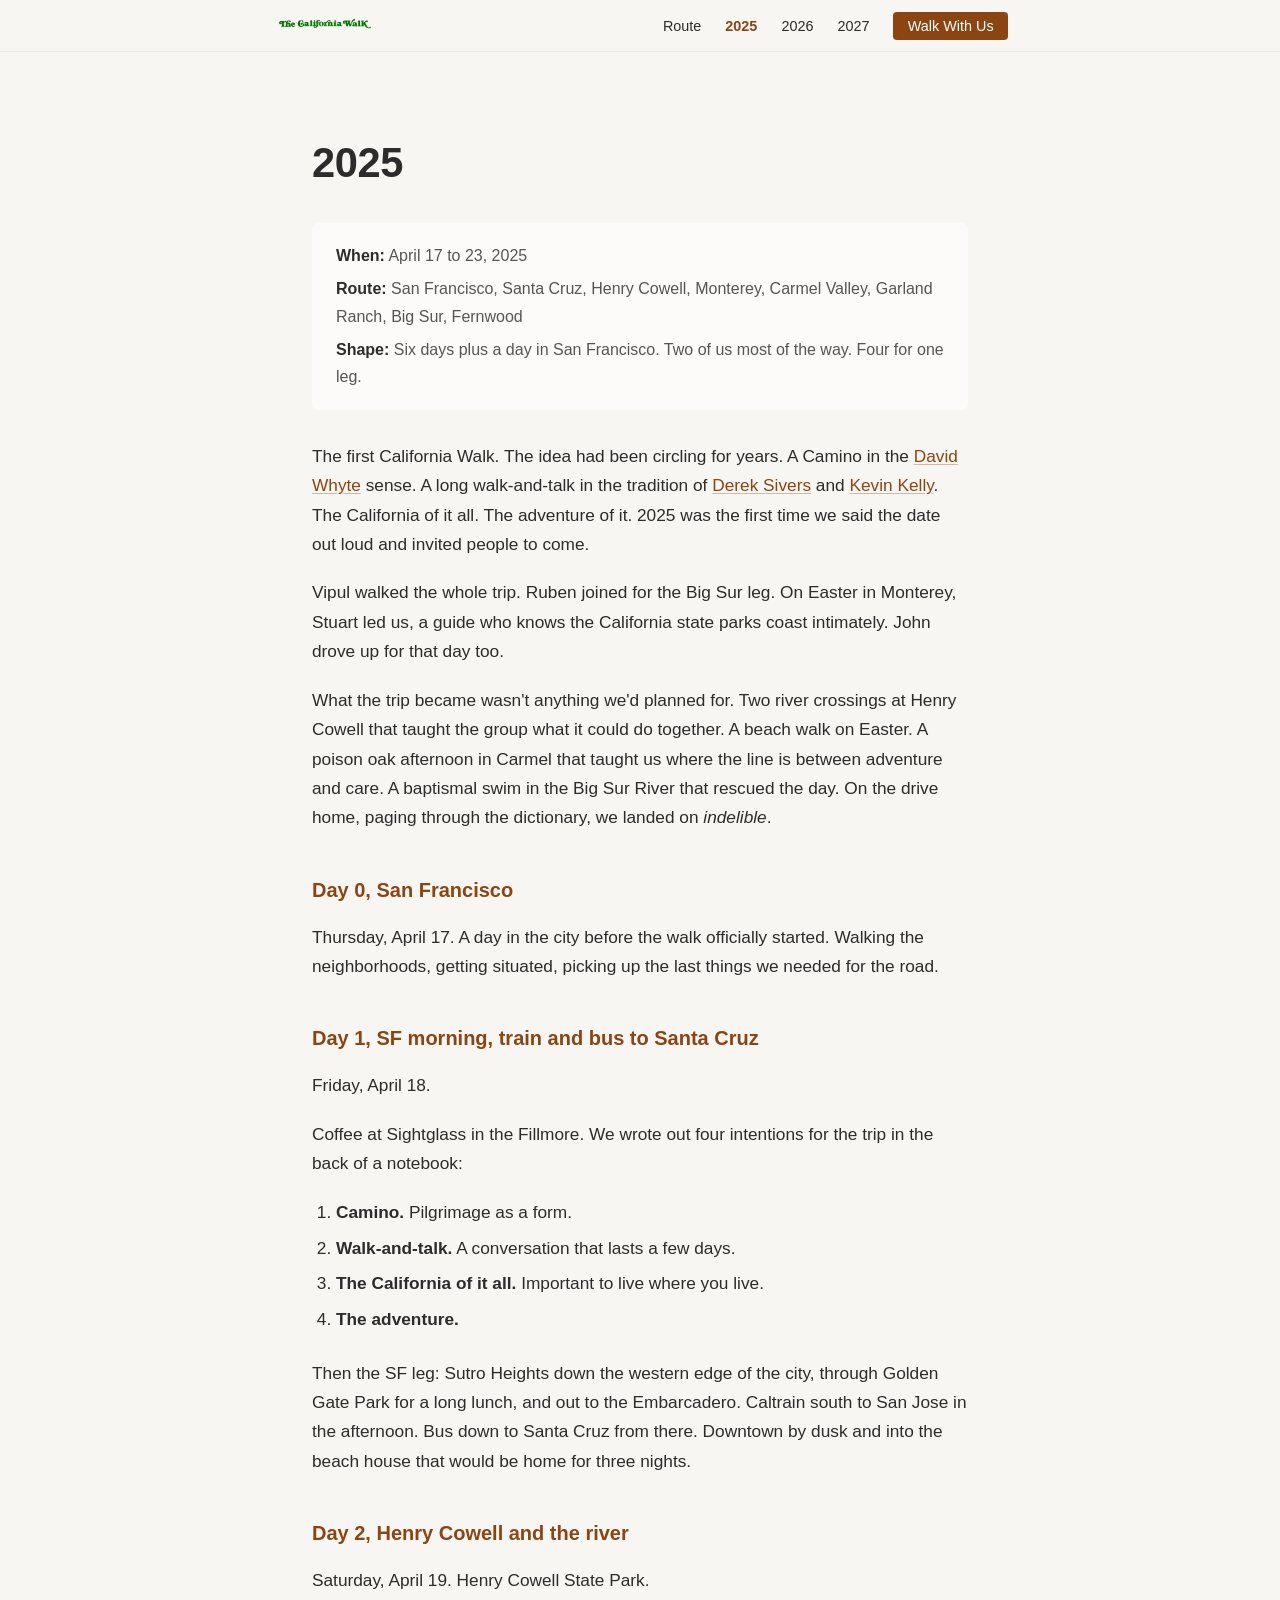
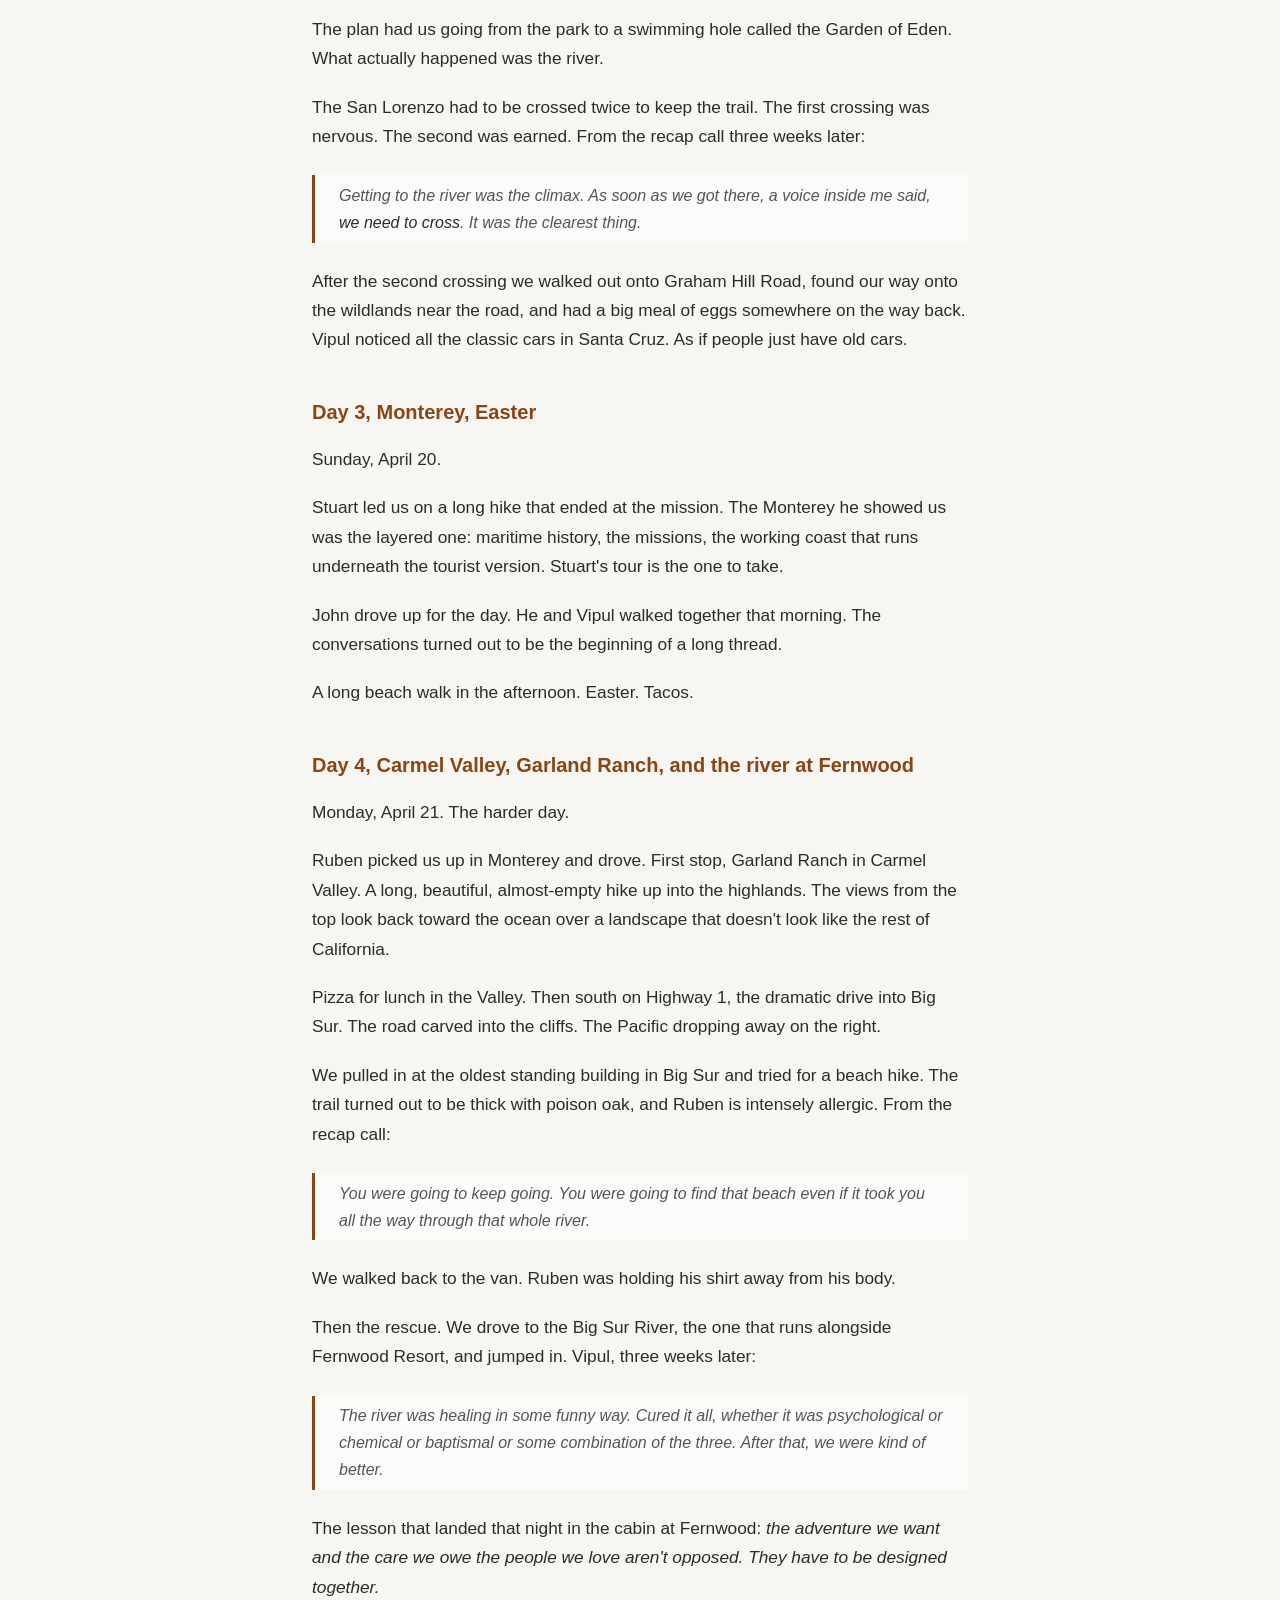
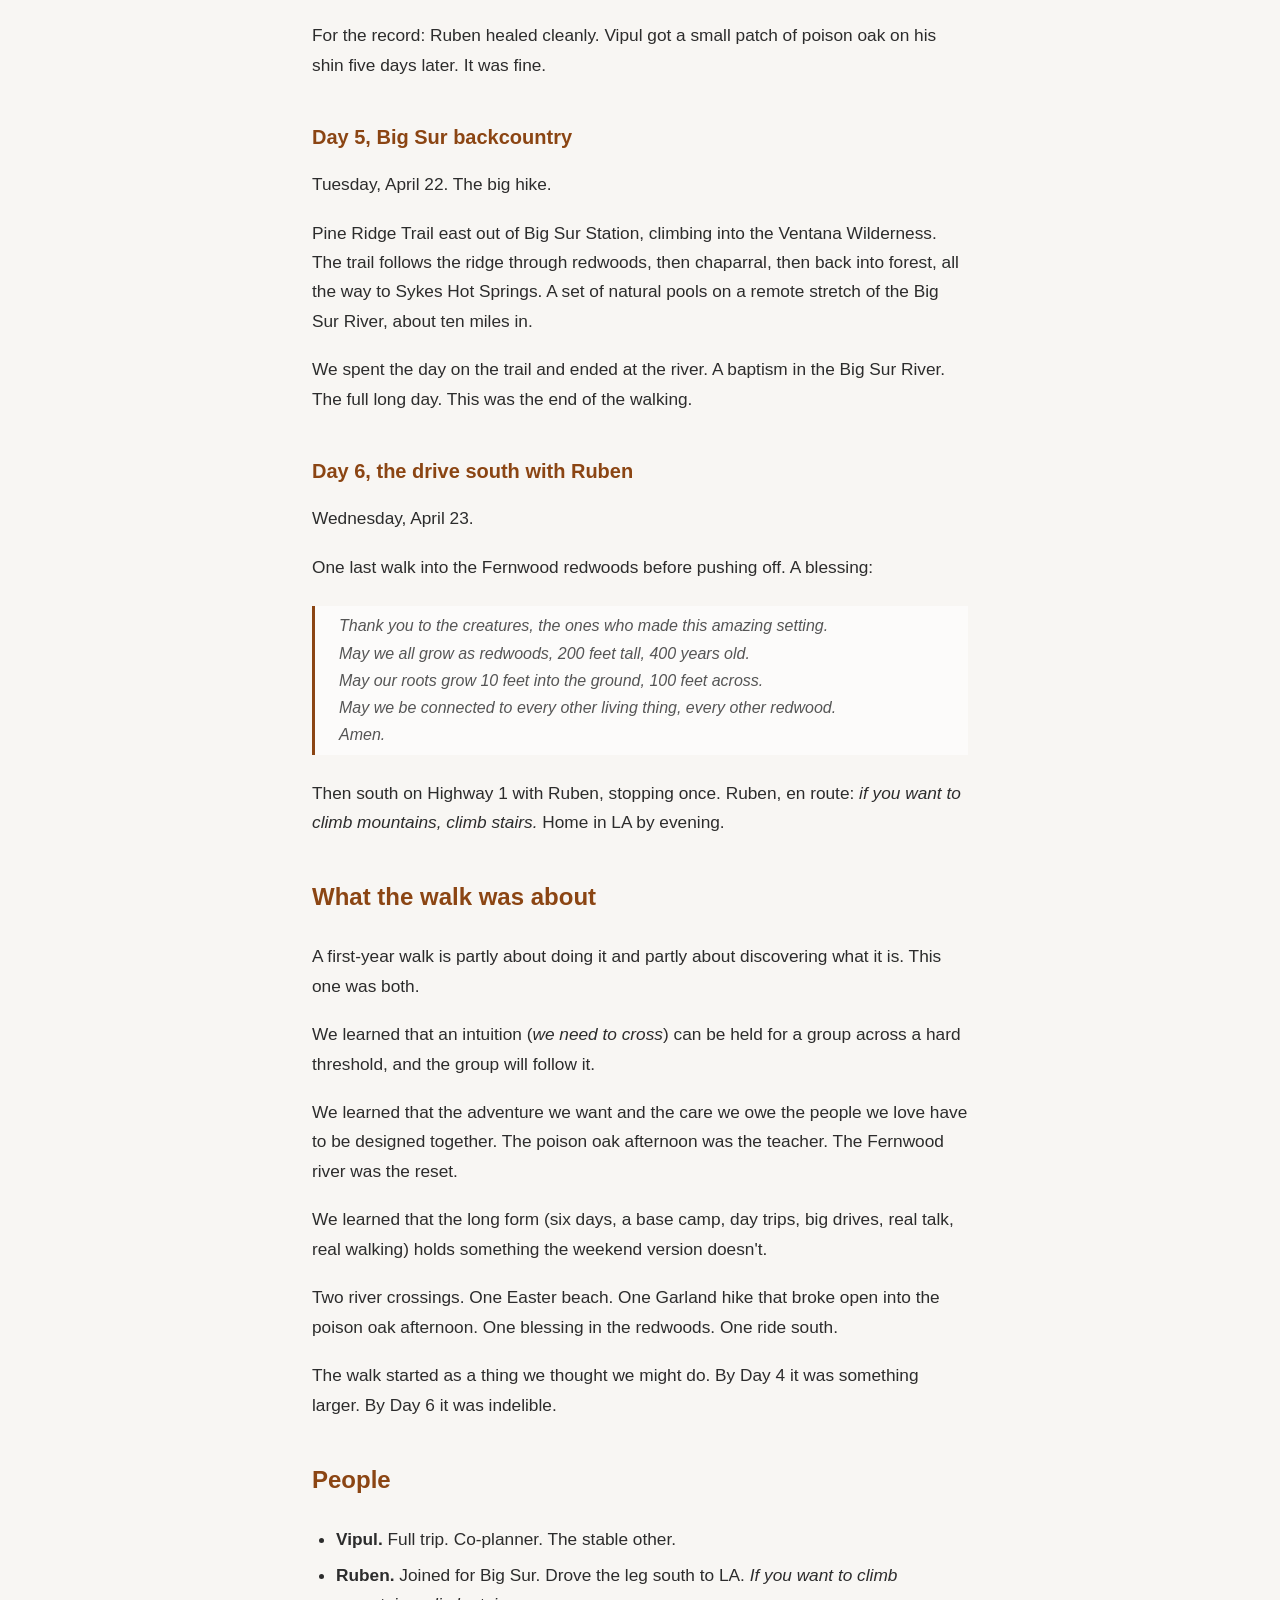
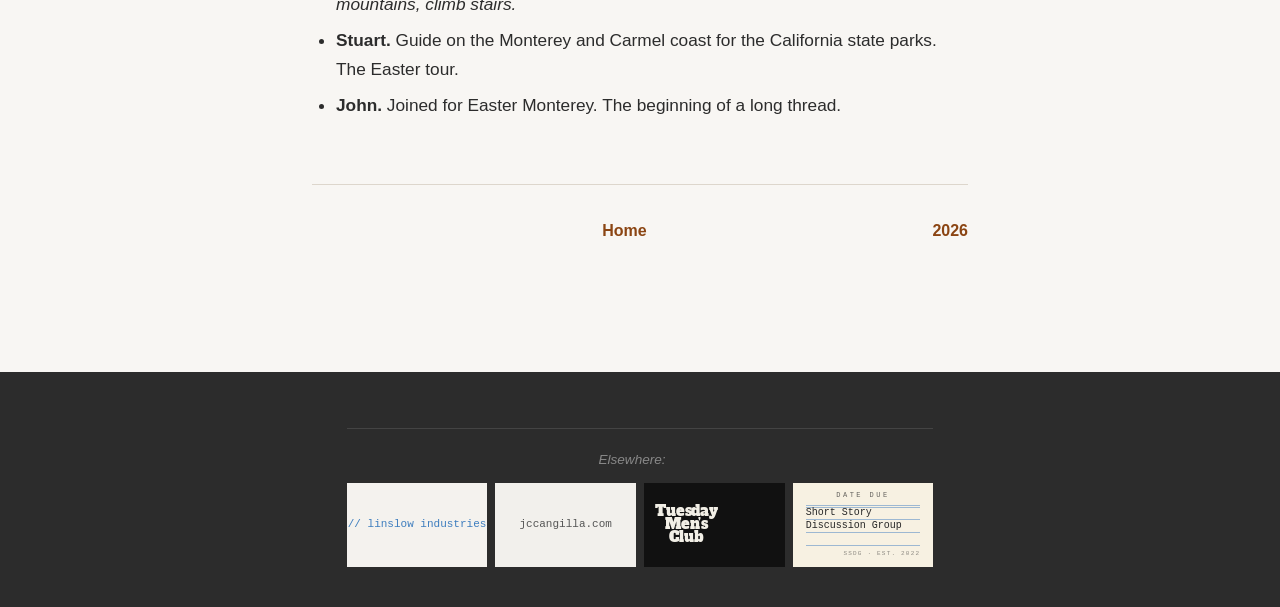
==== 2025/index.html @ c05214c5 "feat(footer): drop duplicate nav links -- Elsewhere tiles + note only (Option A)" ====
<!DOCTYPE html>
<html lang="en">
<head>
    <meta charset="UTF-8">
    <meta name="viewport" content="width=device-width, initial-scale=1.0">
    <title>2025 &middot; The California Walk</title>
    <meta name="description" content="The first California Walk. April 17 to 23, 2025. San Francisco to Big Sur. Six days, small group.">
    <meta property="og:title" content="2025 -- The California Walk">
    <meta property="og:description" content="The first California Walk. April 17 to 23, 2025. San Francisco to Big Sur.">
    <meta property="og:type" content="article">
    <meta property="og:url" content="https://thecaliforniawalk.com/2025/">
    <meta property="og:image" content="https://thecaliforniawalk.com/hero-image.jpg">
    <link rel="canonical" href="https://thecaliforniawalk.com/2025/">
    <link rel="stylesheet" href="/style.css">
    <script async src="https://www.googletagmanager.com/gtag/js?id=G-KZSX5BPCNR"></script>
    <script>
      window.dataLayer = window.dataLayer || [];
      function gtag(){dataLayer.push(arguments);}
      gtag('js', new Date());
      gtag('config', 'G-KZSX5BPCNR');
    </script>
</head>
<body>
    <nav>
        <div class="nav-container">
            <div class="logo">
                <a href="/"><img src="/california-walk-logo.png" alt="The California Walk"></a>
            </div>
            <ul class="nav-links" id="navLinks">
                <li><a href="/route/">Route</a></li>
                <li><a href="/2025/" class="active">2025</a></li>
                <li><a href="/2026/">2026</a></li>
                <li><a href="/2027/">2027</a></li>
                <li><a href="/2027/" class="cta">Walk With Us</a></li>
            </ul>
            <div class="mobile-menu" onclick="toggleMenu()">
                <span></span><span></span><span></span>
            </div>
        </div>
    </nav>

    <main class="prose">
        <h1 class="page-title">2025</h1>

        <div class="meta-block">
            <p class="fact-line"><strong>When:</strong> April 17 to 23, 2025</p>
            <p class="fact-line"><strong>Route:</strong> San Francisco, Santa Cruz, Henry Cowell, Monterey, Carmel Valley, Garland Ranch, Big Sur, Fernwood</p>
            <p class="fact-line"><strong>Shape:</strong> Six days plus a day in San Francisco. Two of us most of the way. Four for one leg.</p>
        </div>

        <p>The first California Walk. The idea had been circling for years. A Camino in the <a href="https://davidwhyte.com/" target="_blank" rel="noopener">David Whyte</a> sense. A long walk-and-talk in the tradition of <a href="https://sive.rs/" target="_blank" rel="noopener">Derek Sivers</a> and <a href="https://kk.org/" target="_blank" rel="noopener">Kevin Kelly</a>. The California of it all. The adventure of it. 2025 was the first time we said the date out loud and invited people to come.</p>

        <p>Vipul walked the whole trip. Ruben joined for the Big Sur leg. On Easter in Monterey, Stuart led us, a guide who knows the California state parks coast intimately. John drove up for that day too.</p>

        <p>What the trip became wasn't anything we'd planned for. Two river crossings at Henry Cowell that taught the group what it could do together. A beach walk on Easter. A poison oak afternoon in Carmel that taught us where the line is between adventure and care. A baptismal swim in the Big Sur River that rescued the day. On the drive home, paging through the dictionary, we landed on <em>indelible</em>.</p>


        <h3 class="day-title">Day 0, San Francisco</h3>
        <p>Thursday, April 17. A day in the city before the walk officially started. Walking the neighborhoods, getting situated, picking up the last things we needed for the road.</p>

        <h3 class="day-title">Day 1, SF morning, train and bus to Santa Cruz</h3>
        <p>Friday, April 18.</p>
        <p>Coffee at Sightglass in the Fillmore. We wrote out four intentions for the trip in the back of a notebook:</p>
        <ol>
            <li><strong>Camino.</strong> Pilgrimage as a form.</li>
            <li><strong>Walk-and-talk.</strong> A conversation that lasts a few days.</li>
            <li><strong>The California of it all.</strong> Important to live where you live.</li>
            <li><strong>The adventure.</strong></li>
        </ol>
        <p>Then the SF leg: Sutro Heights down the western edge of the city, through Golden Gate Park for a long lunch, and out to the Embarcadero. Caltrain south to San Jose in the afternoon. Bus down to Santa Cruz from there. Downtown by dusk and into the beach house that would be home for three nights.</p>

        <h3 class="day-title">Day 2, Henry Cowell and the river</h3>
        <p>Saturday, April 19. Henry Cowell State Park.</p>
        <p>The plan had us going from the park to a swimming hole called the Garden of Eden. What actually happened was the river.</p>
        <p>The San Lorenzo had to be crossed twice to keep the trail. The first crossing was nervous. The second was earned. From the recap call three weeks later:</p>
        <blockquote>
            Getting to the river was the climax. As soon as we got there, a voice inside me said, <em>we need to cross</em>. It was the clearest thing.
        </blockquote>
        <p>After the second crossing we walked out onto Graham Hill Road, found our way onto the wildlands near the road, and had a big meal of eggs somewhere on the way back. Vipul noticed all the classic cars in Santa Cruz. As if people just have old cars.</p>

        <h3 class="day-title">Day 3, Monterey, Easter</h3>
        <p>Sunday, April 20.</p>
        <p>Stuart led us on a long hike that ended at the mission. The Monterey he showed us was the layered one: maritime history, the missions, the working coast that runs underneath the tourist version. Stuart's tour is the one to take.</p>
        <p>John drove up for the day. He and Vipul walked together that morning. The conversations turned out to be the beginning of a long thread.</p>
        <p>A long beach walk in the afternoon. Easter. Tacos.</p>

        <h3 class="day-title">Day 4, Carmel Valley, Garland Ranch, and the river at Fernwood</h3>
        <p>Monday, April 21. The harder day.</p>
        <p>Ruben picked us up in Monterey and drove. First stop, Garland Ranch in Carmel Valley. A long, beautiful, almost-empty hike up into the highlands. The views from the top look back toward the ocean over a landscape that doesn't look like the rest of California.</p>
        <p>Pizza for lunch in the Valley. Then south on Highway 1, the dramatic drive into Big Sur. The road carved into the cliffs. The Pacific dropping away on the right.</p>
        <p>We pulled in at the oldest standing building in Big Sur and tried for a beach hike. The trail turned out to be thick with poison oak, and Ruben is intensely allergic. From the recap call:</p>
        <blockquote>
            You were going to keep going. You were going to find that beach even if it took you all the way through that whole river.
        </blockquote>
        <p>We walked back to the van. Ruben was holding his shirt away from his body.</p>
        <p>Then the rescue. We drove to the Big Sur River, the one that runs alongside Fernwood Resort, and jumped in. Vipul, three weeks later:</p>
        <blockquote>
            The river was healing in some funny way. Cured it all, whether it was psychological or chemical or baptismal or some combination of the three. After that, we were kind of better.
        </blockquote>
        <p>The lesson that landed that night in the cabin at Fernwood: <em>the adventure we want and the care we owe the people we love aren't opposed. They have to be designed together.</em></p>
        <p>For the record: Ruben healed cleanly. Vipul got a small patch of poison oak on his shin five days later. It was fine.</p>

        <h3 class="day-title">Day 5, Big Sur backcountry</h3>
        <p>Tuesday, April 22. The big hike.</p>
        <p>Pine Ridge Trail east out of Big Sur Station, climbing into the Ventana Wilderness. The trail follows the ridge through redwoods, then chaparral, then back into forest, all the way to Sykes Hot Springs. A set of natural pools on a remote stretch of the Big Sur River, about ten miles in.</p>
        <p>We spent the day on the trail and ended at the river. A baptism in the Big Sur River. The full long day. This was the end of the walking.</p>

        <h3 class="day-title">Day 6, the drive south with Ruben</h3>
        <p>Wednesday, April 23.</p>
        <p>One last walk into the Fernwood redwoods before pushing off. A blessing:</p>
        <blockquote>
            Thank you to the creatures, the ones who made this amazing setting.<br>
            May we all grow as redwoods, 200 feet tall, 400 years old.<br>
            May our roots grow 10 feet into the ground, 100 feet across.<br>
            May we be connected to every other living thing, every other redwood.<br>
            Amen.
        </blockquote>
        <p>Then south on Highway 1 with Ruben, stopping once. Ruben, en route: <em>if you want to climb mountains, climb stairs.</em> Home in LA by evening.</p>


        <h2 class="section-title">What the walk was about</h2>
        <p>A first-year walk is partly about doing it and partly about discovering what it is. This one was both.</p>
        <p>We learned that an intuition (<em>we need to cross</em>) can be held for a group across a hard threshold, and the group will follow it.</p>
        <p>We learned that the adventure we want and the care we owe the people we love have to be designed together. The poison oak afternoon was the teacher. The Fernwood river was the reset.</p>
        <p>We learned that the long form (six days, a base camp, day trips, big drives, real talk, real walking) holds something the weekend version doesn't.</p>
        <p>Two river crossings. One Easter beach. One Garland hike that broke open into the poison oak afternoon. One blessing in the redwoods. One ride south.</p>
        <p>The walk started as a thing we thought we might do. By Day 4 it was something larger. By Day 6 it was indelible.</p>


        <h2 class="section-title">People</h2>
        <ul>
            <li><strong>Vipul.</strong> Full trip. Co-planner. The stable other.</li>
            <li><strong>Ruben.</strong> Joined for Big Sur. Drove the leg south to LA. <em>If you want to climb mountains, climb stairs.</em></li>
            <li><strong>Stuart.</strong> Guide on the Monterey and Carmel coast for the California state parks. The Easter tour.</li>
            <li><strong>John.</strong> Joined for Easter Monterey. The beginning of a long thread.</li>
        </ul>

        <div class="page-nav">
            <span>&nbsp;</span>
            <span class="spacer"><a href="/">Home</a></span>
            <a href="/2026/">2026</a>
        </div>
    </main>

    <footer>
        <div class="footer-network">
            <span>Elsewhere:</span>
            <div class="elsewhere-tiles">
              <a class="tile tile-linslow" href="https://linslow.com">// linslow industries</a>
              <a class="tile tile-plain" href="https://jccangilla.com">jccangilla.com</a>
              <a class="tile tile-tmc" href="https://tuesdaymensclub.com" aria-label="Tuesday Men's Club"><span>Tuesday<br>Men&rsquo;s<br>Club</span></a>
              <a class="tile tile-ssdg" href="https://ssdg.me" aria-label="Short Story Discussion Group">
      <span class="ssdg-head">DATE DUE</span>
      <span class="ssdg-dbl"></span>
      <span class="ssdg-line">Short Story</span>
      <span class="ssdg-line">Discussion Group</span>
      <span class="ssdg-line"></span>
      <span class="ssdg-id">SSDG &middot; EST. 2022</span>
    </a>
            </div>
        </div>
    </footer>

    <script>
        function toggleMenu() {
            document.getElementById('navLinks').classList.toggle('active');
        }
        document.querySelectorAll('.nav-links a').forEach(link => {
            link.addEventListener('click', () => {
                document.getElementById('navLinks').classList.remove('active');
            });
        });
    </script>
</body>
</html>
---- style.css ----
@import url('https://fonts.googleapis.com/css2?family=Alfa+Slab+One&display=swap');
/* The California Walk -- shared styles */
* { margin: 0; padding: 0; box-sizing: border-box; }

body {
    font-family: -apple-system, BlinkMacSystemFont, 'San Francisco', 'Helvetica Neue', Arial, sans-serif;
    line-height: 1.7;
    color: #2c2c2c;
    background: #f8f6f3;
}
html { scroll-behavior: smooth; }

/* ===========================================
   NAV
=========================================== */
nav {
    position: fixed;
    top: 0;
    width: 100%;
    background: rgba(248, 246, 243, 0.95);
    backdrop-filter: blur(10px);
    z-index: 1000;
    padding: 0.75rem 0;
    border-bottom: 1px solid rgba(0, 0, 0, 0.05);
}
.nav-container {
    max-width: 800px;
    margin: 0 auto;
    display: flex;
    justify-content: space-between;
    align-items: center;
    padding: 0 2rem;
}
.logo { height: 24px; }
.logo img { height: 100%; width: auto; }
.logo a { display: block; height: 100%; }
.nav-links { display: flex; list-style: none; gap: 1.5rem; }
.nav-links a {
    text-decoration: none;
    color: #2c2c2c;
    font-size: 0.9rem;
    font-weight: 500;
}
.nav-links a:hover { color: #8B4513; }
.nav-links a.active { color: #8B4513; font-weight: 600; }
.nav-links a.cta {
    background: #8B4513;
    color: white;
    padding: 0.35rem 0.9rem;
    border-radius: 4px;
    transition: background 0.15s;
}
.nav-links a.cta:hover {
    background: #6f3610;
    color: white;
}
.nav-links a.cta.active {
    background: #6f3610;
    color: white;
    font-weight: 600;
}

.mobile-menu {
    display: none;
    flex-direction: column;
    cursor: pointer;
}
.mobile-menu span {
    width: 22px;
    height: 2px;
    background: #2c2c2c;
    margin: 3px 0;
}

/* ===========================================
   MAIN
=========================================== */
main {
    max-width: 720px;
    margin: 0 auto;
    padding: 8rem 2rem 4rem;
}

h1.page-title {
    font-size: 2.6rem;
    color: #2c2c2c;
    font-weight: 700;
    margin-bottom: 1.5rem;
    letter-spacing: -0.01em;
}

h2.section-title {
    font-size: 1.5rem;
    color: #8B4513;
    font-weight: 700;
    margin-bottom: 1.5rem;
    margin-top: 2.5rem;
}

h3.day-title {
    font-size: 1.25rem;
    color: #8B4513;
    font-weight: 700;
    margin-top: 2.5rem;
    margin-bottom: 1rem;
}

hr.rule {
    border: none;
    border-top: 1px solid #ddd6cc;
    margin: 3rem 0;
}

/* ===========================================
   PROSE
=========================================== */
.prose p {
    font-size: 1.08rem;
    margin-bottom: 1.2rem;
}

.prose p.aside {
    font-size: 1rem;
    color: #666;
    font-style: italic;
}

.prose blockquote {
    border-left: 3px solid #8B4513;
    padding: 0.4rem 1.5rem;
    margin: 1.5rem 0;
    color: #555;
    font-style: italic;
    background: rgba(255, 255, 255, 0.6);
}

.prose blockquote em {
    color: #2c2c2c;
}

.prose a {
    color: #8B4513;
    text-decoration: underline;
    text-decoration-color: rgba(139, 69, 19, 0.35);
    text-underline-offset: 2px;
}
.prose a:hover {
    text-decoration-color: #8B4513;
}

.prose ol, .prose ul {
    margin: 1rem 0 1.5rem 1.5rem;
}
.prose li {
    font-size: 1.08rem;
    margin-bottom: 0.4rem;
}

.prose strong { font-weight: 700; }

.fact-line {
    color: #555;
    font-size: 0.98rem;
    margin-bottom: 0.5rem;
}
.fact-line strong { color: #2c2c2c; }

.meta-block {
    background: rgba(255, 255, 255, 0.6);
    padding: 1.2rem 1.5rem;
    border-radius: 6px;
    margin-bottom: 2rem;
}
.meta-block p { font-size: 1rem; margin-bottom: 0.4rem; }
.meta-block p:last-child { margin-bottom: 0; }

/* ===========================================
   HOMEPAGE
=========================================== */
.intro p {
    font-size: 1.15rem;
    margin-bottom: 1.2rem;
}
.intro p.aside {
    font-size: 1rem;
    color: #666;
    font-style: italic;
}

.walk-list {
    list-style: none;
    padding: 0;
}
.walk-list li {
    padding: 1.1rem 0;
    border-bottom: 1px solid #ece6dc;
    font-size: 1.05rem;
}
.walk-list li:last-child { border-bottom: none; }
.walk-list a {
    color: #8B4513;
    text-decoration: none;
    font-weight: 600;
}
.walk-list a:hover { text-decoration: underline; }
.walk-list .year-meta { color: #555; font-weight: 400; }

.what p {
    font-size: 1.1rem;
    margin-bottom: 1rem;
}

.contact-block {
    background: white;
    padding: 1.5rem 2rem;
    border-radius: 8px;
    text-align: center;
    box-shadow: 0 2px 10px rgba(0, 0, 0, 0.04);
}
.contact-block a {
    color: #8B4513;
    text-decoration: none;
    font-weight: 600;
    font-size: 1.1rem;
}
.contact-block a:hover { text-decoration: underline; }

/* ===========================================
   PAGE NAV (prev/next at bottom of year pages)
=========================================== */
.page-nav {
    display: flex;
    justify-content: space-between;
    margin-top: 4rem;
    padding-top: 2rem;
    border-top: 1px solid #ddd6cc;
    font-size: 1rem;
}
.page-nav a {
    color: #8B4513;
    text-decoration: none;
    font-weight: 600;
}
.page-nav a:hover { text-decoration: underline; }
.page-nav .spacer { flex: 1; text-align: center; color: #999; }

/* ===========================================
   HERO (homepage)
=========================================== */
.hero {
    position: relative;
    height: 92vh;
    min-height: 560px;
    display: flex;
    align-items: center;
    justify-content: center;
    overflow: hidden;
    background: #2c2c2c url('/hero-image.jpg') center/cover no-repeat;
    margin-top: -1px;
}
.hero-overlay {
    position: absolute;
    inset: 0;
    background: rgba(0, 0, 0, 0.38);
    z-index: 1;
}
.hero-content {
    position: relative;
    z-index: 2;
    text-align: center;
    color: white;
    padding: 0 2rem;
    max-width: 1100px;
    width: 100%;
}
.hero-title {
    margin-bottom: 1.5rem;
}
.hero-title img {
    max-width: 100%;
    height: auto;
    max-height: 280px;
    filter: drop-shadow(0 4px 18px rgba(0, 0, 0, 0.5));
}
.hero-dates {
    font-size: 1.35rem;
    font-weight: 500;
    letter-spacing: 0.05em;
    text-shadow: 1px 1px 4px rgba(0, 0, 0, 0.65);
    margin-bottom: 0.5rem;
}
.hero-tagline {
    font-size: 1.1rem;
    font-weight: 300;
    text-shadow: 1px 1px 3px rgba(0, 0, 0, 0.55);
    opacity: 0.92;
}

/* When a page leads with the hero, main shouldn't be pushed down by fixed nav */
main.has-hero {
    padding-top: 4rem;
}

/* ===========================================
   ROUTE GRID (homepage + /route/)
=========================================== */
.landscape-grid {
    display: flex;
    flex-direction: column;
    gap: 3.5rem;
    margin-top: 2rem;
}
.landscape-item {
    text-align: center;
    max-width: 560px;
    margin: 0 auto;
}
.landscape-video {
    width: 200px;
    height: 300px;
    margin: 0 auto 1.5rem;
    border-radius: 12px;
    overflow: hidden;
    box-shadow: 0 4px 16px rgba(0, 0, 0, 0.14);
    background: #2c2c2c;
}
.landscape-item video,
.landscape-item img {
    width: 100%;
    height: 100%;
    object-fit: cover;
    display: block;
}
.landscape-item h3 {
    color: #8B4513;
    margin-bottom: 0.6rem;
    font-size: 1.4rem;
    font-weight: 700;
}
.landscape-item p {
    font-size: 1.05rem;
    line-height: 1.65;
    color: #444;
}

/* ===========================================
   FORM (2027)
=========================================== */
.invite-form {
    background: white;
    padding: 2rem;
    border-radius: 8px;
    box-shadow: 0 2px 10px rgba(0, 0, 0, 0.04);
    margin-top: 1.5rem;
}
.invite-form label {
    display: block;
    font-size: 0.95rem;
    font-weight: 600;
    color: #2c2c2c;
    margin-bottom: 0.4rem;
    margin-top: 1rem;
}
.invite-form label:first-child { margin-top: 0; }
.invite-form input[type="text"],
.invite-form input[type="email"],
.invite-form input[type="tel"],
.invite-form textarea {
    width: 100%;
    padding: 0.7rem 0.9rem;
    border: 1px solid #ddd6cc;
    border-radius: 4px;
    font-size: 1rem;
    font-family: inherit;
    background: #fcfaf7;
    color: #2c2c2c;
}
.invite-form textarea {
    min-height: 100px;
    resize: vertical;
}
.invite-form input:focus,
.invite-form textarea:focus {
    outline: none;
    border-color: #8B4513;
    background: white;
}
.invite-form input[type="submit"] {
    margin-top: 1.5rem;
    background: #8B4513;
    color: white;
    border: none;
    padding: 0.8rem 2rem;
    font-size: 1rem;
    font-weight: 600;
    border-radius: 4px;
    cursor: pointer;
    transition: background 0.15s;
}
.invite-form input[type="submit"]:hover {
    background: #6f3610;
}
.invite-form input[type="submit"]:disabled {
    background: #aaa;
    cursor: wait;
}
.form-success {
    background: rgba(255, 255, 255, 0.8);
    padding: 1.5rem 2rem;
    border-radius: 8px;
    border-left: 3px solid #6a9050;
    color: #2c2c2c;
    font-size: 1.05rem;
    line-height: 1.6;
    display: none;
}
.form-note {
    margin-top: 1rem;
    font-size: 0.9rem;
    color: #666;
    font-style: italic;
}

/* ===========================================
   FOOTER
=========================================== */
footer {
    background: #2c2c2c;
    color: white;
    text-align: center;
    padding: 2.5rem 2rem;
    margin-top: 4rem;
}
footer a {
    color: #c9a87c;
    text-decoration: none;
    margin: 0 1rem;
    font-size: 0.95rem;
}
footer a:hover { text-decoration: underline; }
.footer-network {
    margin-top: 1rem;
    padding-top: 1rem;
    border-top: 1px solid #444;
    display: inline-block;
}
.footer-network span {
    color: #888;
    font-size: 0.85rem;
    margin-right: 1rem;
    font-style: italic;
}
.footer-network a {
    color: #c9a87c;
    margin: 0 0.6rem;
    font-size: 0.9rem;
}
.footer-note {
    margin-top: 1rem;
    font-size: 0.85rem;
    color: #888;
    font-style: italic;
}

/* ===========================================
   MOBILE
=========================================== */
@media (max-width: 768px) {
    .nav-links {
        display: none;
        position: absolute;
        top: 100%;
        left: 0;
        width: 100%;
        background: #f8f6f3;
        flex-direction: column;
        padding: 1rem 2rem;
        box-shadow: 0 4px 6px rgba(0, 0, 0, 0.1);
    }
    .nav-links.active { display: flex; }
    .mobile-menu { display: flex; }
    main { padding: 6.5rem 1.5rem 3rem; }
    main.has-hero { padding-top: 3rem; }
    h1.page-title { font-size: 2rem; }
    h2.section-title { font-size: 1.3rem; }
    h3.day-title { font-size: 1.15rem; }
    .prose p { font-size: 1rem; }
    .prose li { font-size: 1rem; }
    footer a { display: block; margin: 0.5rem 0; }
    .hero { height: 78vh; min-height: 460px; }
    .hero-title img { max-height: 180px; }
    .hero-dates { font-size: 1.1rem; }
    .hero-tagline { font-size: 1rem; }
    .landscape-video { width: 170px; height: 255px; }
    .landscape-grid { gap: 2.8rem; }
    .nav-links a.cta {
        background: transparent;
        color: #8B4513;
        padding: 0;
        border-radius: 0;
        font-weight: 600;
    }
}

/* Elsewhere tiles (Aug 2026): shared treatment across the site network -- each tile
   borrows the identity of the site it links to. SSDG = library date-due card; canon
   in the vault, SSDG/logo-identity.md. */
.elsewhere-tiles { display: grid; grid-template-columns: repeat(3, 1fr); gap: 8px; margin-top: 10px; max-width: 520px; }
@media (max-width: 600px) { .elsewhere-tiles { grid-template-columns: repeat(2, 1fr); } }
.elsewhere-tiles .tile { display: flex; min-height: 72px; align-items: center; justify-content: center; text-decoration: none; border: 1px solid transparent; }
.elsewhere-tiles .tile:hover { border-color: #444; }
.tile-plain { background: #f2f0ec; font-family: ui-monospace, Menlo, monospace; font-size: 11px; color: #555; }
.tile-tmc { background: #111; padding: 8px 10px; justify-content: flex-start; }
.tile-tmc span { color: #f2efe6; font-weight: 900; font-size: 19px; line-height: 0.9; letter-spacing: -0.01em; font-family: "Arial Black", Arial, sans-serif; }
.tile-cawalk { background: #f8f6f3; padding: 10px 14px; }
.tile-cawalk img { width: 100%; height: auto; }
.tile-ssdg { background: #f7f1e2; border: 1px solid rgba(38,38,38,0.2); flex-direction: column; align-items: stretch; justify-content: flex-start; padding: 6px 12px; font-family: ui-monospace, Menlo, monospace; color: #262626; }
.tile-ssdg:hover { border-color: #444; }
.ssdg-head { text-align: center; font-size: 7px; letter-spacing: 0.35em; color: rgba(38,38,38,0.7); }
.ssdg-dbl { height: 3px; border-top: 1px solid #9db8d2; border-bottom: 1px solid #9db8d2; margin-top: 3px; }
.ssdg-line { flex: 1; display: flex; align-items: flex-end; border-bottom: 1px solid #9db8d2; font-size: 10px; line-height: 1; padding-bottom: 1px; }
.ssdg-id { padding-top: 3px; text-align: right; font-size: 6px; letter-spacing: 0.2em; color: rgba(38,38,38,0.5); }

/* Elsewhere tile refinements (Aug 2026): real faces + leak-proofing */
.tile-tmc span { font-family: 'Alfa Slab One', 'Arial Black', Arial, sans-serif; font-weight: 400; }
.tile-linslow { background: #f4f2ee; font-family: ui-monospace, Menlo, monospace; font-size: 11px; color: #3D7DBE; }
.elsewhere-tiles { grid-template-columns: repeat(4, 1fr); max-width: 660px; }
@media (max-width: 700px) { .elsewhere-tiles { grid-template-columns: repeat(2, 1fr); } }

/* CA Walk: neutralize footer link/span styling inside the tiles */
.footer-network .elsewhere-tiles a { margin: 0; font-style: normal; text-decoration: none; }
.footer-network .elsewhere-tiles span { font-style: normal; margin-right: 0; font-size: inherit; color: inherit; }
.footer-network .elsewhere-tiles a.tile-plain, .footer-network .elsewhere-tiles a.tile-linslow { font-size: 11px; }
.footer-network .elsewhere-tiles a.tile-linslow { color: #3D7DBE; }
.footer-network .elsewhere-tiles a.tile-plain { color: #555; }
.footer-network .elsewhere-tiles a.tile-ssdg { color: #262626; height: 84px; text-align: left; }
.footer-network .elsewhere-tiles .ssdg-head { text-align: center; font-size: 7px; color: rgba(38,38,38,0.7); }
.footer-network .elsewhere-tiles .ssdg-line { font-size: 10px; }
.footer-network .elsewhere-tiles .ssdg-id { font-size: 6px; color: rgba(38,38,38,0.5); }

/* Specificity fix: .elsewhere-tiles .tile was beating .tile-ssdg, collapsing the
   card to centered text-width lines. Assert card layout at higher specificity. */
.elsewhere-tiles a.tile { text-decoration: none; }
.elsewhere-tiles .tile-ssdg { flex-direction: column; align-items: stretch; justify-content: flex-start; text-align: left; }
.elsewhere-tiles .tile-ssdg .ssdg-line { display: flex; width: 100%; }
.elsewhere-tiles .tile-tmc { justify-content: flex-start; }

/* TMC span must not inherit the footer's gold link color (beats the color:inherit leak-guard) */
.footer-network .elsewhere-tiles .tile-tmc span { color: #f2efe6; }
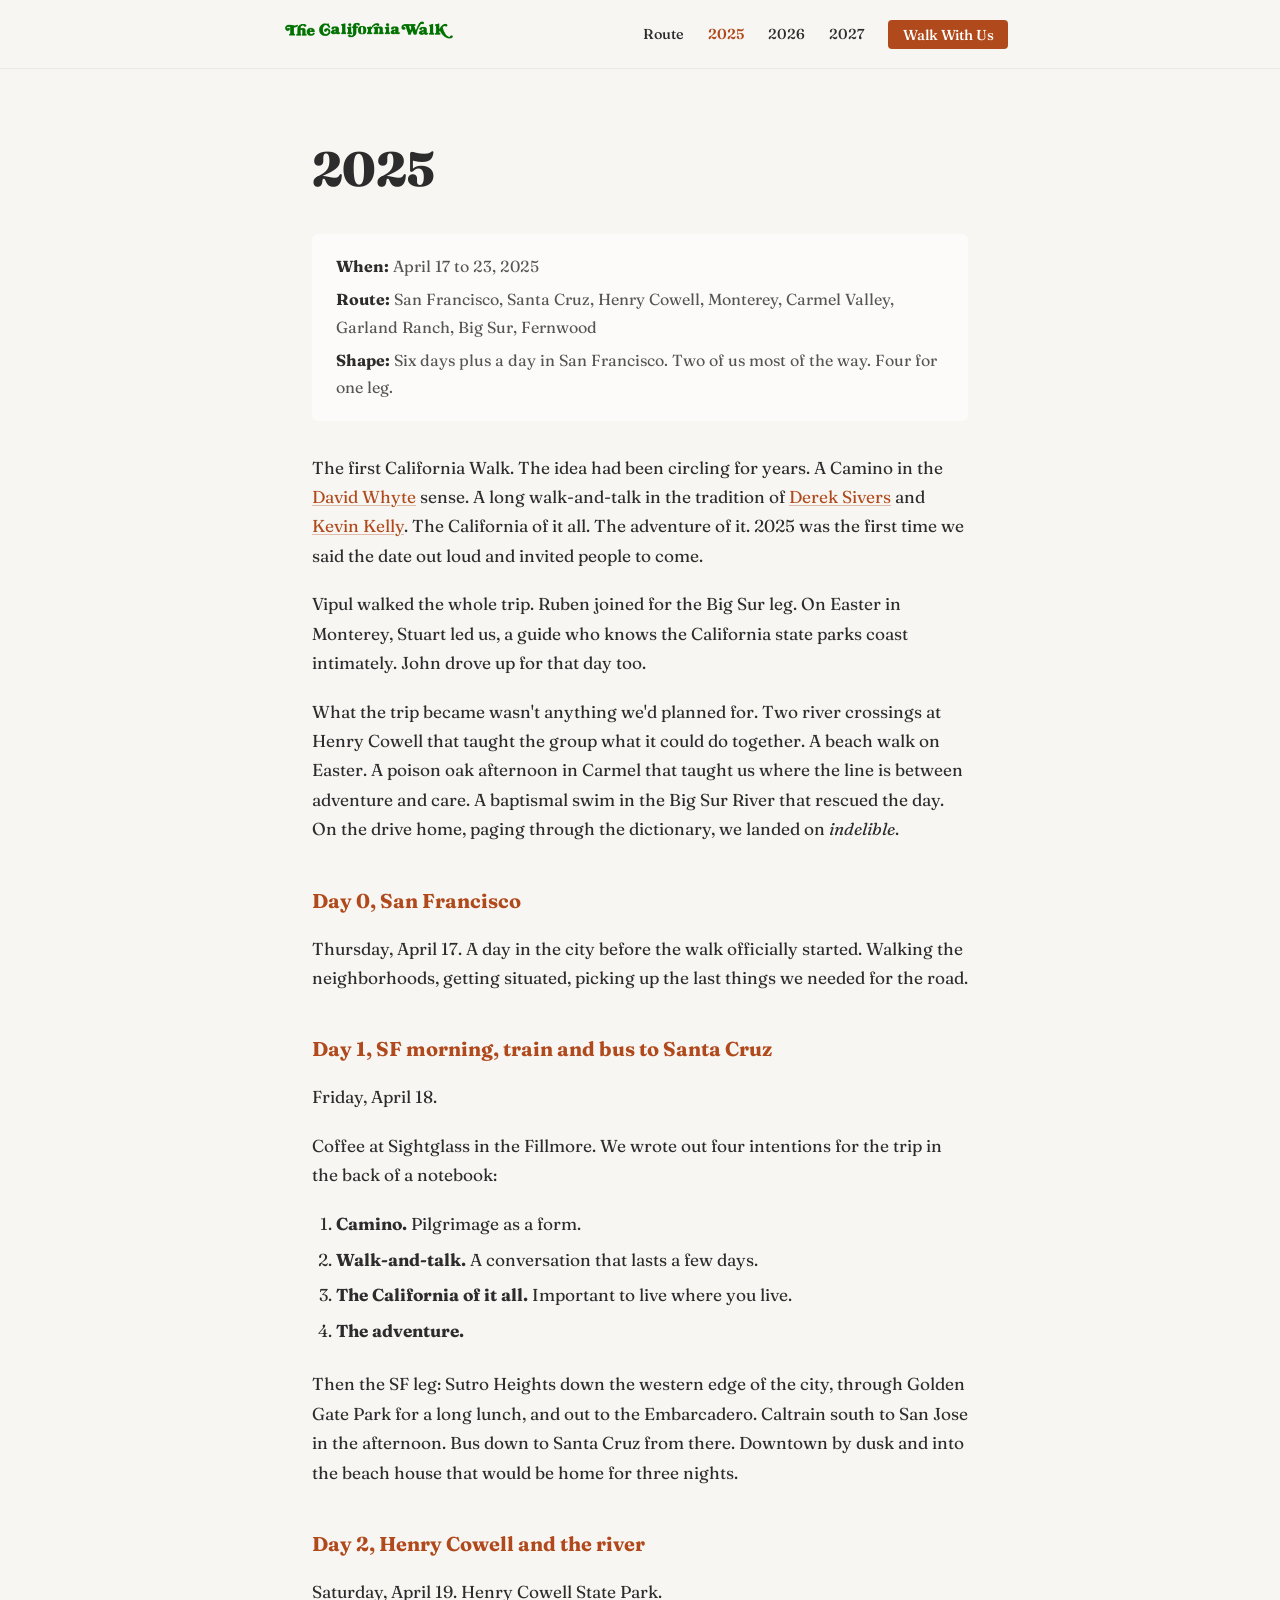
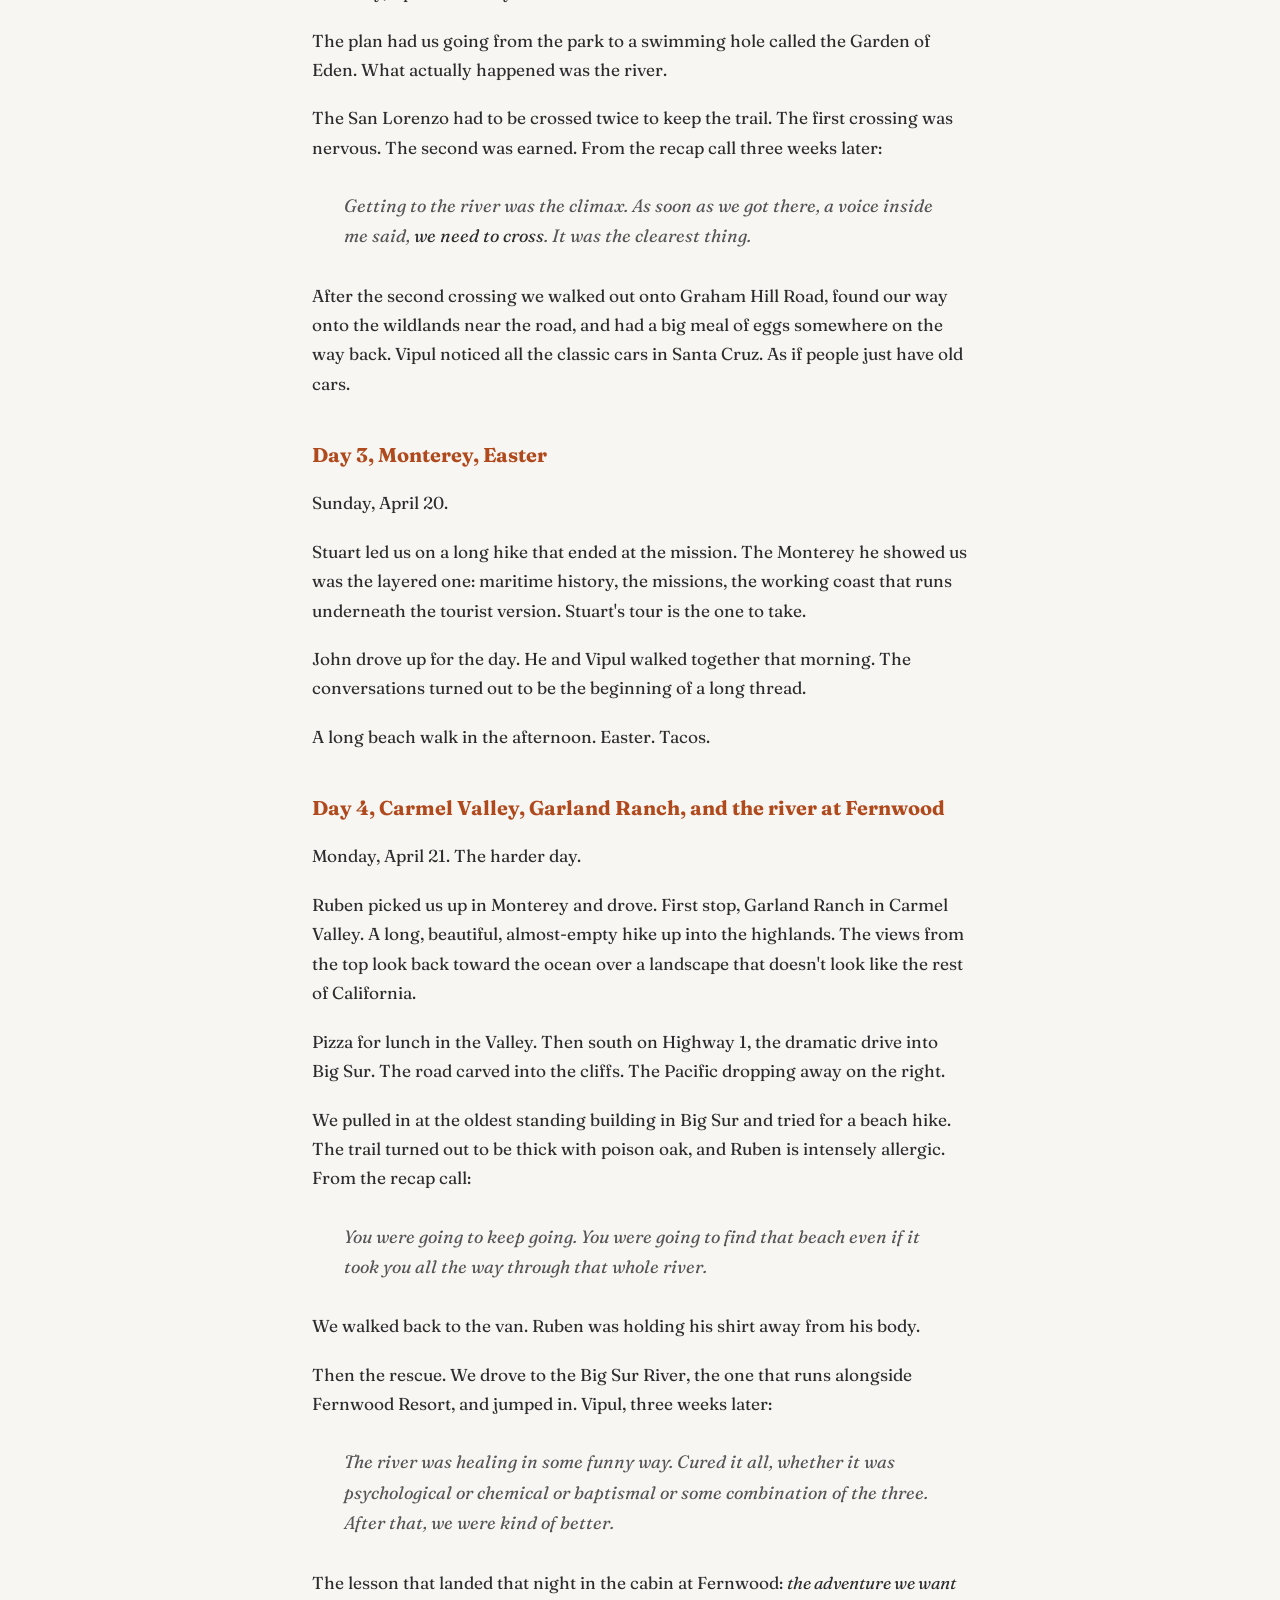
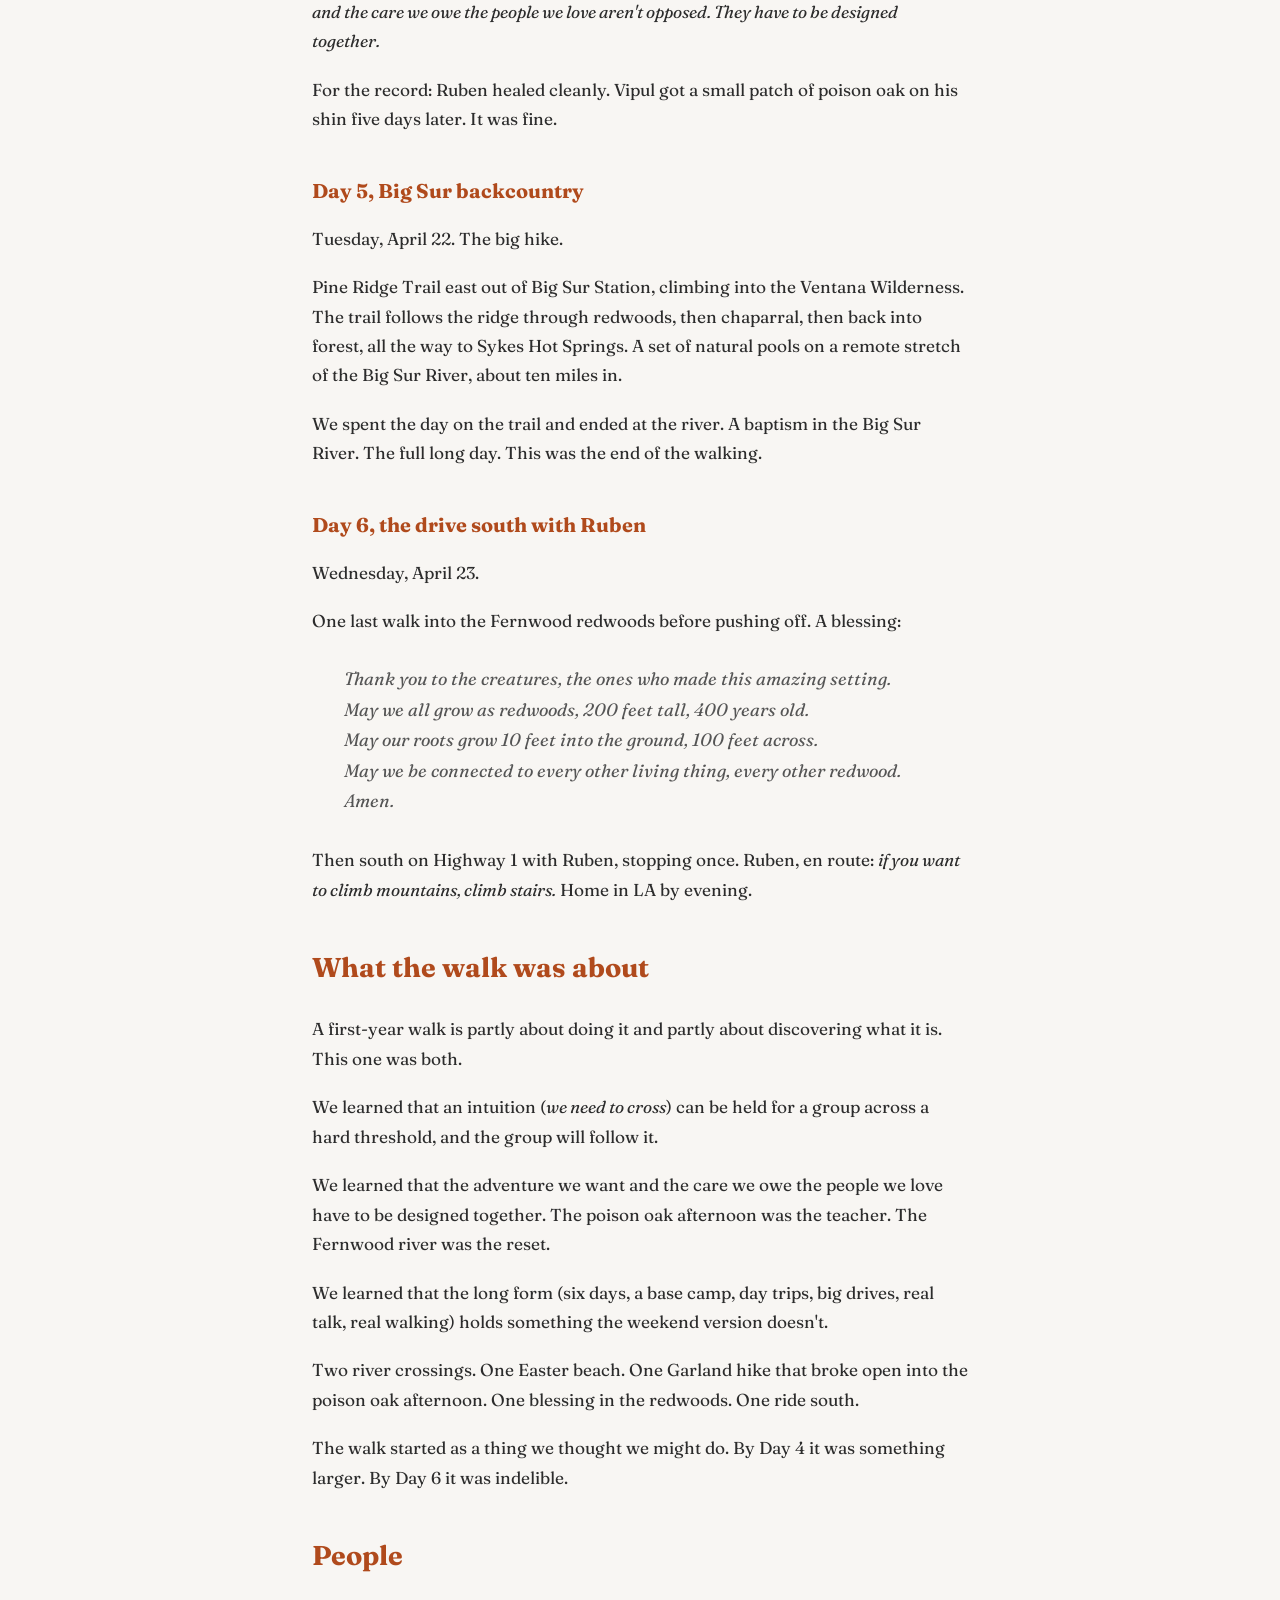
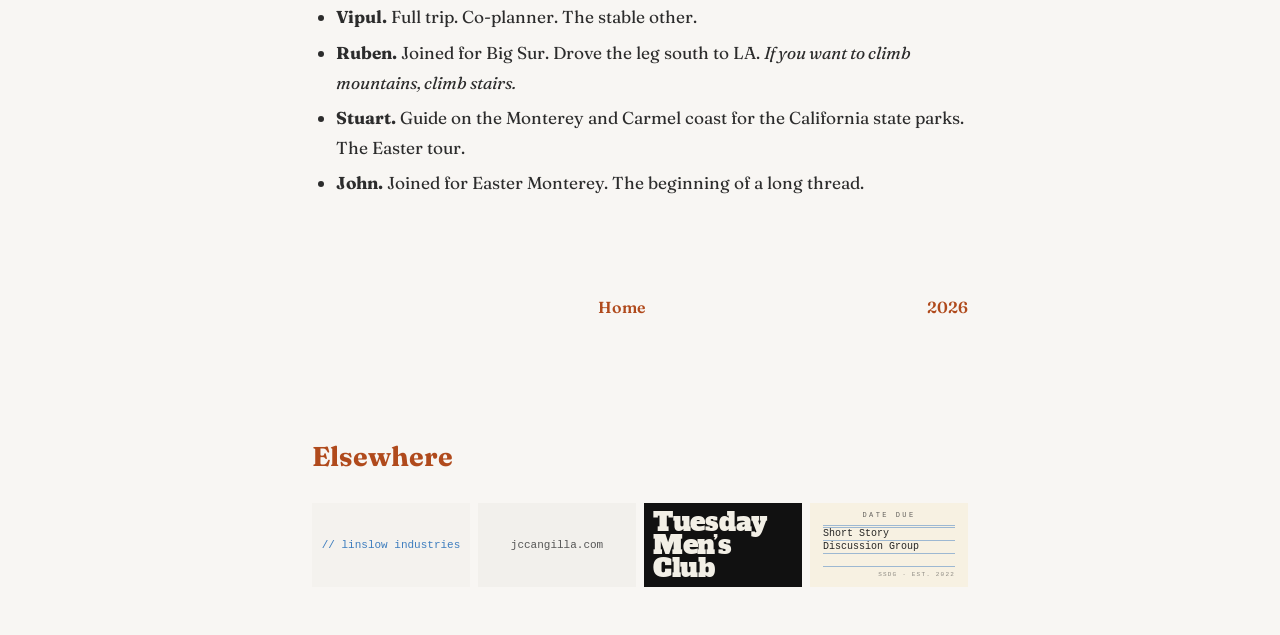
==== commit 52c76f0c: "feat(site): v2 redo from the ruled brief (t493) Craft pass sitewide: Fraunces typography, burnt-sien" ====
--- a/2025/index.html
+++ b/2025/index.html
@@ -142,24 +142,22 @@
         </div>
     </main>
 
-    <footer>
-        <div class="footer-network">
-            <span>Elsewhere:</span>
-            <div class="elsewhere-tiles">
-              <a class="tile tile-linslow" href="https://linslow.com">// linslow industries</a>
-              <a class="tile tile-plain" href="https://jccangilla.com">jccangilla.com</a>
-              <a class="tile tile-tmc" href="https://tuesdaymensclub.com" aria-label="Tuesday Men's Club"><span>Tuesday<br>Men&rsquo;s<br>Club</span></a>
-              <a class="tile tile-ssdg" href="https://ssdg.me" aria-label="Short Story Discussion Group">
-      <span class="ssdg-head">DATE DUE</span>
-      <span class="ssdg-dbl"></span>
-      <span class="ssdg-line">Short Story</span>
-      <span class="ssdg-line">Discussion Group</span>
-      <span class="ssdg-line"></span>
-      <span class="ssdg-id">SSDG &middot; EST. 2022</span>
-    </a>
-            </div>
+    <div class="elsewhere">
+        <h2 class="section-title">Elsewhere</h2>
+        <div class="elsewhere-tiles">
+            <a class="tile tile-linslow" href="https://linslow.com">// linslow industries</a>
+            <a class="tile tile-plain" href="https://jccangilla.com">jccangilla.com</a>
+            <a class="tile tile-tmc" href="https://tuesdaymensclub.com" aria-label="Tuesday Men's Club"><span>Tuesday<br>Men&rsquo;s<br>Club</span></a>
+            <a class="tile tile-ssdg" href="https://ssdg.me" aria-label="Short Story Discussion Group">
+                <span class="ssdg-head">DATE DUE</span>
+                <span class="ssdg-dbl"></span>
+                <span class="ssdg-line">Short Story</span>
+                <span class="ssdg-line">Discussion Group</span>
+                <span class="ssdg-line"></span>
+                <span class="ssdg-id">SSDG &middot; EST. 2022</span>
+            </a>
         </div>
-    </footer>
+    </div>
 
     <script>
         function toggleMenu() {
--- a/style.css
+++ b/style.css
@@ -1,12 +1,25 @@
-@import url('https://fonts.googleapis.com/css2?family=Alfa+Slab+One&display=swap');
-/* The California Walk -- shared styles */
+@import url('https://fonts.googleapis.com/css2?family=Alfa+Slab+One&family=Fraunces:ital,opsz,wght@0,9..144,300..900;1,9..144,300..900&display=swap');
+/* The California Walk -- shared styles
+   v2 craft pass (Aug 2026, t493): Fraunces replaces system sans sitewide,
+   accent warmed from saddle brown to burnt sienna, homepage goes full-bleed
+   with the motion clips. Ruled source: site-v2-brief.md. */
 * { margin: 0; padding: 0; box-sizing: border-box; }
 
+:root {
+    --ink: #2c2c2c;
+    --cream: #f8f6f3;
+    --accent: #b04a1c;        /* burnt sienna: sunset, tan bark, 70s poster */
+    --accent-deep: #8a3a15;
+    --redwood: #3e5c40;
+    --gold: #d9a441;
+}
+
 body {
-    font-family: -apple-system, BlinkMacSystemFont, 'San Francisco', 'Helvetica Neue', Arial, sans-serif;
+    font-family: 'Fraunces', Georgia, 'Times New Roman', serif;
+    font-optical-sizing: auto;
     line-height: 1.7;
-    color: #2c2c2c;
-    background: #f8f6f3;
+    color: var(--ink);
+    background: var(--cream);
 }
 html { scroll-behavior: smooth; }
 
@@ -31,7 +44,7 @@
     align-items: center;
     padding: 0 2rem;
 }
-.logo { height: 24px; }
+.logo { height: 44px; }
 .logo img { height: 100%; width: auto; }
 .logo a { display: block; height: 100%; }
 .nav-links { display: flex; list-style: none; gap: 1.5rem; }
@@ -41,21 +54,21 @@
     font-size: 0.9rem;
     font-weight: 500;
 }
-.nav-links a:hover { color: #8B4513; }
-.nav-links a.active { color: #8B4513; font-weight: 600; }
+.nav-links a:hover { color: var(--accent); }
+.nav-links a.active { color: var(--accent); font-weight: 600; }
 .nav-links a.cta {
-    background: #8B4513;
+    background: var(--accent);
     color: white;
     padding: 0.35rem 0.9rem;
     border-radius: 4px;
     transition: background 0.15s;
 }
 .nav-links a.cta:hover {
-    background: #6f3610;
+    background: var(--accent-deep);
     color: white;
 }
 .nav-links a.cta.active {
-    background: #6f3610;
+    background: var(--accent-deep);
     color: white;
     font-weight: 600;
 }
@@ -91,7 +104,7 @@
 
 h2.section-title {
     font-size: 1.5rem;
-    color: #8B4513;
+    color: var(--accent);
     font-weight: 700;
     margin-bottom: 1.5rem;
     margin-top: 2.5rem;
@@ -99,7 +112,7 @@
 
 h3.day-title {
     font-size: 1.25rem;
-    color: #8B4513;
+    color: var(--accent);
     font-weight: 700;
     margin-top: 2.5rem;
     margin-bottom: 1rem;
@@ -126,12 +139,10 @@
 }
 
 .prose blockquote {
-    border-left: 3px solid #8B4513;
-    padding: 0.4rem 1.5rem;
-    margin: 1.5rem 0;
+    margin: 1.8rem 2rem;
     color: #555;
     font-style: italic;
-    background: rgba(255, 255, 255, 0.6);
+    font-size: 1.12rem;
 }
 
 .prose blockquote em {
@@ -139,13 +150,13 @@
 }
 
 .prose a {
-    color: #8B4513;
+    color: var(--accent);
     text-decoration: underline;
-    text-decoration-color: rgba(139, 69, 19, 0.35);
+    text-decoration-color: rgba(176, 74, 28, 0.35);
     text-underline-offset: 2px;
 }
 .prose a:hover {
-    text-decoration-color: #8B4513;
+    text-decoration-color: var(--accent);
 }
 
 .prose ol, .prose ul {
@@ -192,13 +203,11 @@
     padding: 0;
 }
 .walk-list li {
-    padding: 1.1rem 0;
-    border-bottom: 1px solid #ece6dc;
+    padding: 0.85rem 0;
     font-size: 1.05rem;
 }
-.walk-list li:last-child { border-bottom: none; }
 .walk-list a {
-    color: #8B4513;
+    color: var(--accent);
     text-decoration: none;
     font-weight: 600;
 }
@@ -218,7 +227,7 @@
     box-shadow: 0 2px 10px rgba(0, 0, 0, 0.04);
 }
 .contact-block a {
-    color: #8B4513;
+    color: var(--accent);
     text-decoration: none;
     font-weight: 600;
     font-size: 1.1rem;
@@ -233,11 +242,10 @@
     justify-content: space-between;
     margin-top: 4rem;
     padding-top: 2rem;
-    border-top: 1px solid #ddd6cc;
     font-size: 1rem;
 }
 .page-nav a {
-    color: #8B4513;
+    color: var(--accent);
     text-decoration: none;
     font-weight: 600;
 }
@@ -279,8 +287,8 @@
 .hero-title img {
     max-width: 100%;
     height: auto;
-    max-height: 280px;
-    filter: drop-shadow(0 4px 18px rgba(0, 0, 0, 0.5));
+    max-height: 430px;
+    filter: drop-shadow(0 4px 22px rgba(0, 0, 0, 0.55));
 }
 .hero-dates {
     font-size: 1.35rem;
@@ -290,10 +298,10 @@
     margin-bottom: 0.5rem;
 }
 .hero-tagline {
-    font-size: 1.1rem;
-    font-weight: 300;
-    text-shadow: 1px 1px 3px rgba(0, 0, 0, 0.55);
-    opacity: 0.92;
+    font-size: 1.45rem;
+    font-weight: 400;
+    text-shadow: 1px 2px 6px rgba(0, 0, 0, 0.7);
+    opacity: 0.97;
 }
 
 /* When a page leads with the hero, main shouldn't be pushed down by fixed nav */
@@ -316,9 +324,10 @@
     margin: 0 auto;
 }
 .landscape-video {
-    width: 200px;
-    height: 300px;
-    margin: 0 auto 1.5rem;
+    width: min(480px, 100%);
+    aspect-ratio: 3 / 4;
+    height: auto;
+    margin: 0 auto 1.2rem;
     border-radius: 12px;
     overflow: hidden;
     box-shadow: 0 4px 16px rgba(0, 0, 0, 0.14);
@@ -332,15 +341,17 @@
     display: block;
 }
 .landscape-item h3 {
-    color: #8B4513;
-    margin-bottom: 0.6rem;
-    font-size: 1.4rem;
+    color: var(--accent);
+    margin-bottom: 0.4rem;
+    font-size: 1.2rem;
     font-weight: 700;
 }
 .landscape-item p {
-    font-size: 1.05rem;
-    line-height: 1.65;
-    color: #444;
+    font-size: 0.95rem;
+    line-height: 1.6;
+    color: #666;
+    max-width: 480px;
+    margin: 0 auto;
 }
 
 /* ===========================================
@@ -382,12 +393,12 @@
 .invite-form input:focus,
 .invite-form textarea:focus {
     outline: none;
-    border-color: #8B4513;
+    border-color: var(--accent);
     background: white;
 }
 .invite-form input[type="submit"] {
     margin-top: 1.5rem;
-    background: #8B4513;
+    background: var(--accent);
     color: white;
     border: none;
     padding: 0.8rem 2rem;
@@ -398,7 +409,7 @@
     transition: background 0.15s;
 }
 .invite-form input[type="submit"]:hover {
-    background: #6f3610;
+    background: var(--accent-deep);
 }
 .invite-form input[type="submit"]:disabled {
     background: #aaa;
@@ -425,42 +436,23 @@
    FOOTER
 =========================================== */
 footer {
-    background: #2c2c2c;
-    color: white;
     text-align: center;
-    padding: 2.5rem 2rem;
-    margin-top: 4rem;
-}
-footer a {
-    color: #c9a87c;
-    text-decoration: none;
-    margin: 0 1rem;
-    font-size: 0.95rem;
-}
-footer a:hover { text-decoration: underline; }
-.footer-network {
-    margin-top: 1rem;
-    padding-top: 1rem;
-    border-top: 1px solid #444;
-    display: inline-block;
-}
-.footer-network span {
-    color: #888;
+    padding: 1.5rem 2rem 2.5rem;
+    margin-top: 2rem;
+}
+.footer-note {
     font-size: 0.85rem;
-    margin-right: 1rem;
+    color: #999;
     font-style: italic;
 }
-.footer-network a {
-    color: #c9a87c;
-    margin: 0 0.6rem;
-    font-size: 0.9rem;
-}
-.footer-note {
-    margin-top: 1rem;
-    font-size: 0.85rem;
-    color: #888;
-    font-style: italic;
-}
+
+/* Elsewhere: tiles as a light page section (matches jccangilla.com treatment) */
+.elsewhere {
+    max-width: 720px;
+    margin: 0 auto;
+    padding: 3rem 2rem 3rem;
+}
+.elsewhere h2 { margin-top: 0; }
 
 /* ===========================================
    MOBILE
@@ -488,14 +480,14 @@
     .prose li { font-size: 1rem; }
     footer a { display: block; margin: 0.5rem 0; }
     .hero { height: 78vh; min-height: 460px; }
-    .hero-title img { max-height: 180px; }
+    .hero-title img { max-height: 260px; }
     .hero-dates { font-size: 1.1rem; }
-    .hero-tagline { font-size: 1rem; }
-    .landscape-video { width: 170px; height: 255px; }
+    .hero-tagline { font-size: 1.15rem; }
     .landscape-grid { gap: 2.8rem; }
+    .logo { height: 34px; }
     .nav-links a.cta {
         background: transparent;
-        color: #8B4513;
+        color: var(--accent);
         padding: 0;
         border-radius: 0;
         font-weight: 600;
@@ -510,8 +502,8 @@
 .elsewhere-tiles .tile { display: flex; min-height: 72px; align-items: center; justify-content: center; text-decoration: none; border: 1px solid transparent; }
 .elsewhere-tiles .tile:hover { border-color: #444; }
 .tile-plain { background: #f2f0ec; font-family: ui-monospace, Menlo, monospace; font-size: 11px; color: #555; }
-.tile-tmc { background: #111; padding: 8px 10px; justify-content: flex-start; }
-.tile-tmc span { color: #f2efe6; font-weight: 900; font-size: 19px; line-height: 0.9; letter-spacing: -0.01em; font-family: "Arial Black", Arial, sans-serif; }
+.tile-tmc { background: #111; padding: 6px 8px; justify-content: flex-start; }
+.tile-tmc span { color: #f2efe6; font-weight: 900; font-size: 26px; line-height: 0.88; letter-spacing: -0.01em; font-family: "Arial Black", Arial, sans-serif; }
 .tile-cawalk { background: #f8f6f3; padding: 10px 14px; }
 .tile-cawalk img { width: 100%; height: auto; }
 .tile-ssdg { background: #f7f1e2; border: 1px solid rgba(38,38,38,0.2); flex-direction: column; align-items: stretch; justify-content: flex-start; padding: 6px 12px; font-family: ui-monospace, Menlo, monospace; color: #262626; }
@@ -527,16 +519,8 @@
 .elsewhere-tiles { grid-template-columns: repeat(4, 1fr); max-width: 660px; }
 @media (max-width: 700px) { .elsewhere-tiles { grid-template-columns: repeat(2, 1fr); } }
 
-/* CA Walk: neutralize footer link/span styling inside the tiles */
-.footer-network .elsewhere-tiles a { margin: 0; font-style: normal; text-decoration: none; }
-.footer-network .elsewhere-tiles span { font-style: normal; margin-right: 0; font-size: inherit; color: inherit; }
-.footer-network .elsewhere-tiles a.tile-plain, .footer-network .elsewhere-tiles a.tile-linslow { font-size: 11px; }
-.footer-network .elsewhere-tiles a.tile-linslow { color: #3D7DBE; }
-.footer-network .elsewhere-tiles a.tile-plain { color: #555; }
-.footer-network .elsewhere-tiles a.tile-ssdg { color: #262626; height: 84px; text-align: left; }
-.footer-network .elsewhere-tiles .ssdg-head { text-align: center; font-size: 7px; color: rgba(38,38,38,0.7); }
-.footer-network .elsewhere-tiles .ssdg-line { font-size: 10px; }
-.footer-network .elsewhere-tiles .ssdg-id { font-size: 6px; color: rgba(38,38,38,0.5); }
+/* Tiles sit in a light .elsewhere section; keep faces self-contained */
+.elsewhere-tiles a.tile-ssdg { color: #262626; height: 84px; text-align: left; }
 
 /* Specificity fix: .elsewhere-tiles .tile was beating .tile-ssdg, collapsing the
    card to centered text-width lines. Assert card layout at higher specificity. */
@@ -545,5 +529,169 @@
 .elsewhere-tiles .tile-ssdg .ssdg-line { display: flex; width: 100%; }
 .elsewhere-tiles .tile-tmc { justify-content: flex-start; }
 
-/* TMC span must not inherit the footer's gold link color (beats the color:inherit leak-guard) */
-.footer-network .elsewhere-tiles .tile-tmc span { color: #f2efe6; }
+.elsewhere-tiles .tile-tmc span { color: #f2efe6; }
+
+/* ===========================================
+   V2 CRAFT PASS (Aug 2026, t493)
+   Typography presence, motion hero, full-bleed homepage bands.
+   Homepage only below; year pages inherit fonts/palette above.
+=========================================== */
+
+h1.page-title { font-size: 3rem; font-weight: 800; letter-spacing: -0.015em; }
+h2.section-title { font-size: 1.7rem; font-weight: 700; }
+
+/* Motion hero: the vertical clips crop live via object-fit, so one file
+   serves desktop (center band) and phones (near-full frame). */
+.hero { height: 96vh; }
+.hero-video {
+    position: absolute;
+    inset: 0;
+    width: 100%;
+    height: 100%;
+    object-fit: cover;
+    z-index: 0;
+}
+.hero-overlay {
+    background: linear-gradient(to bottom,
+        rgba(0, 0, 0, 0.30),
+        rgba(0, 0, 0, 0.18) 55%,
+        rgba(30, 30, 30, 0.55));
+}
+.hero-kicker {
+    font-family: ui-monospace, Menlo, monospace;
+    font-size: 1rem;
+    letter-spacing: 0.3em;
+    text-transform: uppercase;
+    opacity: 0.95;
+    margin-bottom: 1.5rem;
+    text-shadow: 1px 2px 5px rgba(0, 0, 0, 0.7);
+}
+
+/* Full-width homepage: main.home drops the column; .measure restores it per band */
+main.home { max-width: none; padding: 0; }
+main.home .measure { max-width: 720px; margin: 0 auto; padding: 0 2rem; }
+main.home .band { padding: 4.5rem 0; }
+main.home .band-tint { background: #f1ece2; }
+main.home .intro p:last-child { margin-bottom: 0; }
+
+/* The anti-promise, said at poster scale */
+.statement { padding: 6.5rem 0 6rem; text-align: center; }
+.statement .lines {
+    font-size: clamp(2.1rem, 6vw, 4.4rem);
+    font-weight: 800;
+    line-height: 1.12;
+    letter-spacing: -0.02em;
+}
+.statement .after {
+    max-width: 640px;
+    margin: 2.2rem auto 0;
+    padding: 0 2rem;
+    font-size: 1.2rem;
+}
+
+/* How we walk: the five understandings */
+.how-we-walk p.lead {
+    font-style: italic;
+    font-size: 1.15rem;
+    margin-bottom: 1.6rem;
+}
+.how-we-walk .understanding {
+    font-size: 1.08rem;
+    line-height: 1.65;
+    margin-bottom: 1.2rem;
+}
+.how-we-walk .understanding:last-child { margin-bottom: 1.2rem; }
+
+/* Full-bleed motion band (carmel) carrying the route line */
+.band-motion {
+    position: relative;
+    height: 64vh;
+    min-height: 420px;
+    overflow: hidden;
+    display: flex;
+    align-items: center;
+    justify-content: center;
+    background: #2c2c2c center/cover no-repeat;
+}
+.band-motion video {
+    position: absolute;
+    inset: 0;
+    width: 100%;
+    height: 100%;
+    object-fit: cover;
+}
+.band-motion .scrim {
+    position: absolute;
+    inset: 0;
+    background: rgba(0, 0, 0, 0.34);
+}
+.band-motion .route-line {
+    position: relative;
+    z-index: 2;
+    color: white;
+    text-align: center;
+    padding: 0 2rem;
+}
+.band-motion .places {
+    font-size: clamp(1.35rem, 3.4vw, 2.1rem);
+    font-weight: 700;
+    letter-spacing: -0.01em;
+    text-shadow: 1px 1px 5px rgba(0, 0, 0, 0.6);
+    margin-bottom: 0.6rem;
+}
+.band-motion .route-link a {
+    color: white;
+    font-size: 1.05rem;
+    text-underline-offset: 3px;
+    text-decoration-color: rgba(255, 255, 255, 0.5);
+}
+.band-motion .route-link a:hover { text-decoration-color: white; }
+
+/* The door */
+.door { text-align: center; padding-bottom: 1rem; }
+.door h2 { margin-top: 0; }
+.door p { font-size: 1.15rem; max-width: 560px; margin: 0 auto 1.2rem; }
+.door .cta-button-text {
+    display: inline-block;
+    margin-top: 0.5rem;
+    background: var(--accent);
+    color: white;
+    padding: 0.85rem 1.9rem;
+    border-radius: 4px;
+    text-decoration: none;
+    font-weight: 600;
+    font-size: 1.1rem;
+    transition: background 0.15s;
+}
+.door .cta-button-text:hover { background: var(--accent-deep); }
+
+/* 2027 day-shape sketch */
+.day-shape { list-style: none; margin: 1rem 0 1.5rem 0; }
+.day-shape li {
+    padding: 0.7rem 0;
+    margin-bottom: 0;
+}
+.day-shape li .day-tag {
+    font-weight: 700;
+    font-size: 1.02rem;
+    color: var(--accent);
+    display: block;
+    margin-bottom: 0.1rem;
+}
+.money-sentence {
+    font-size: 1.15rem;
+}
+
+@media (prefers-reduced-motion: reduce) {
+    .hero-video, .band-motion video { display: none; }
+}
+
+@media (max-width: 768px) {
+    h1.page-title { font-size: 2.3rem; }
+    .hero-kicker { font-size: 0.72rem; letter-spacing: 0.2em; }
+    main.home .measure { padding: 0 1.5rem; }
+    main.home .band { padding: 3.2rem 0; }
+    .statement { padding: 4.5rem 0 4rem; }
+    .band-motion { height: 70vh; }
+    .hero { height: 88vh; }
+}
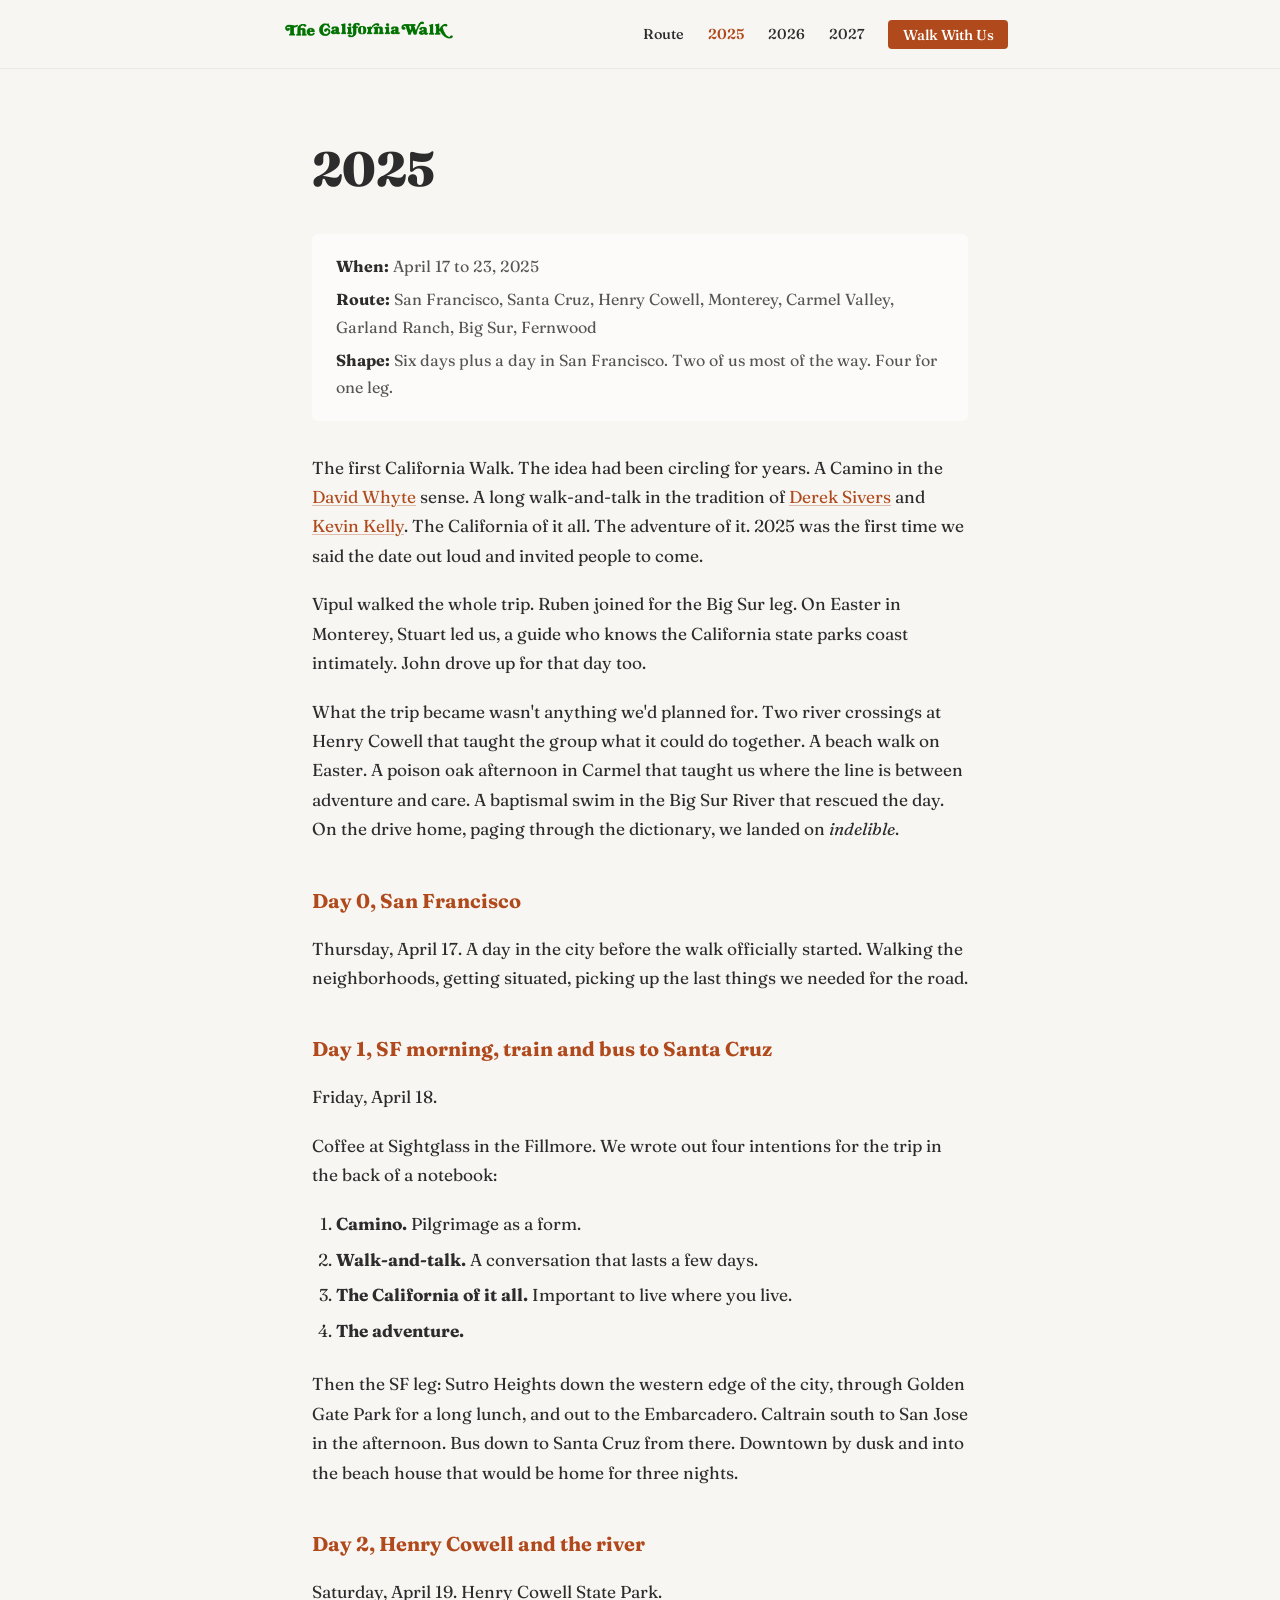
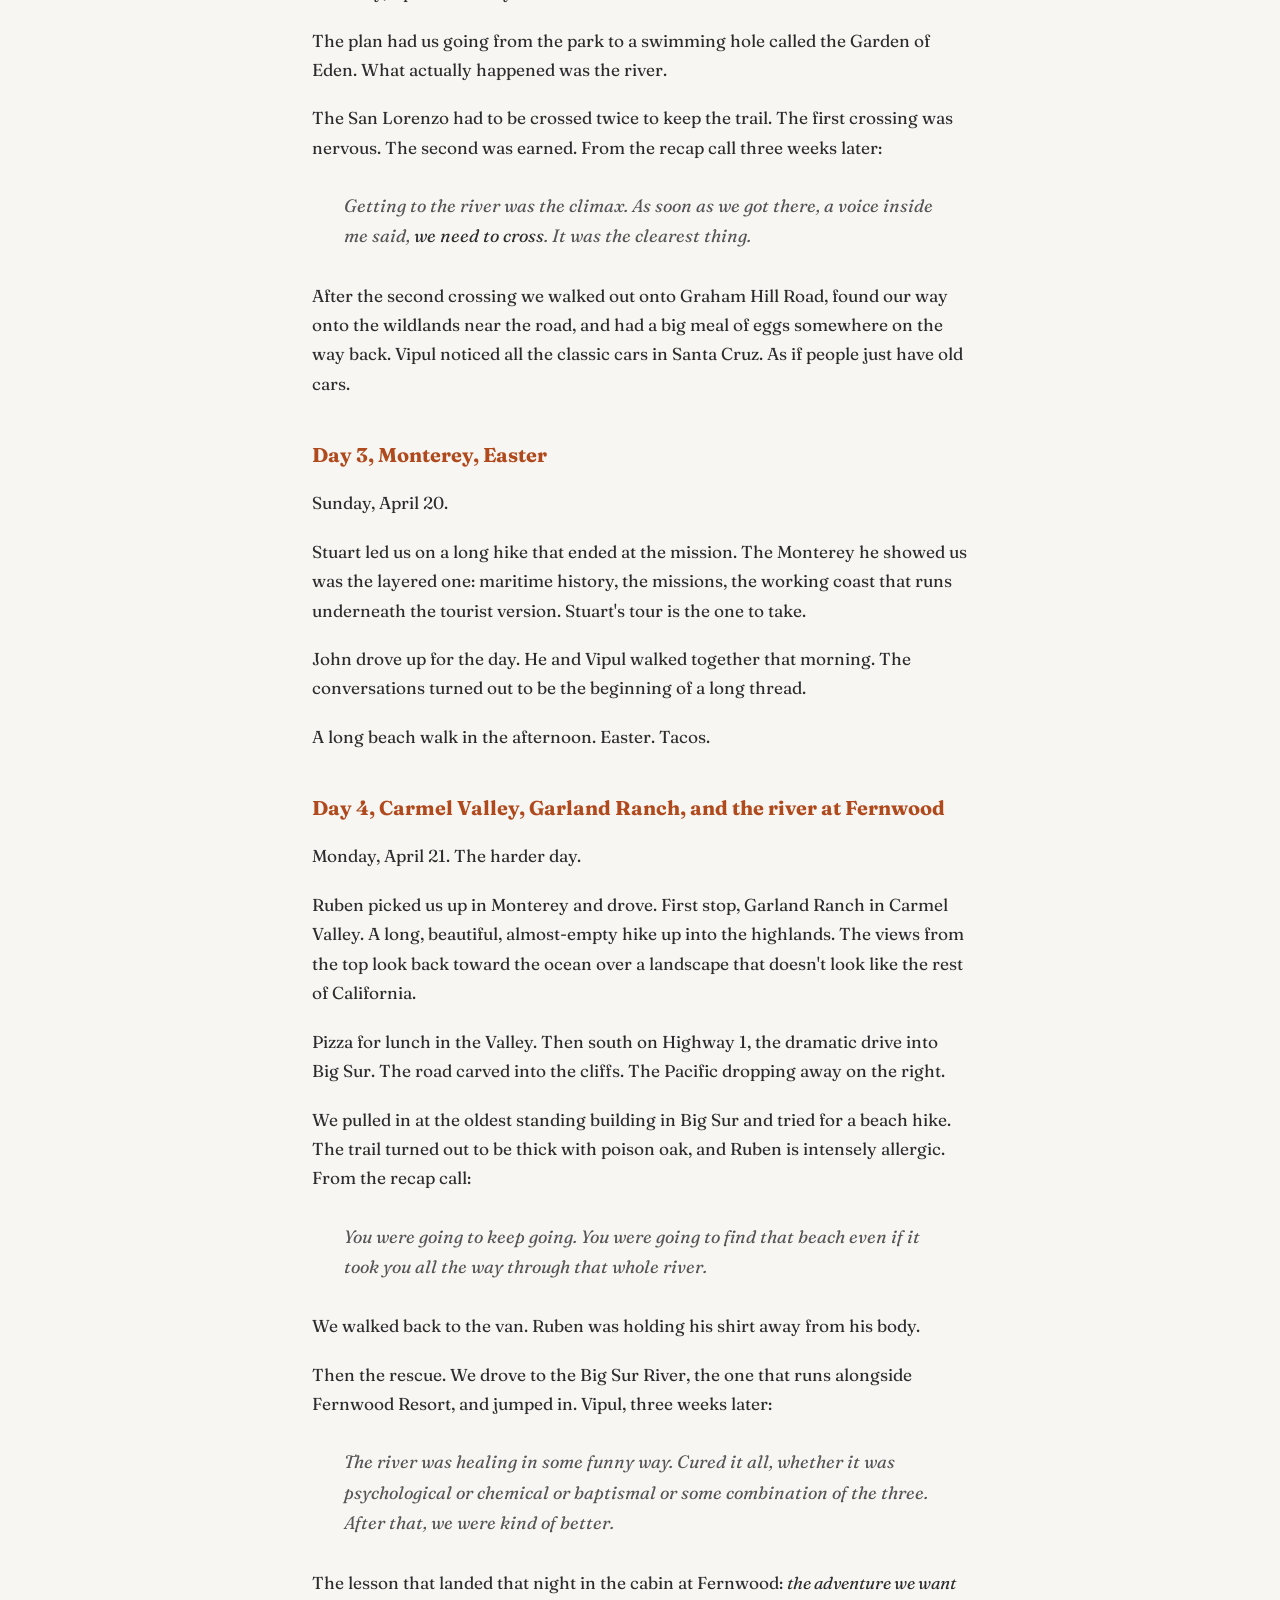
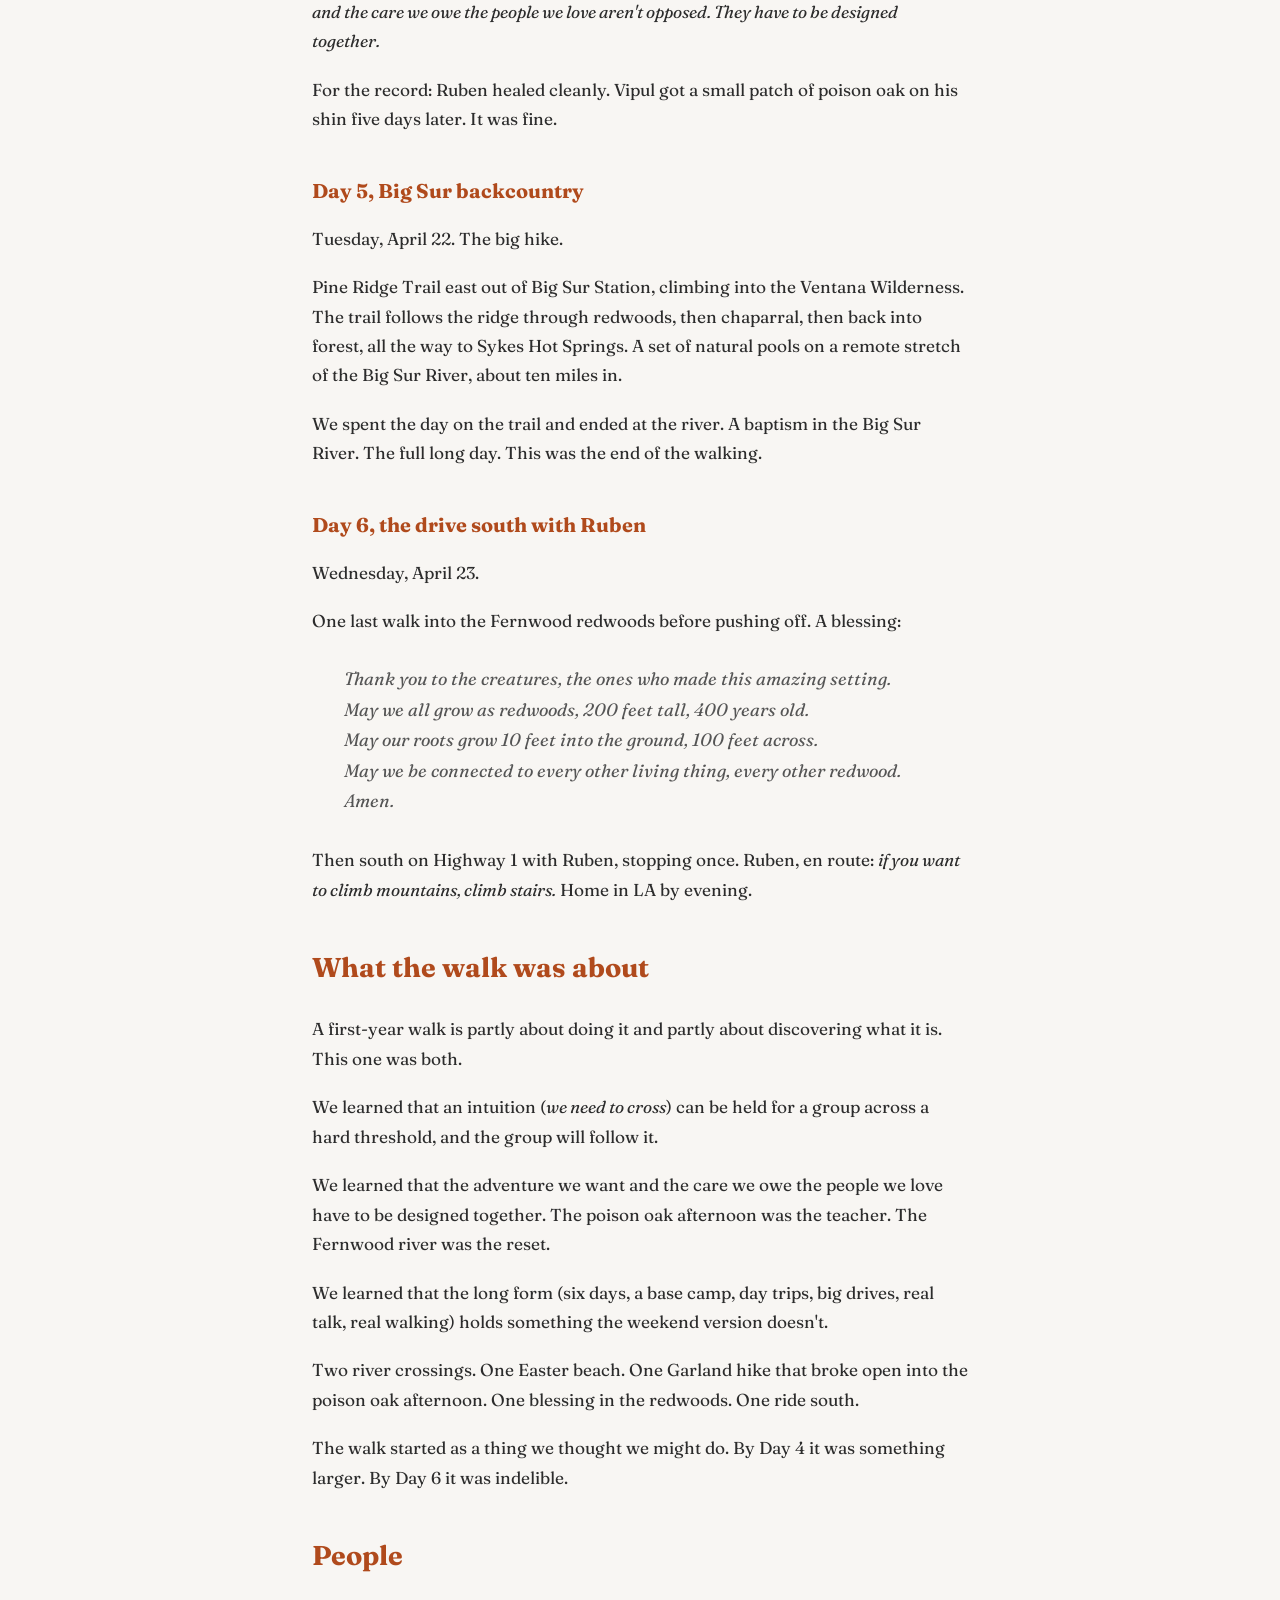
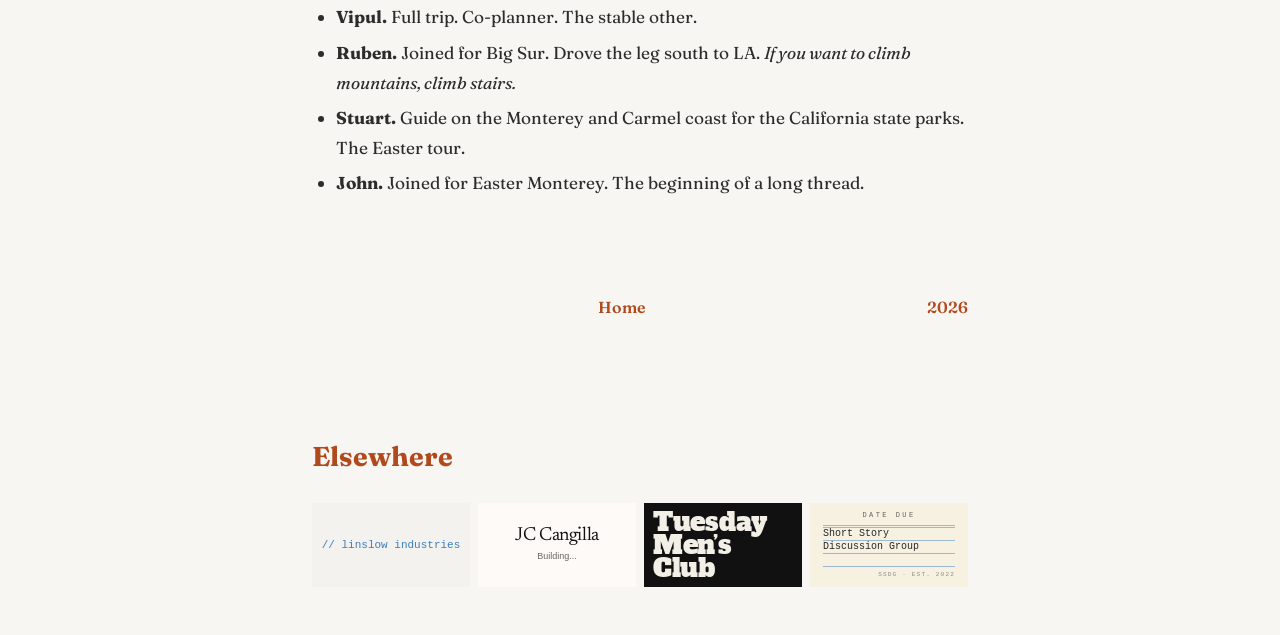
==== commit 80d8ed35: "feat(elsewhere): jccangilla.com tile gets its settled identity Newsreader serif at 400 on warm paper" ====
--- a/2025/index.html
+++ b/2025/index.html
@@ -146,7 +146,7 @@
         <h2 class="section-title">Elsewhere</h2>
         <div class="elsewhere-tiles">
             <a class="tile tile-linslow" href="https://linslow.com">// linslow industries</a>
-            <a class="tile tile-plain" href="https://jccangilla.com">jccangilla.com</a>
+            <a class="tile tile-jcc" href="https://jccangilla.com" aria-label="JC Cangilla"><span class="jcc-name">JC Cangilla</span><span class="jcc-sig">Building...</span></a>
             <a class="tile tile-tmc" href="https://tuesdaymensclub.com" aria-label="Tuesday Men's Club"><span>Tuesday<br>Men&rsquo;s<br>Club</span></a>
             <a class="tile tile-ssdg" href="https://ssdg.me" aria-label="Short Story Discussion Group">
                 <span class="ssdg-head">DATE DUE</span>
--- a/style.css
+++ b/style.css
@@ -1,4 +1,4 @@
-@import url('https://fonts.googleapis.com/css2?family=Alfa+Slab+One&family=Fraunces:ital,opsz,wght@0,9..144,300..900;1,9..144,300..900&display=swap');
+@import url('https://fonts.googleapis.com/css2?family=Alfa+Slab+One&family=Fraunces:ital,opsz,wght@0,9..144,300..900;1,9..144,300..900&family=Newsreader:wght@400&display=swap');
 /* The California Walk -- shared styles
    v2 craft pass (Aug 2026, t493): Fraunces replaces system sans sitewide,
    accent warmed from saddle brown to burnt sienna, homepage goes full-bleed
@@ -519,6 +519,14 @@
 .elsewhere-tiles { grid-template-columns: repeat(4, 1fr); max-width: 660px; }
 @media (max-width: 700px) { .elsewhere-tiles { grid-template-columns: repeat(2, 1fr); } }
 
+/* jccangilla.com (Aug 2026): its editorial identity, ratified 8/25 on that site --
+   Newsreader serif at 400 (hierarchy by size, never weight) on warm paper, near-black
+   ink, with the homepage's "Building..." signature in muted sans. Replaces the
+   plain-wordmark fallback it used while that identity was unsettled. */
+.tile-jcc { background: #fdfaf7; flex-direction: column; align-items: flex-start; justify-content: center; padding: 8px 13px; }
+.tile-jcc .jcc-name { font-family: 'Newsreader', Georgia, serif; font-weight: 400; font-size: 19px; line-height: 1; letter-spacing: -0.02em; color: #121212; }
+.tile-jcc .jcc-sig { margin-top: 4px; font-family: -apple-system, BlinkMacSystemFont, "Segoe UI", Roboto, sans-serif; font-size: 9px; color: #6b6560; }
+
 /* Tiles sit in a light .elsewhere section; keep faces self-contained */
 .elsewhere-tiles a.tile-ssdg { color: #262626; height: 84px; text-align: left; }
 
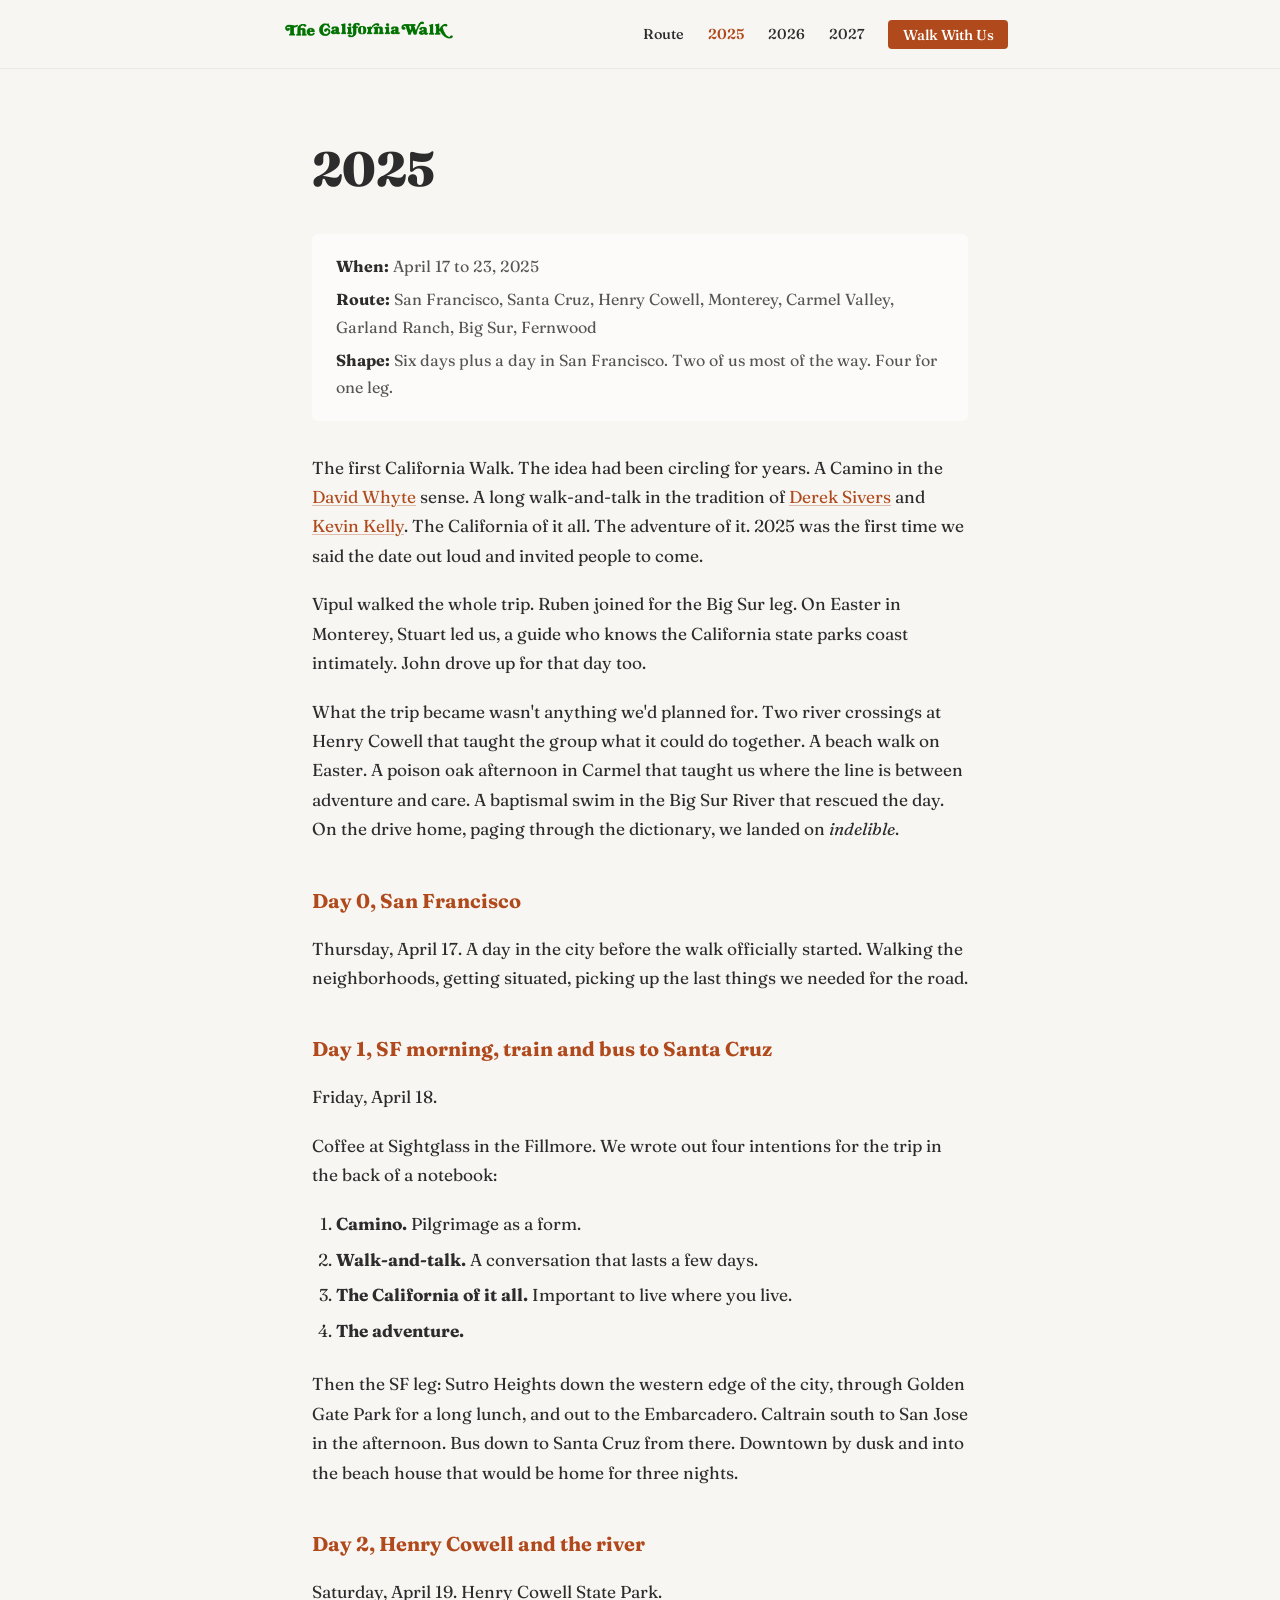
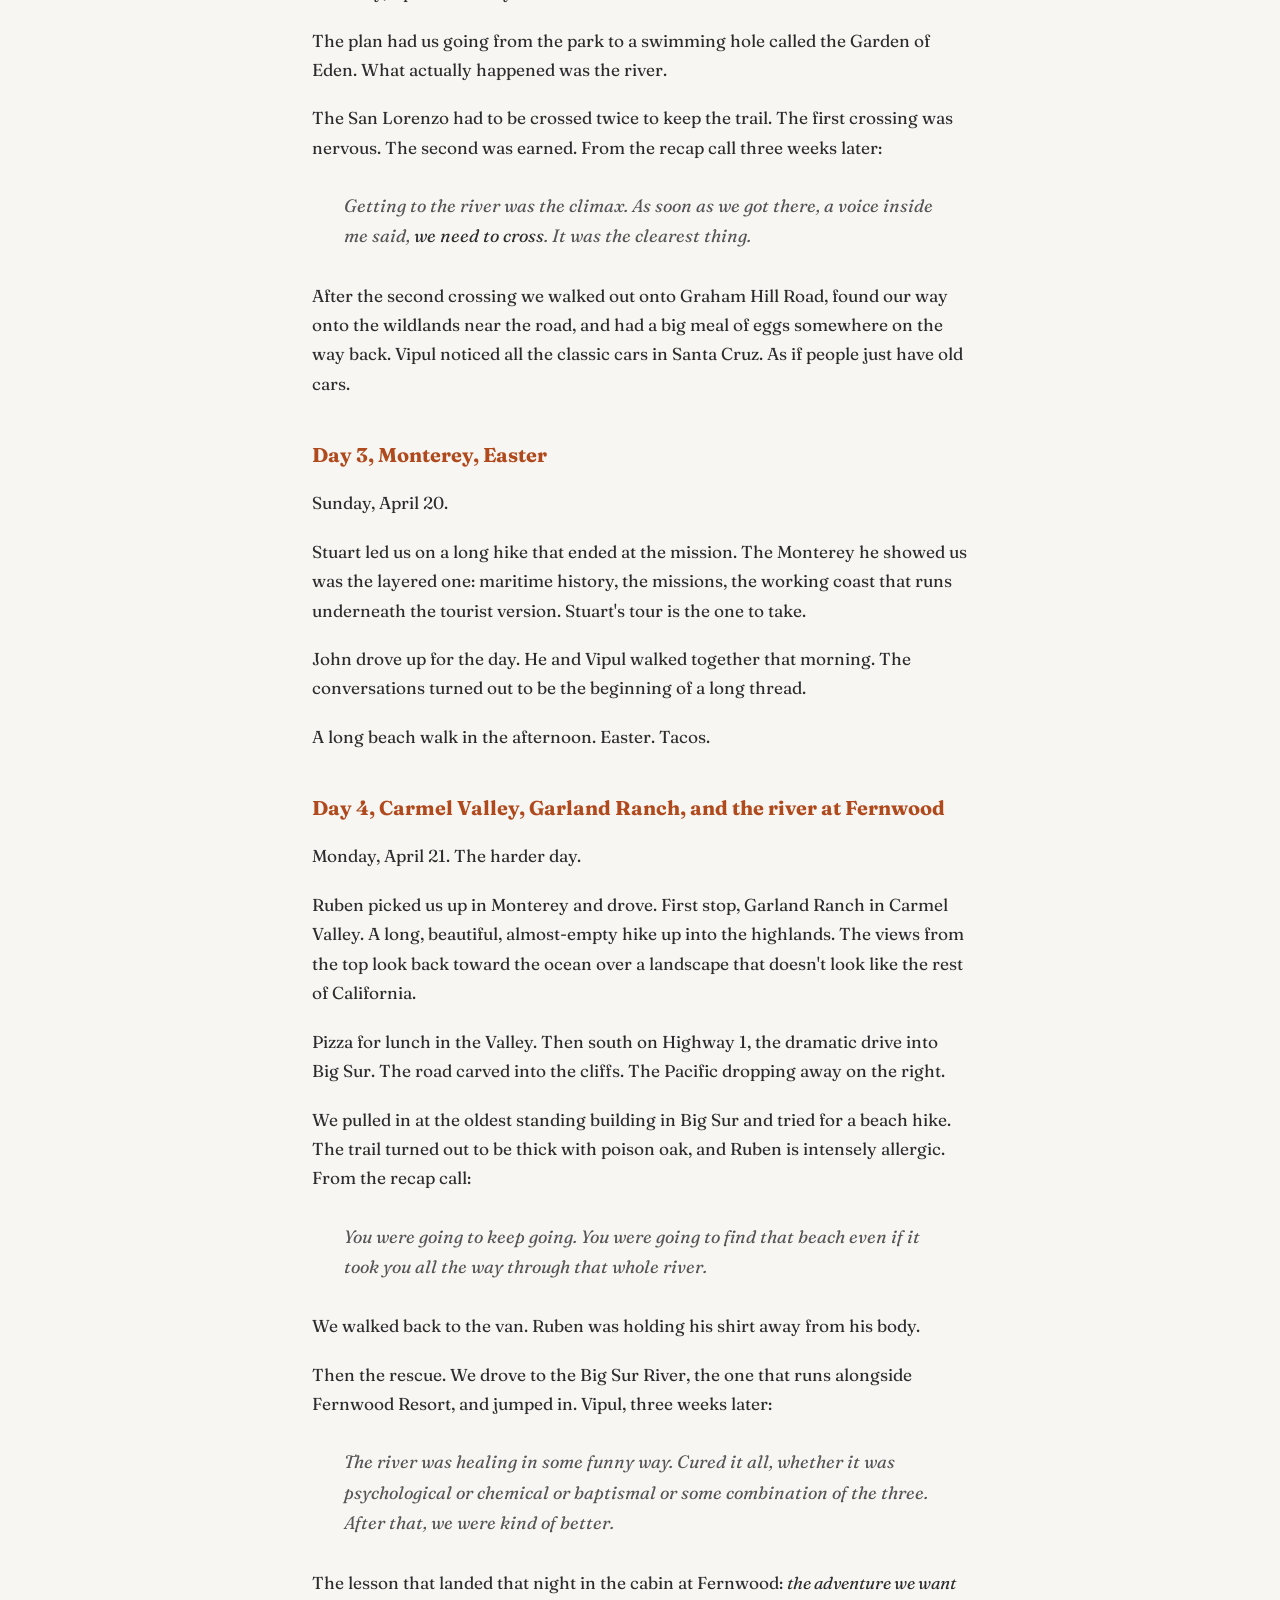
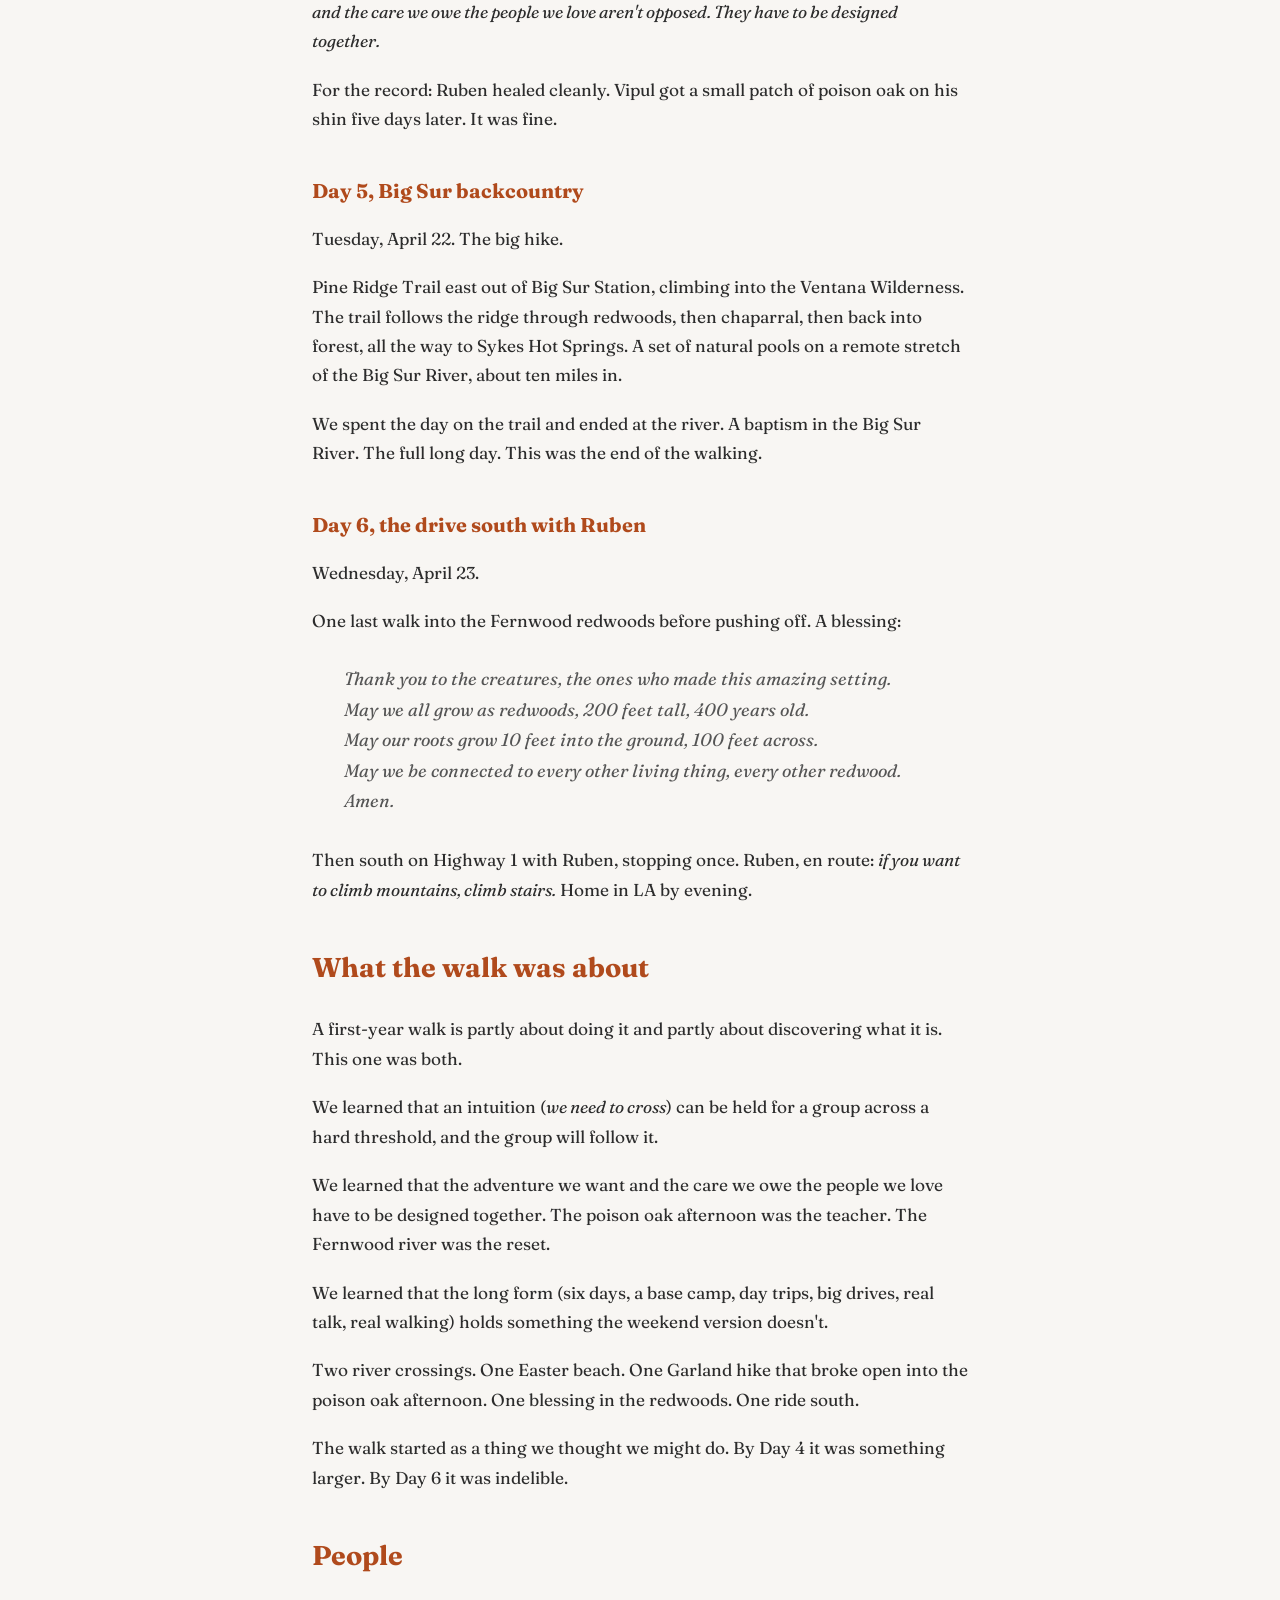
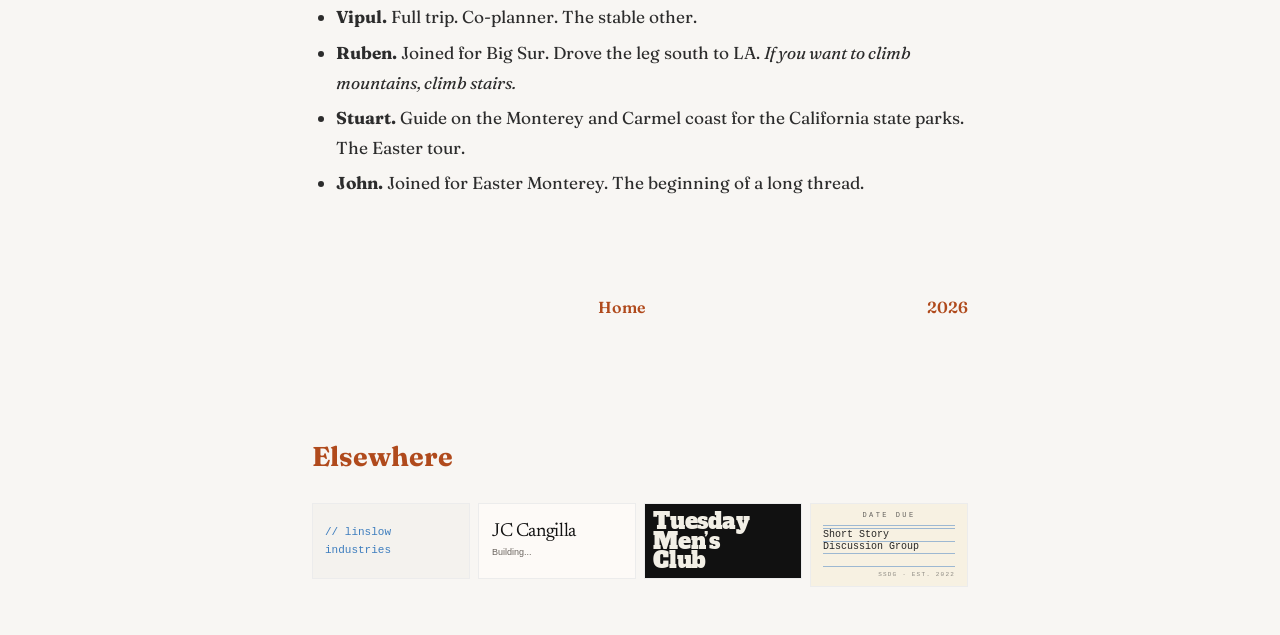
==== commit 8892f394: "feat(tiles): sync shared network footer [t1478]" ====
--- a/2025/index.html
+++ b/2025/index.html
@@ -19,6 +19,7 @@
       gtag('js', new Date());
       gtag('config', 'G-KZSX5BPCNR');
     </script>
+  <link rel="stylesheet" href="/network-tiles/network-tiles.css">
 </head>
 <body>
     <nav>
@@ -144,18 +145,11 @@
 
     <div class="elsewhere">
         <h2 class="section-title">Elsewhere</h2>
-        <div class="elsewhere-tiles">
-            <a class="tile tile-linslow" href="https://linslow.com">// linslow industries</a>
-            <a class="tile tile-jcc" href="https://jccangilla.com" aria-label="JC Cangilla"><span class="jcc-name">JC Cangilla</span><span class="jcc-sig">Building...</span></a>
-            <a class="tile tile-tmc" href="https://tuesdaymensclub.com" aria-label="Tuesday Men's Club"><span>Tuesday<br>Men&rsquo;s<br>Club</span></a>
-            <a class="tile tile-ssdg" href="https://ssdg.me" aria-label="Short Story Discussion Group">
-                <span class="ssdg-head">DATE DUE</span>
-                <span class="ssdg-dbl"></span>
-                <span class="ssdg-line">Short Story</span>
-                <span class="ssdg-line">Discussion Group</span>
-                <span class="ssdg-line"></span>
-                <span class="ssdg-id">SSDG &middot; EST. 2022</span>
-            </a>
+        <div class="elsewhere-tiles network-tiles">
+            <a class="tile network-tile tile-linslow" data-network-tile="linslow" href="https://linslow.com" aria-label="Linslow Industries"><span class="linslow-mark">// linslow industries</span></a>
+            <a class="tile network-tile tile-jcc" data-network-tile="jcc" href="https://jccangilla.com" aria-label="JC Cangilla"><span class="jcc-name">JC Cangilla</span><span class="jcc-sig">Building...</span></a>
+            <a class="tile network-tile tile-tmc" data-network-tile="tmc" href="https://tuesdaymensclub.com" aria-label="Tuesday Men&#x27;s Club"><span class="tmc-mark">Tuesday<br>Men&rsquo;s<br>Club</span></a>
+            <a class="tile network-tile tile-ssdg" data-network-tile="ssdg" href="https://ssdg.me" aria-label="Short Story Discussion Group"><span class="ssdg-head">DATE DUE</span><span class="ssdg-dbl"></span><span class="ssdg-line">Short Story</span><span class="ssdg-line">Discussion Group</span><span class="ssdg-line"></span><span class="ssdg-id">SSDG &middot; EST. 2022</span></a>
         </div>
     </div>
 
--- a/network-tiles/network-tiles.css
+++ b/network-tiles/network-tiles.css
@@ -0,0 +1,122 @@
+/* Network tiles: one quiet frame, eight distinct faces (t1478).
+   The outer geometry is shared. Identity stays inside each tile. */
+.network-tiles {
+  --network-tile-accent: var(--accent, #3d7dbe);
+  display: grid;
+  grid-template-columns: repeat(4, minmax(0, 1fr));
+  gap: 8px;
+  width: 100%;
+  max-width: 660px;
+}
+
+.network-tiles-label {
+  display: block;
+  margin-bottom: 10px;
+}
+
+.footer-network {
+  margin-top: 10px;
+}
+
+.network-tiles .network-tile {
+  box-sizing: border-box;
+  display: flex;
+  height: 76px;
+  min-height: 76px;
+  overflow: hidden;
+  align-items: center;
+  justify-content: center;
+  border: 1px solid #ececec;
+  border-radius: 0;
+  color: inherit;
+  text-decoration: none;
+}
+
+.network-tiles .network-tile:hover,
+.network-tiles .network-tile:focus-visible {
+  border-color: var(--network-tile-accent);
+}
+
+.network-tiles .network-tile:focus-visible {
+  outline: 2px solid var(--network-tile-accent);
+  outline-offset: 2px;
+}
+
+.network-tiles--wall {
+  grid-template-columns: repeat(3, minmax(0, 1fr));
+  gap: 12px 16px;
+  max-width: none;
+}
+
+.network-tiles--wall .network-tile {
+  height: 150px;
+  min-height: 150px;
+}
+
+.network-tile.tile-jcc {
+  flex-direction: column;
+  align-items: flex-start;
+  justify-content: center;
+  padding: 8px 13px;
+  background: #fdfaf7;
+}
+.network-tile .jcc-name { font-family: 'Newsreader', Georgia, serif; font-size: 19px; font-weight: 400; line-height: 1; letter-spacing: -.02em; color: #121212; }
+.network-tile .jcc-sig { margin-top: 4px; font-family: -apple-system, BlinkMacSystemFont, 'Segoe UI', Roboto, sans-serif; font-size: 9px; color: #6b6560; }
+
+.network-tile.tile-linslow { padding: 8px 12px; background: #f4f2ee; font-family: ui-monospace, Menlo, monospace; font-size: 11px; color: #3d7dbe; }
+
+.network-tile.tile-tmc { justify-content: flex-start; padding: 6px 8px; background: #111; }
+.network-tile .tmc-mark { font-family: 'Alfa Slab One', 'Arial Black', Arial, sans-serif; font-size: 22px; font-weight: 400; line-height: .88; letter-spacing: -.01em; color: #f2efe6; }
+
+.network-tile.tile-cawalk { padding: 10px 14px; background: #f8f6f3; }
+.network-tile.tile-cawalk img { display: block; width: 100%; height: auto; border: 0; }
+
+.network-tile.tile-ssdg { flex-direction: column; align-items: stretch; justify-content: flex-start; padding: 6px 12px; background: #f7f1e2; font-family: ui-monospace, Menlo, monospace; color: #262626; text-align: left; }
+.network-tile .ssdg-head { text-align: center; font-size: 7px; letter-spacing: .35em; color: rgba(38, 38, 38, .7); }
+.network-tile .ssdg-dbl { display: block; flex: none; box-sizing: content-box; width: 100%; height: 2px; margin-top: 3px; border-top: 1px solid #9db8d2; border-bottom: 1px solid #9db8d2; }
+.network-tile .ssdg-line { display: flex; flex: 1; width: 100%; align-items: flex-end; border-bottom: 1px solid #9db8d2; padding-bottom: 1px; font-size: 10px; line-height: 1; }
+.network-tile .ssdg-id { padding-top: 3px; text-align: right; font-size: 6px; letter-spacing: .2em; color: rgba(38, 38, 38, .5); }
+
+.network-tile.tile-at { padding: 9px 11px; background: #fff; }
+.network-tile.tile-at img { display: block; width: 100%; height: auto; border: 0; }
+
+.network-tile.tile-mmq { flex-direction: column; align-items: stretch; justify-content: flex-start; padding: 9px; background: #211f1c; font-family: 'IBM Plex Mono', ui-monospace, Menlo, monospace; color: #e6e1d8; text-align: left; }
+.network-tile .mmq-site { font-size: 7px; font-weight: 500; line-height: 1.2; letter-spacing: .01em; }
+.network-tile .mmq-cur { display: block; width: 6px; height: 10px; margin-top: 3px; background: currentColor; animation: network-tile-blink 1.06s step-end infinite; }
+.network-tile .mmq-labels { display: flex; flex-direction: column; margin-top: auto; font-family: Georgia, 'Iowan Old Style', 'Times New Roman', serif; font-size: 7.5px; font-style: italic; line-height: 1.3; color: rgba(230, 225, 216, .75); }
+
+.network-tile.tile-pdfn { justify-content: space-between; align-items: flex-start; gap: 6px; padding: 9px 8px 9px 11px; background: #fff; color: #171717; text-align: left; }
+.network-tile .pdfn-text { display: flex; flex-direction: column; gap: 5px; min-width: 0; }
+.network-tile .pdfn-title { font-family: 'Lora', Georgia, serif; font-size: 12.5px; font-weight: 500; line-height: 1.05; letter-spacing: -.01em; }
+.network-tile .pdfn-when { font-family: ui-monospace, Menlo, monospace; font-size: 7.5px; letter-spacing: .02em; color: #737373; }
+.network-tile.tile-pdfn img { width: 42px; height: auto; flex-shrink: 0; border: 0; opacity: .9; }
+
+.network-tiles--wall .network-tile.tile-linslow { font-size: 13px; }
+.network-tiles--wall .network-tile.tile-tmc { padding: 10px 14px; }
+.network-tiles--wall .network-tile .tmc-mark { font-size: 36px; }
+.network-tiles--wall .network-tile.tile-cawalk { padding: 10px 12px; }
+.network-tiles--wall .network-tile.tile-ssdg { padding: 10px 18px; }
+.network-tiles--wall .network-tile .ssdg-head { font-size: 10px; }
+.network-tiles--wall .network-tile .ssdg-dbl { height: 3px; margin-top: 4px; }
+.network-tiles--wall .network-tile .ssdg-line { min-height: 20px; font-size: 13px; white-space: nowrap; }
+.network-tiles--wall .network-tile .ssdg-id { font-size: 10px; }
+.network-tiles--wall .network-tile.tile-at { padding: 12px 16px; }
+.network-tiles--wall .network-tile.tile-mmq { padding: 16px; }
+.network-tiles--wall .network-tile .mmq-site { font-size: 11px; }
+.network-tiles--wall .network-tile .mmq-cur { width: 7px; height: 13px; margin-top: 4px; }
+.network-tiles--wall .network-tile .mmq-labels { font-size: 13px; }
+.network-tiles--wall .network-tile.tile-pdfn { gap: 10px; padding: 14px 14px 14px 18px; }
+.network-tiles--wall .network-tile .pdfn-title { font-size: 19px; }
+.network-tiles--wall .network-tile .pdfn-when { font-size: 10.5px; }
+.network-tiles--wall .network-tile.tile-pdfn img { width: 66px; }
+
+@keyframes network-tile-blink { 0%, 49% { opacity: 1; } 50%, 100% { opacity: 0; } }
+
+@media (max-width: 700px) {
+  .network-tiles { grid-template-columns: repeat(2, minmax(0, 1fr)); }
+  .network-tiles--wall { grid-template-columns: 1fr; gap: 10px; }
+}
+
+@media (prefers-reduced-motion: reduce) {
+  .network-tile .mmq-cur { animation: none; }
+}
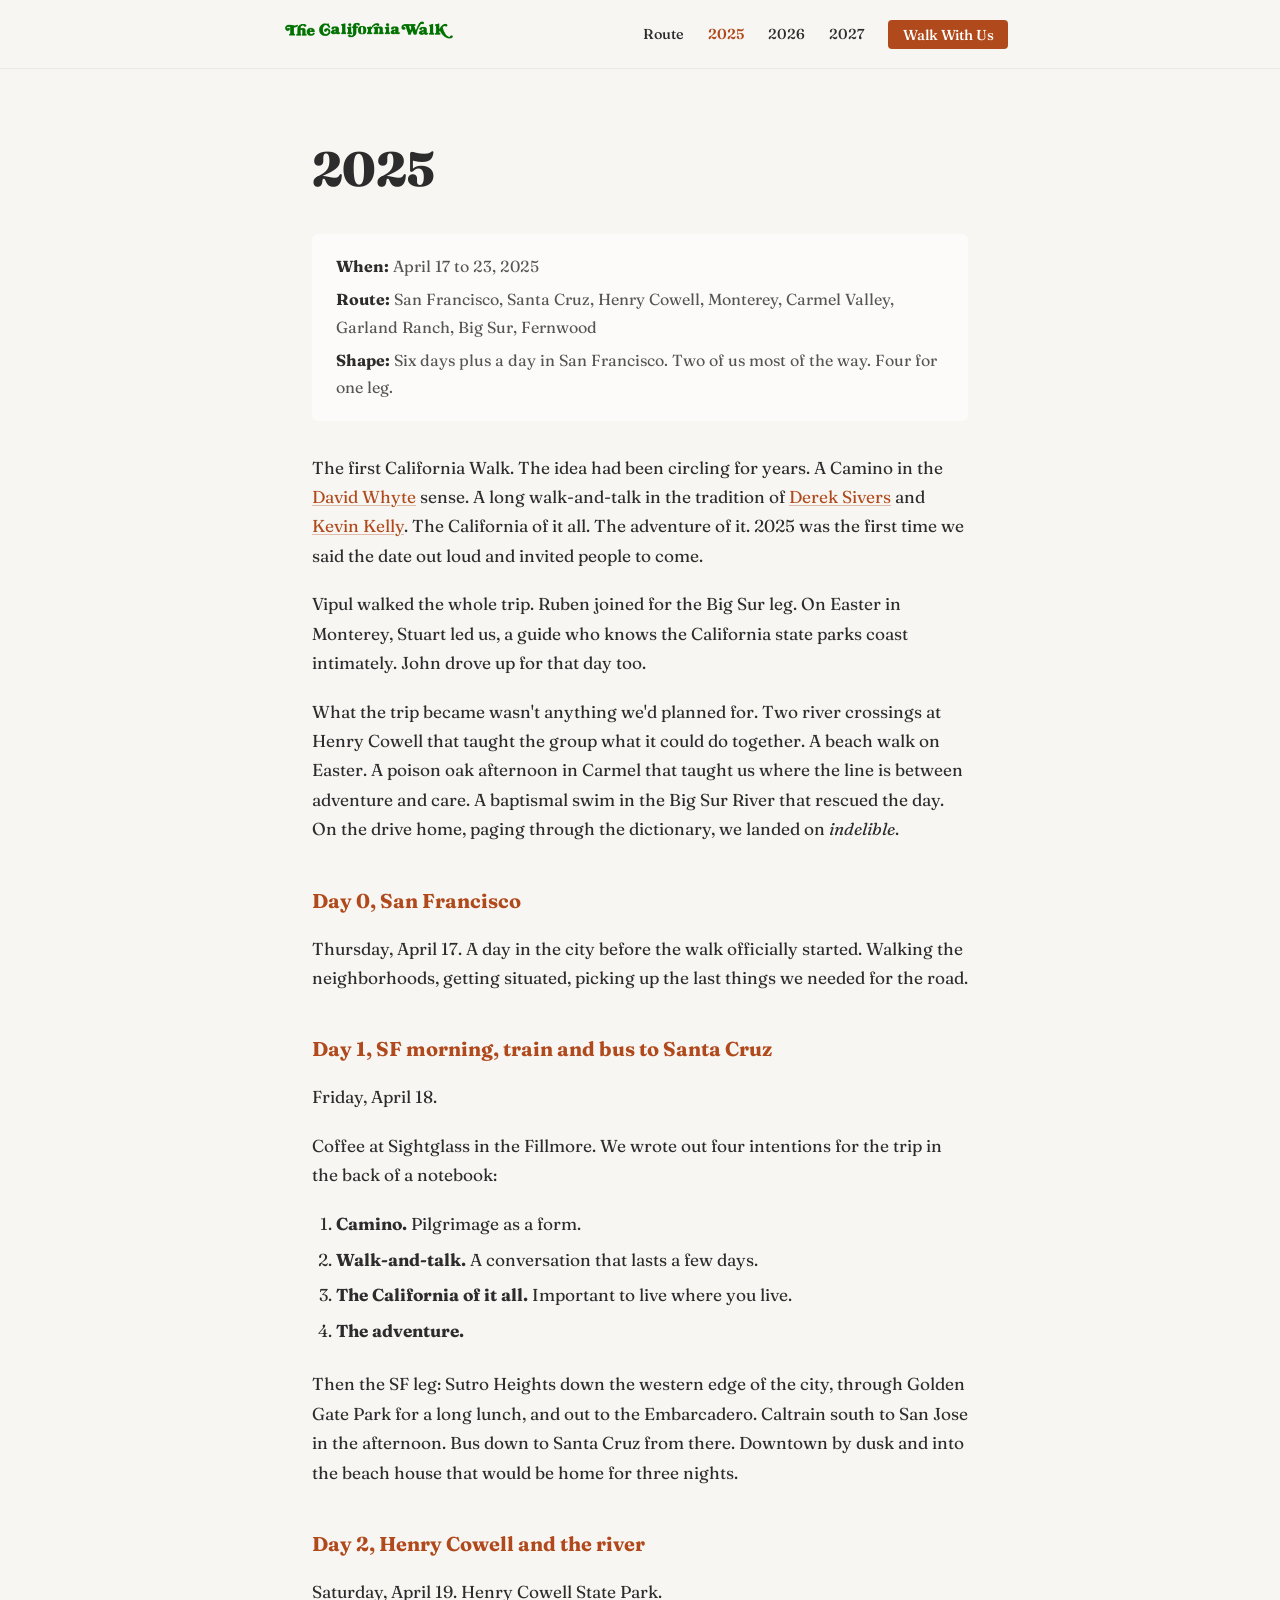
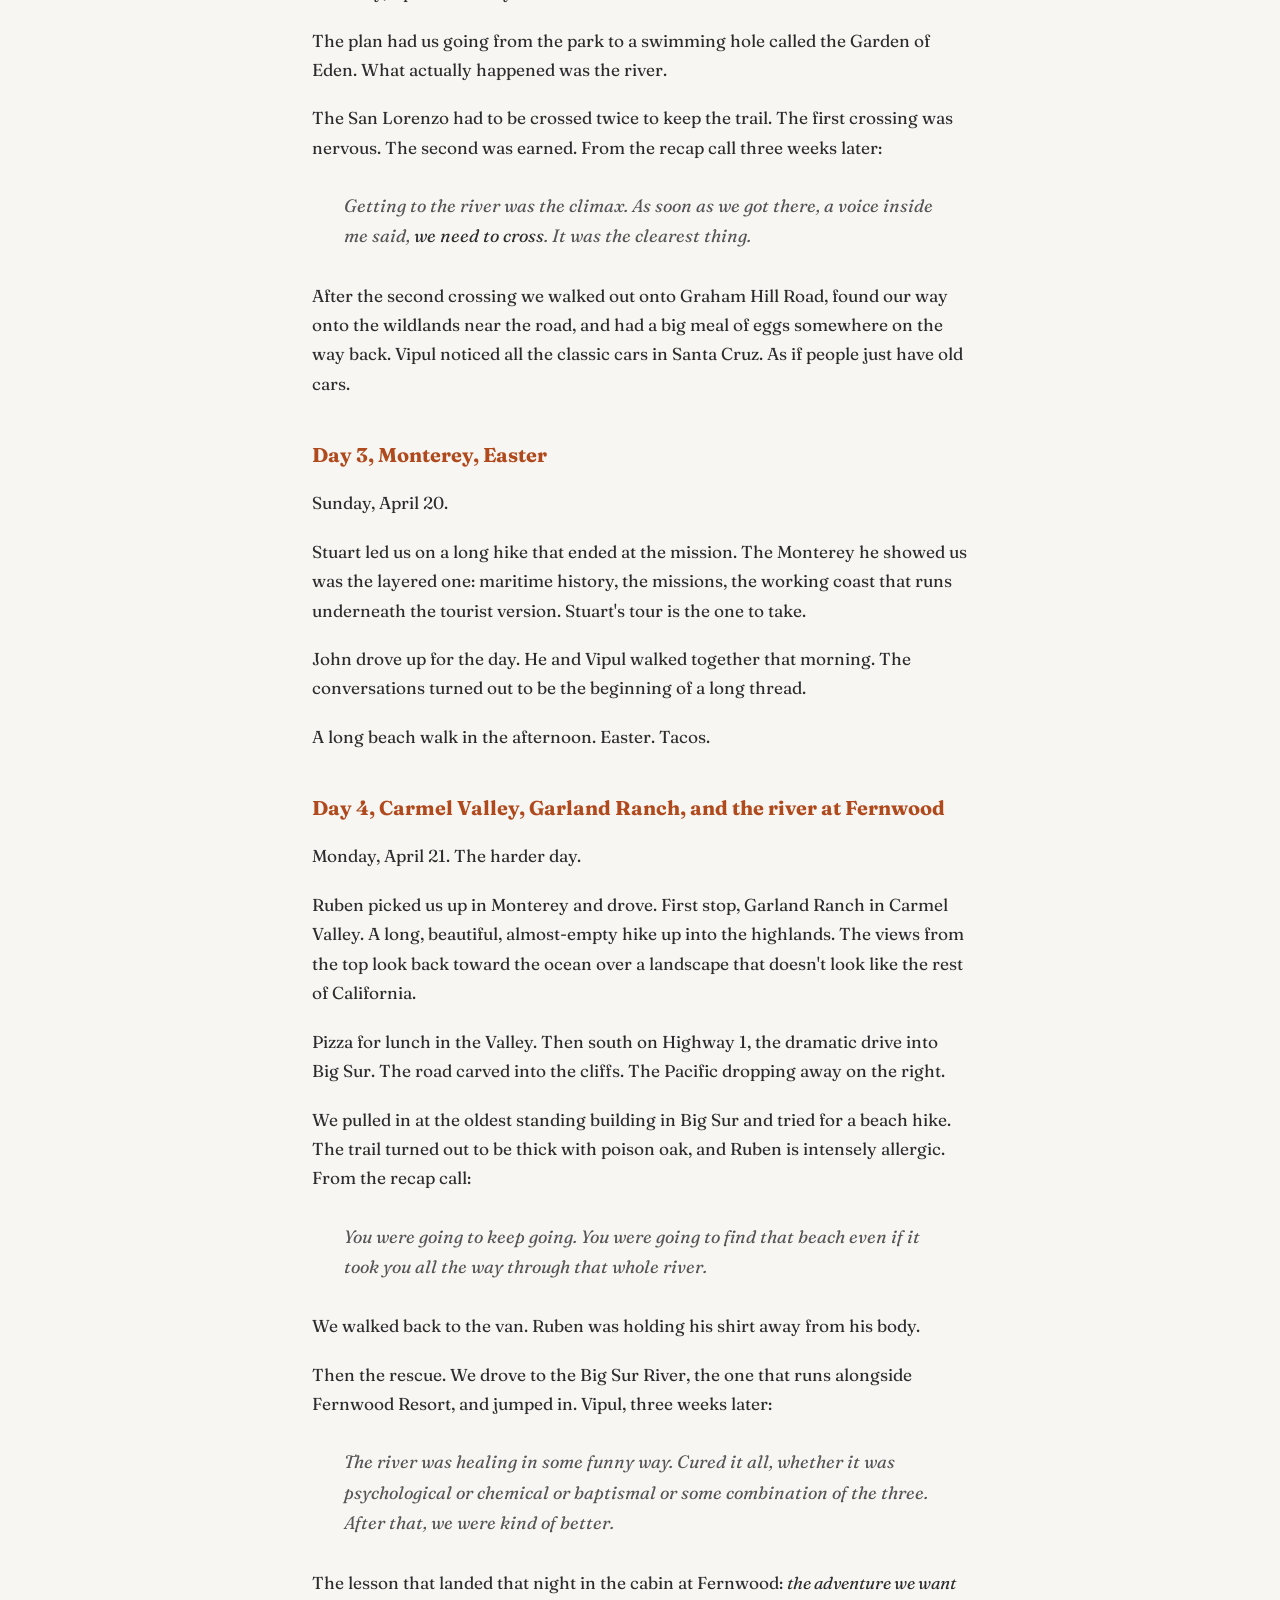
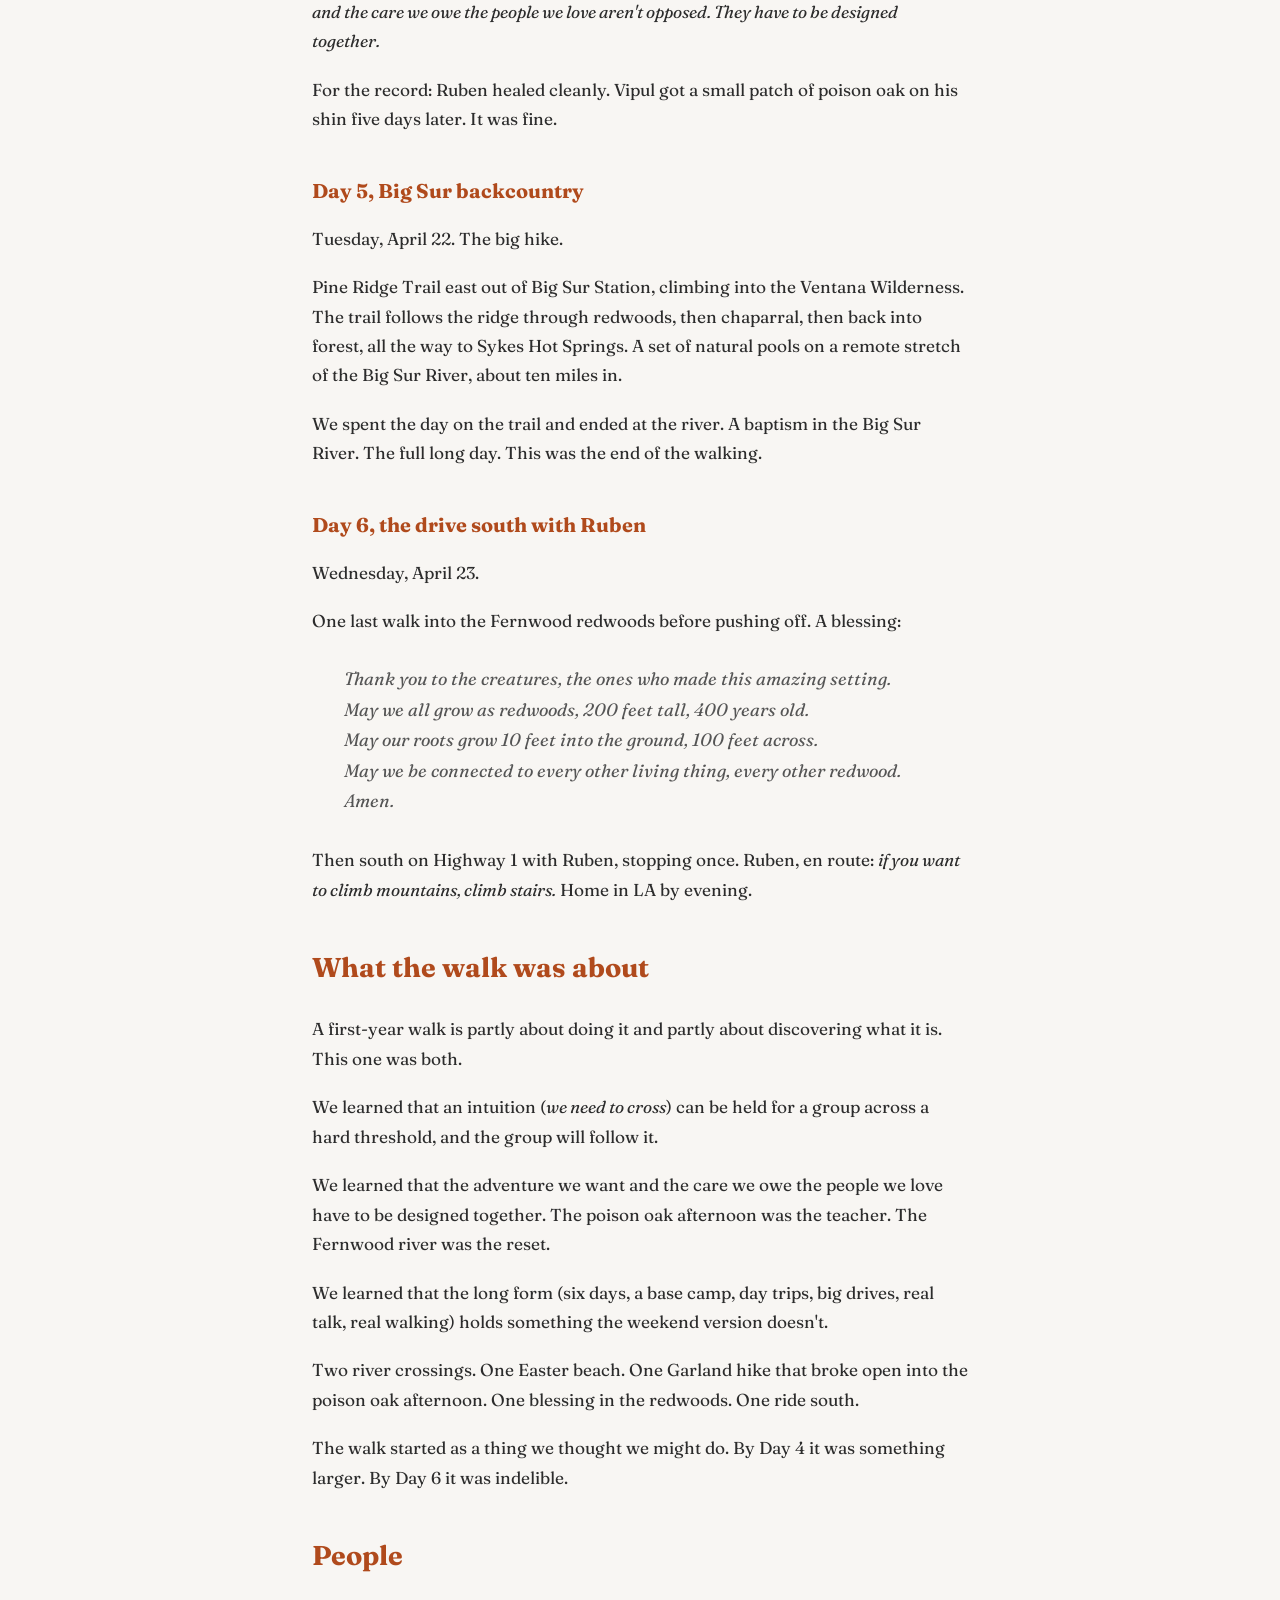
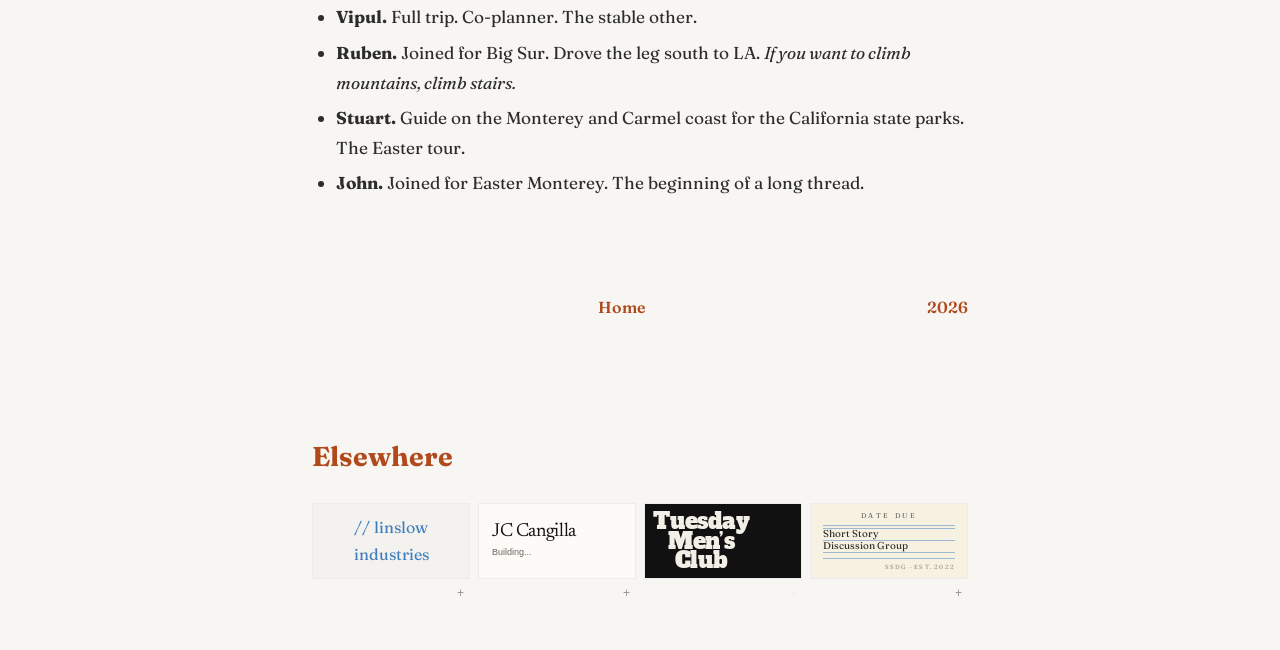
==== commit 434e0b3f: "feat(tiles): tiles open before they leave [t1559] Logo first; a click turns the tile over to a sente" ====
--- a/2025/index.html
+++ b/2025/index.html
@@ -20,6 +20,7 @@
       gtag('config', 'G-KZSX5BPCNR');
     </script>
   <link rel="stylesheet" href="/network-tiles/network-tiles.css">
+  <script src="/network-tiles/network-tiles.js" defer></script>
 </head>
 <body>
     <nav>
--- a/network-tiles/network-tiles.css
+++ b/network-tiles/network-tiles.css
@@ -1,5 +1,9 @@
 /* Network tiles: one quiet frame, eight distinct faces (t1478).
    The outer geometry is shared. Identity stays inside each tile. */
+/* The two faces that need a webfont (JC Cangilla in Newsreader, TMC in Alfa Slab One)
+   load it here, so a site that does not carry the font itself still renders the tile right (JC 9/13, seen on mymorningquestions.com). */
+@import url('https://fonts.googleapis.com/css2?family=Newsreader:ital,wght@0,400;1,400&family=Alfa+Slab+One&display=swap');
+
 .network-tiles {
   --network-tile-accent: var(--accent, #3d7dbe);
   display: grid;
@@ -23,6 +27,7 @@
   display: flex;
   height: 76px;
   min-height: 76px;
+  max-height: 76px;
   overflow: hidden;
   align-items: center;
   justify-content: center;
@@ -51,6 +56,7 @@
 .network-tiles--wall .network-tile {
   height: 150px;
   min-height: 150px;
+  max-height: 150px;
 }
 
 .network-tile.tile-jcc {
@@ -120,3 +126,48 @@
 @media (prefers-reduced-motion: reduce) {
   .network-tile .mmq-cur { animation: none; }
 }
+
+/* The open treatment (t1559). network-tiles.js swaps each linked tile for a card:
+   the face (a button) and its back (the explanation and the link through).
+   Both sit in one cell, so the card keeps the tile's size in every box.
+   The back uses one fixed ink, not the host's --accent: Linslow's theme defines
+   --accent as a near-white grey, which made the link vanish there (9/22). */
+.network-tile-card { position: relative; display: grid; min-width: 0; }
+.network-tile-card > .network-tile,
+.network-tile-card > .network-tile-back { grid-area: 1 / 1; }
+.network-tile-card > .network-tile {
+  width: 100%; margin: 0; cursor: pointer; font: inherit;
+  transition: opacity .22s ease, transform .22s ease;
+}
+.network-tile-card::after {
+  content: '+'; position: absolute; right: 6px; bottom: 3px; pointer-events: none;
+  font: 400 12px/1 -apple-system, BlinkMacSystemFont, 'Segoe UI', Roboto, sans-serif;
+  color: #9a948d; transition: opacity .22s ease;
+}
+.network-tile-card.card-tmc::after, .network-tile-card.card-mmq::after { color: rgba(242, 239, 230, .6); }
+.network-tile-back {
+  box-sizing: border-box; display: flex; flex-direction: column; justify-content: space-between; gap: 4px;
+  min-width: 0; overflow: hidden; padding: 8px 11px 7px;
+  border: 1px solid #3d7dbe; background: #fdfaf7; color: #1a1a1a; text-align: left;
+  opacity: 0; visibility: hidden; transform: translateY(8px);
+  transition: opacity .22s ease, transform .22s ease, visibility 0s linear .22s;
+}
+.network-tile-about { margin: 0; font-family: 'Newsreader', Georgia, serif; font-size: 12px; line-height: 1.25; }
+.network-tile-go {
+  align-self: flex-start; font-family: -apple-system, BlinkMacSystemFont, 'Segoe UI', Roboto, sans-serif;
+  font-size: 10.5px; color: #3d7dbe; text-decoration: none; white-space: nowrap;
+}
+.network-tile-go:hover, .network-tile-go:focus-visible { text-decoration: underline; }
+.network-tile-card.is-open > .network-tile { opacity: 0; transform: translateY(-8px); pointer-events: none; }
+.network-tile-card.is-open::after { opacity: 0; }
+.network-tile-card.is-open > .network-tile-back {
+  opacity: 1; visibility: visible; transform: none;
+  transition: opacity .22s ease, transform .22s ease, visibility 0s;
+}
+.network-tiles--wall .network-tile-back { padding: 14px 16px 12px; }
+.network-tiles--wall .network-tile-about { font-size: 16px; line-height: 1.3; }
+.network-tiles--wall .network-tile-go { font-size: 12px; }
+
+@media (prefers-reduced-motion: reduce) {
+  .network-tile-card > .network-tile, .network-tile-back { transition: none; transform: none; }
+}
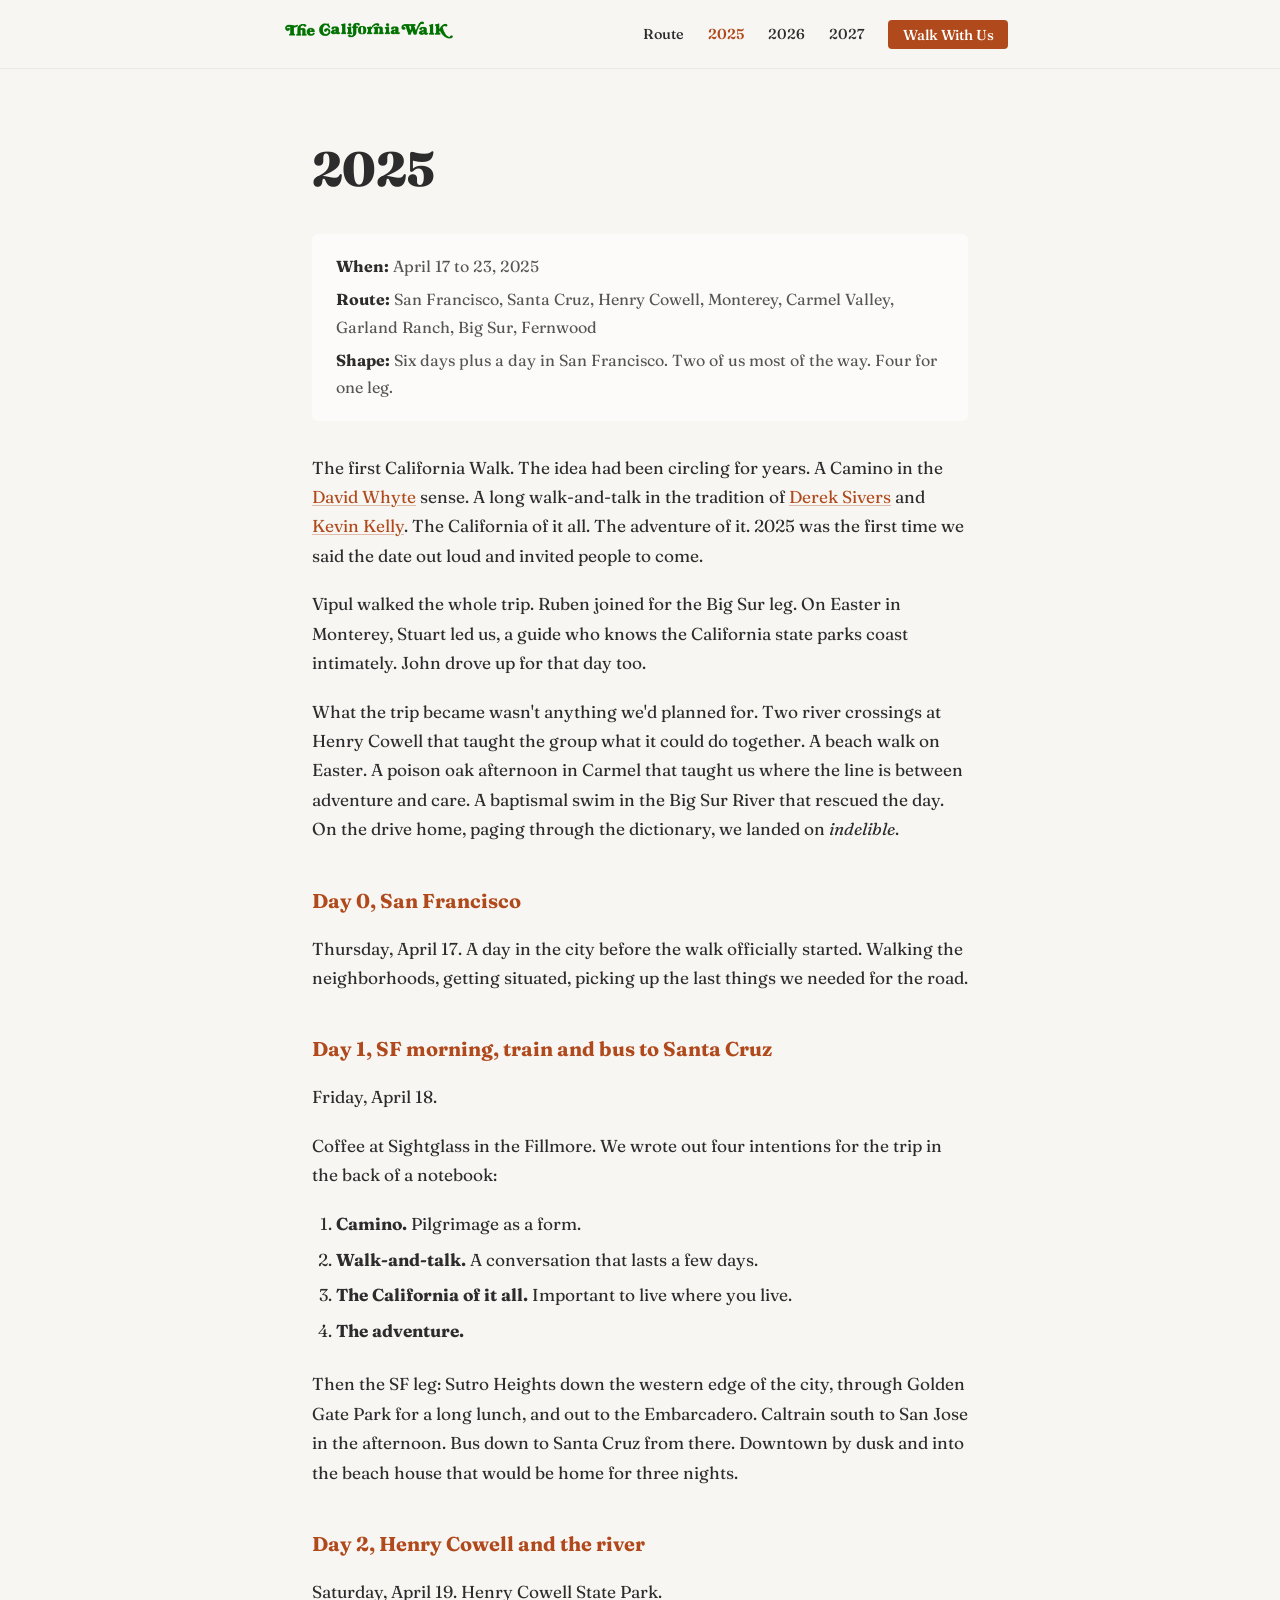
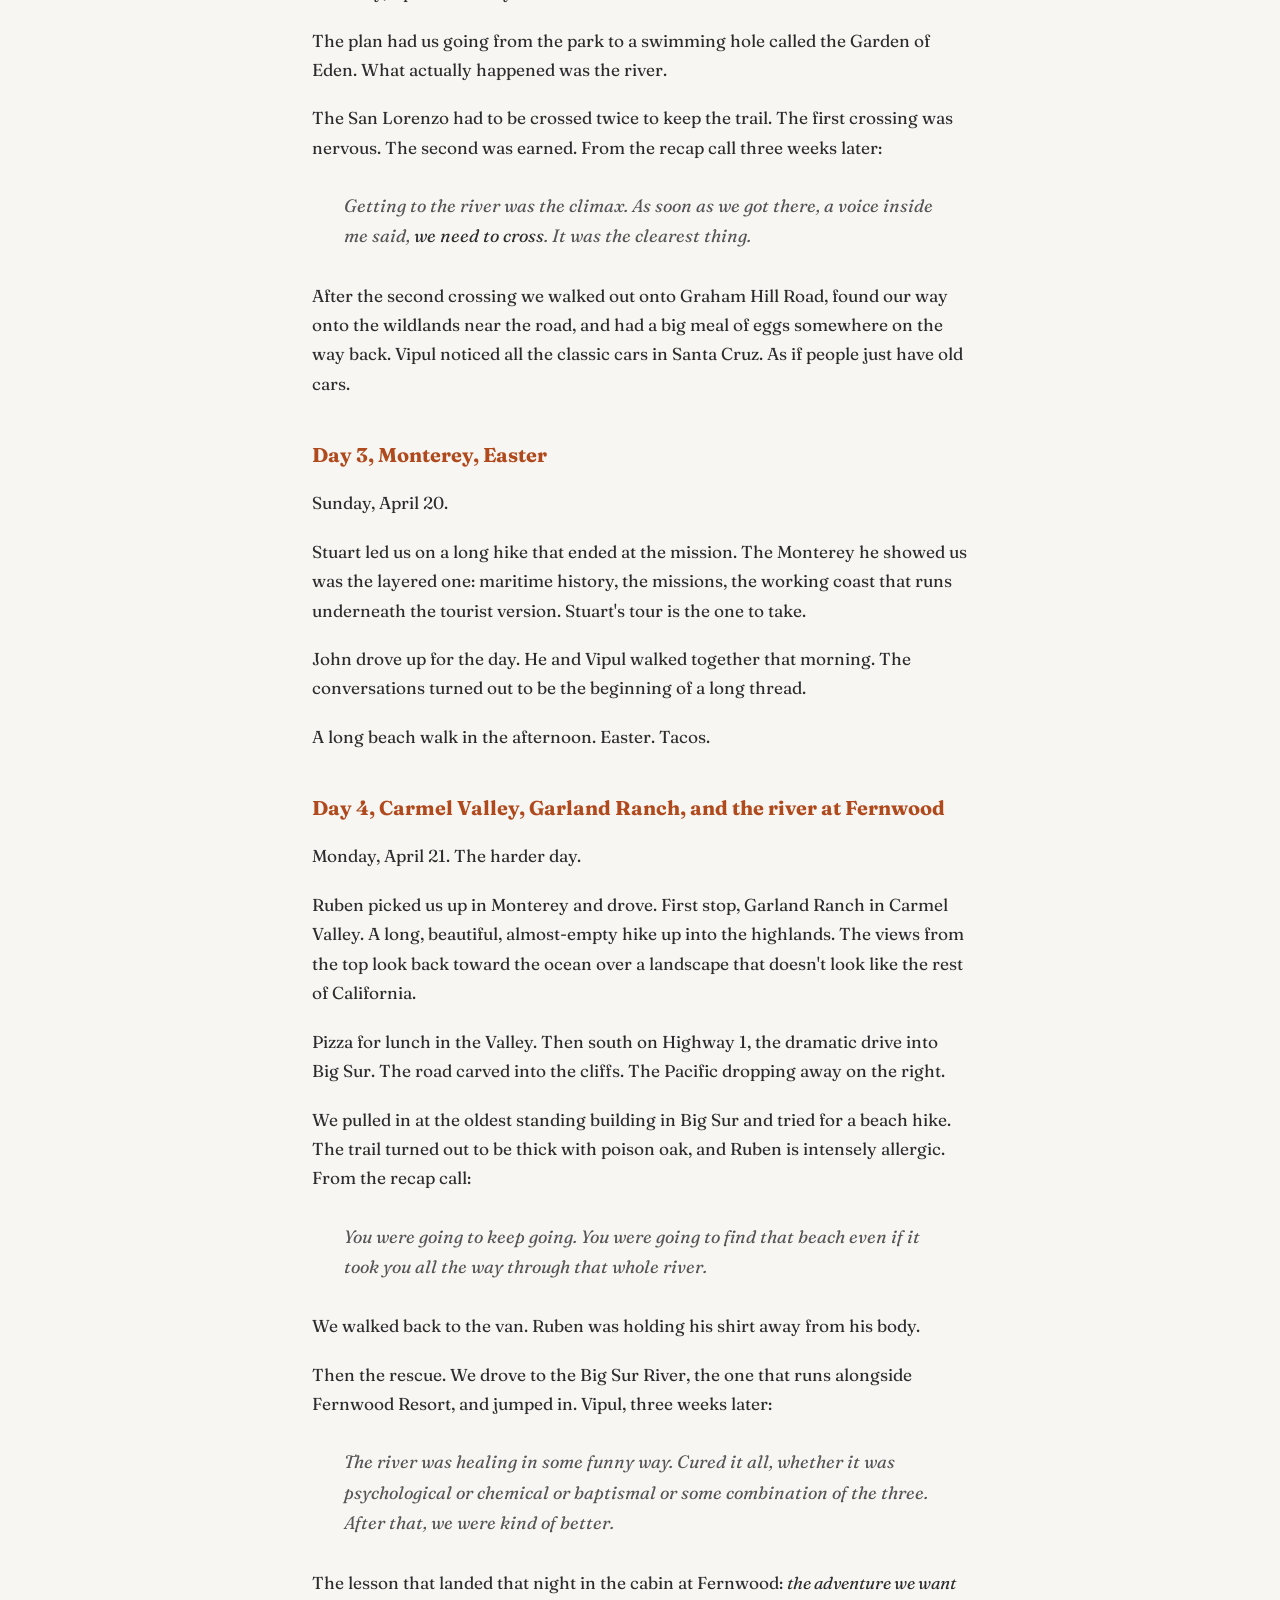
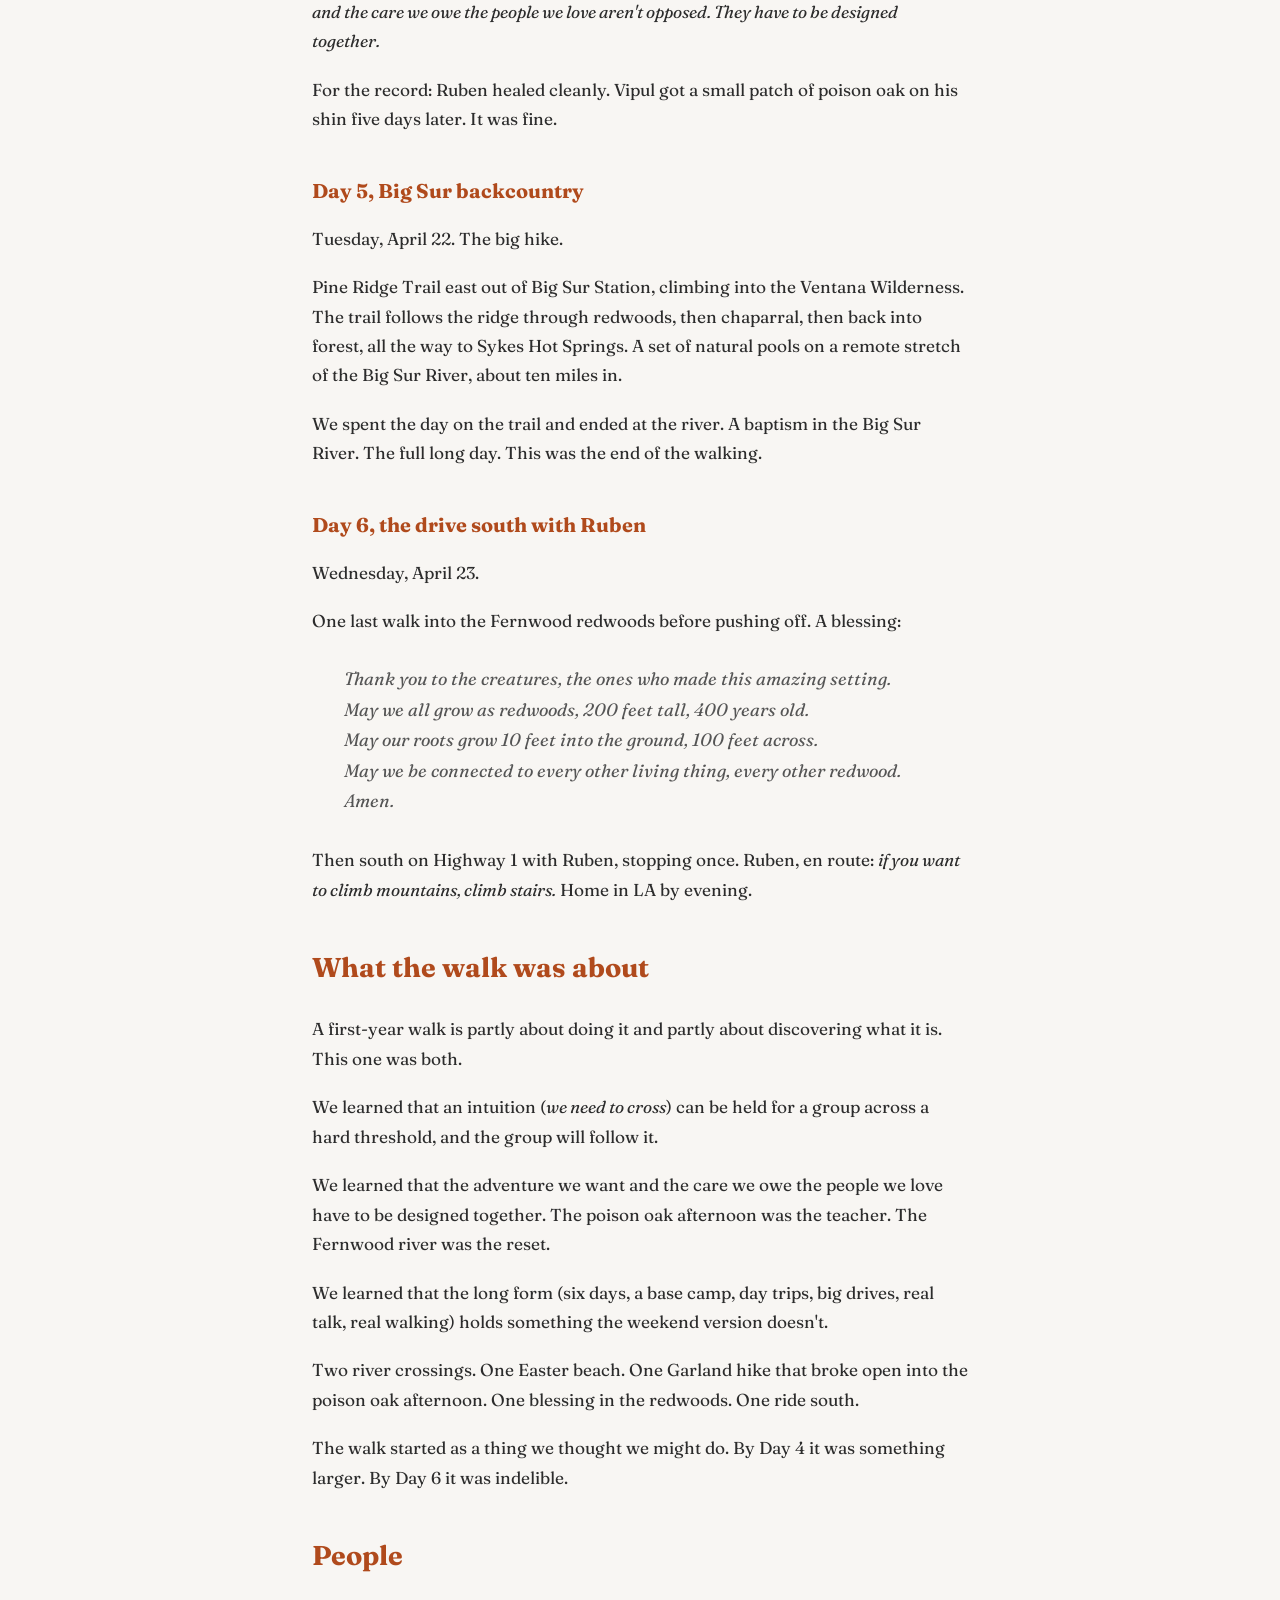
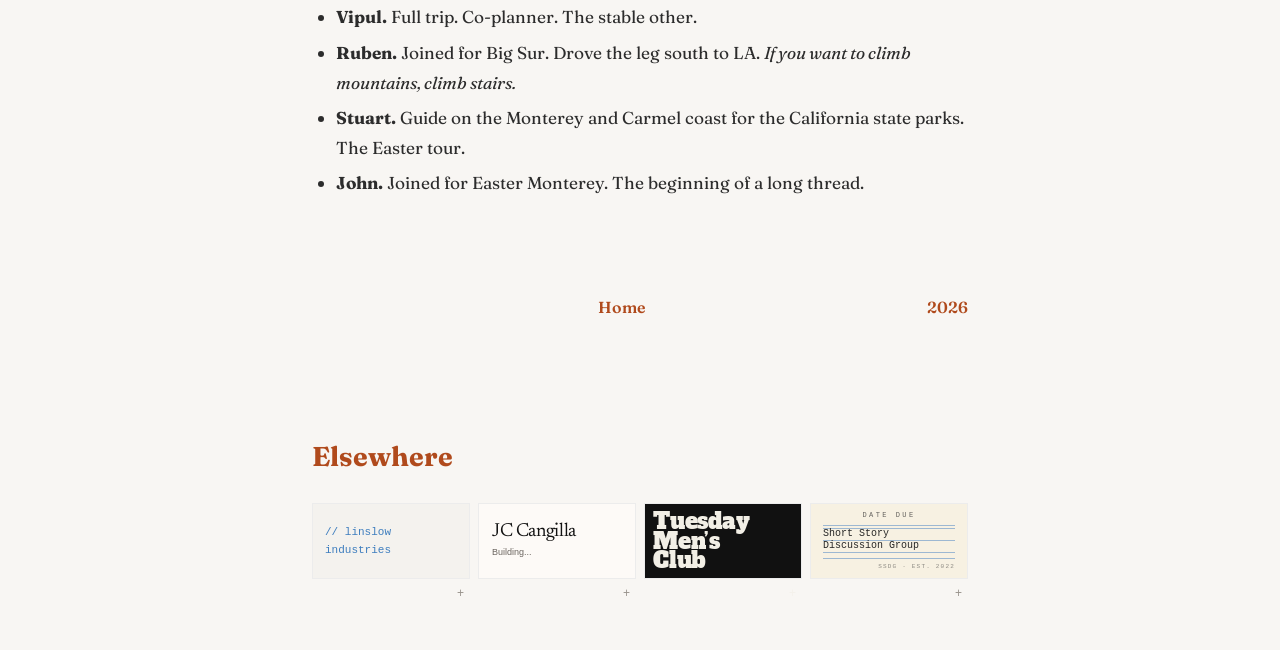
==== commit ce0ff565: "Design fixes F25-F27: statement weights, rust prose links, favicon F25: the affirmative sentence tak" ====
--- a/2025/index.html
+++ b/2025/index.html
@@ -11,6 +11,8 @@
     <meta property="og:url" content="https://thecaliforniawalk.com/2025/">
     <meta property="og:image" content="https://thecaliforniawalk.com/hero-image.jpg">
     <link rel="canonical" href="https://thecaliforniawalk.com/2025/">
+    <link rel="icon" href="/favicon.png">
+    <link rel="apple-touch-icon" href="/apple-touch-icon.png">
     <link rel="stylesheet" href="/style.css">
     <script async src="https://www.googletagmanager.com/gtag/js?id=G-KZSX5BPCNR"></script>
     <script>
--- a/style.css
+++ b/style.css
@@ -212,6 +212,15 @@
     font-weight: 600;
 }
 .walk-list a:hover { text-decoration: underline; }
+
+/* Inline prose links on the home page: same rust treatment as the walk list.
+   Scoped to .intro so nav, buttons, and the Elsewhere tiles are untouched. */
+.intro a {
+    color: var(--accent);
+    text-decoration: none;
+    font-weight: 600;
+}
+.intro a:hover { color: var(--accent-deep); text-decoration: underline; }
 .walk-list .year-meta { color: #555; font-weight: 400; }
 
 .what p {
@@ -585,16 +594,21 @@
 /* The anti-promise, said at poster scale */
 .statement { padding: 6.5rem 0 6rem; text-align: center; }
 .statement .lines {
-    font-size: clamp(2.1rem, 6vw, 4.4rem);
+    max-width: 1040px;
+    margin: 0 auto;
+    padding: 0 2rem;
+    font-size: clamp(1.7rem, 3.6vw, 2.9rem);
     font-weight: 800;
-    line-height: 1.12;
+    line-height: 1.18;
     letter-spacing: -0.02em;
+    text-wrap: balance;
 }
 .statement .after {
     max-width: 640px;
     margin: 2.2rem auto 0;
     padding: 0 2rem;
     font-size: 1.2rem;
+    line-height: 1.6;
 }
 
 /* How we walk: the five understandings */
--- a/network-tiles/network-tiles.css
+++ b/network-tiles/network-tiles.css
@@ -3,6 +3,10 @@
 /* The two faces that need a webfont (JC Cangilla in Newsreader, TMC in Alfa Slab One)
    load it here, so a site that does not carry the font itself still renders the tile right (JC 9/13, seen on mymorningquestions.com). */
 @import url('https://fonts.googleapis.com/css2?family=Newsreader:ital,wght@0,400;1,400&family=Alfa+Slab+One&display=swap');
+
+/* A tile that is a button (t1559) must behave like the anchor it replaced: inherit the page font and start alignment.
+   Low specificity on purpose, so every per-tile font rule below still wins (9/24: font: inherit was overriding Linslow, SSDG and MMQ). */
+button.network-tile { font: inherit; text-align: start; }
 
 .network-tiles {
   --network-tile-accent: var(--accent, #3d7dbe);
@@ -80,7 +84,7 @@
 .network-tile.tile-ssdg { flex-direction: column; align-items: stretch; justify-content: flex-start; padding: 6px 12px; background: #f7f1e2; font-family: ui-monospace, Menlo, monospace; color: #262626; text-align: left; }
 .network-tile .ssdg-head { text-align: center; font-size: 7px; letter-spacing: .35em; color: rgba(38, 38, 38, .7); }
 .network-tile .ssdg-dbl { display: block; flex: none; box-sizing: content-box; width: 100%; height: 2px; margin-top: 3px; border-top: 1px solid #9db8d2; border-bottom: 1px solid #9db8d2; }
-.network-tile .ssdg-line { display: flex; flex: 1; width: 100%; align-items: flex-end; border-bottom: 1px solid #9db8d2; padding-bottom: 1px; font-size: 10px; line-height: 1; }
+.network-tile .ssdg-line { display: flex; flex: 1; width: 100%; align-items: flex-end; border-bottom: 1px solid #9db8d2; padding-bottom: 1px; font-size: 10px; line-height: 1; white-space: nowrap; }
 .network-tile .ssdg-id { padding-top: 3px; text-align: right; font-size: 6px; letter-spacing: .2em; color: rgba(38, 38, 38, .5); }
 
 .network-tile.tile-at { padding: 9px 11px; background: #fff; }
@@ -136,7 +140,7 @@
 .network-tile-card > .network-tile,
 .network-tile-card > .network-tile-back { grid-area: 1 / 1; }
 .network-tile-card > .network-tile {
-  width: 100%; margin: 0; cursor: pointer; font: inherit;
+  width: 100%; margin: 0; cursor: pointer;
   transition: opacity .22s ease, transform .22s ease;
 }
 .network-tile-card::after {
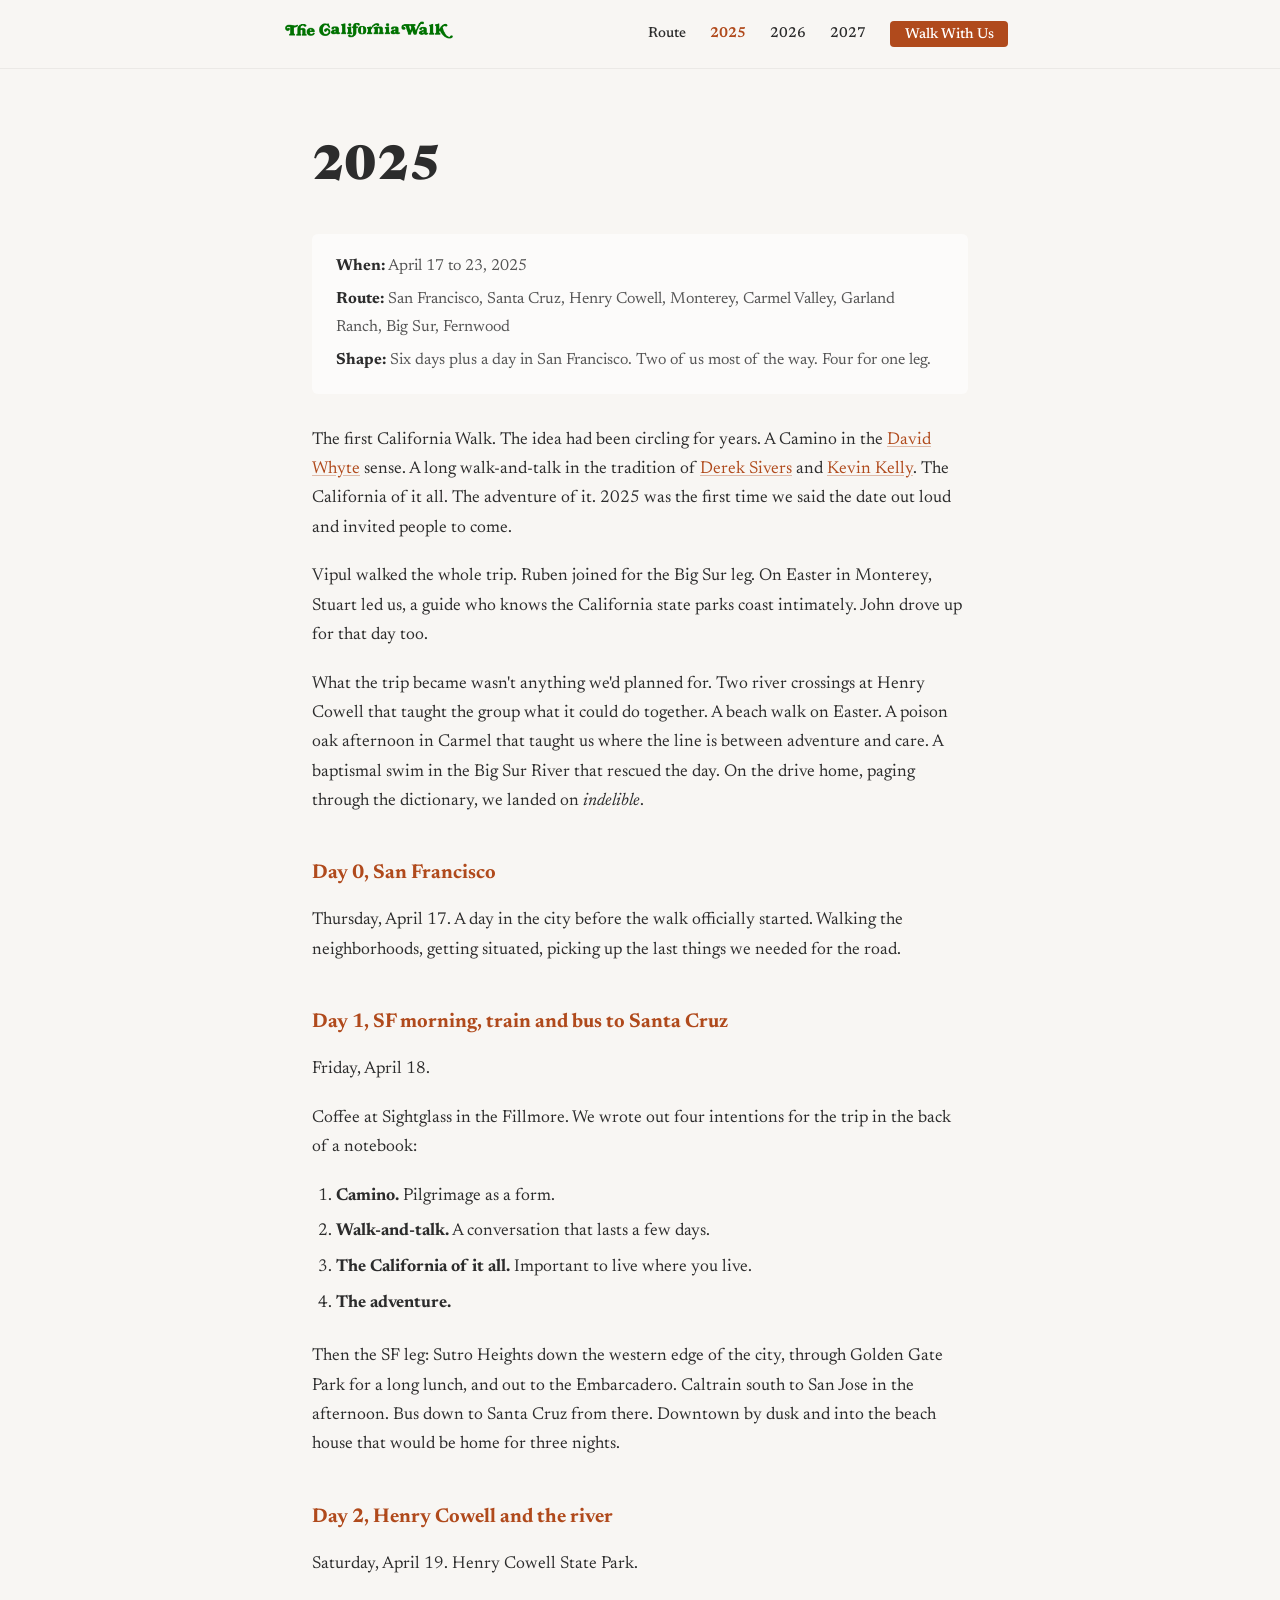
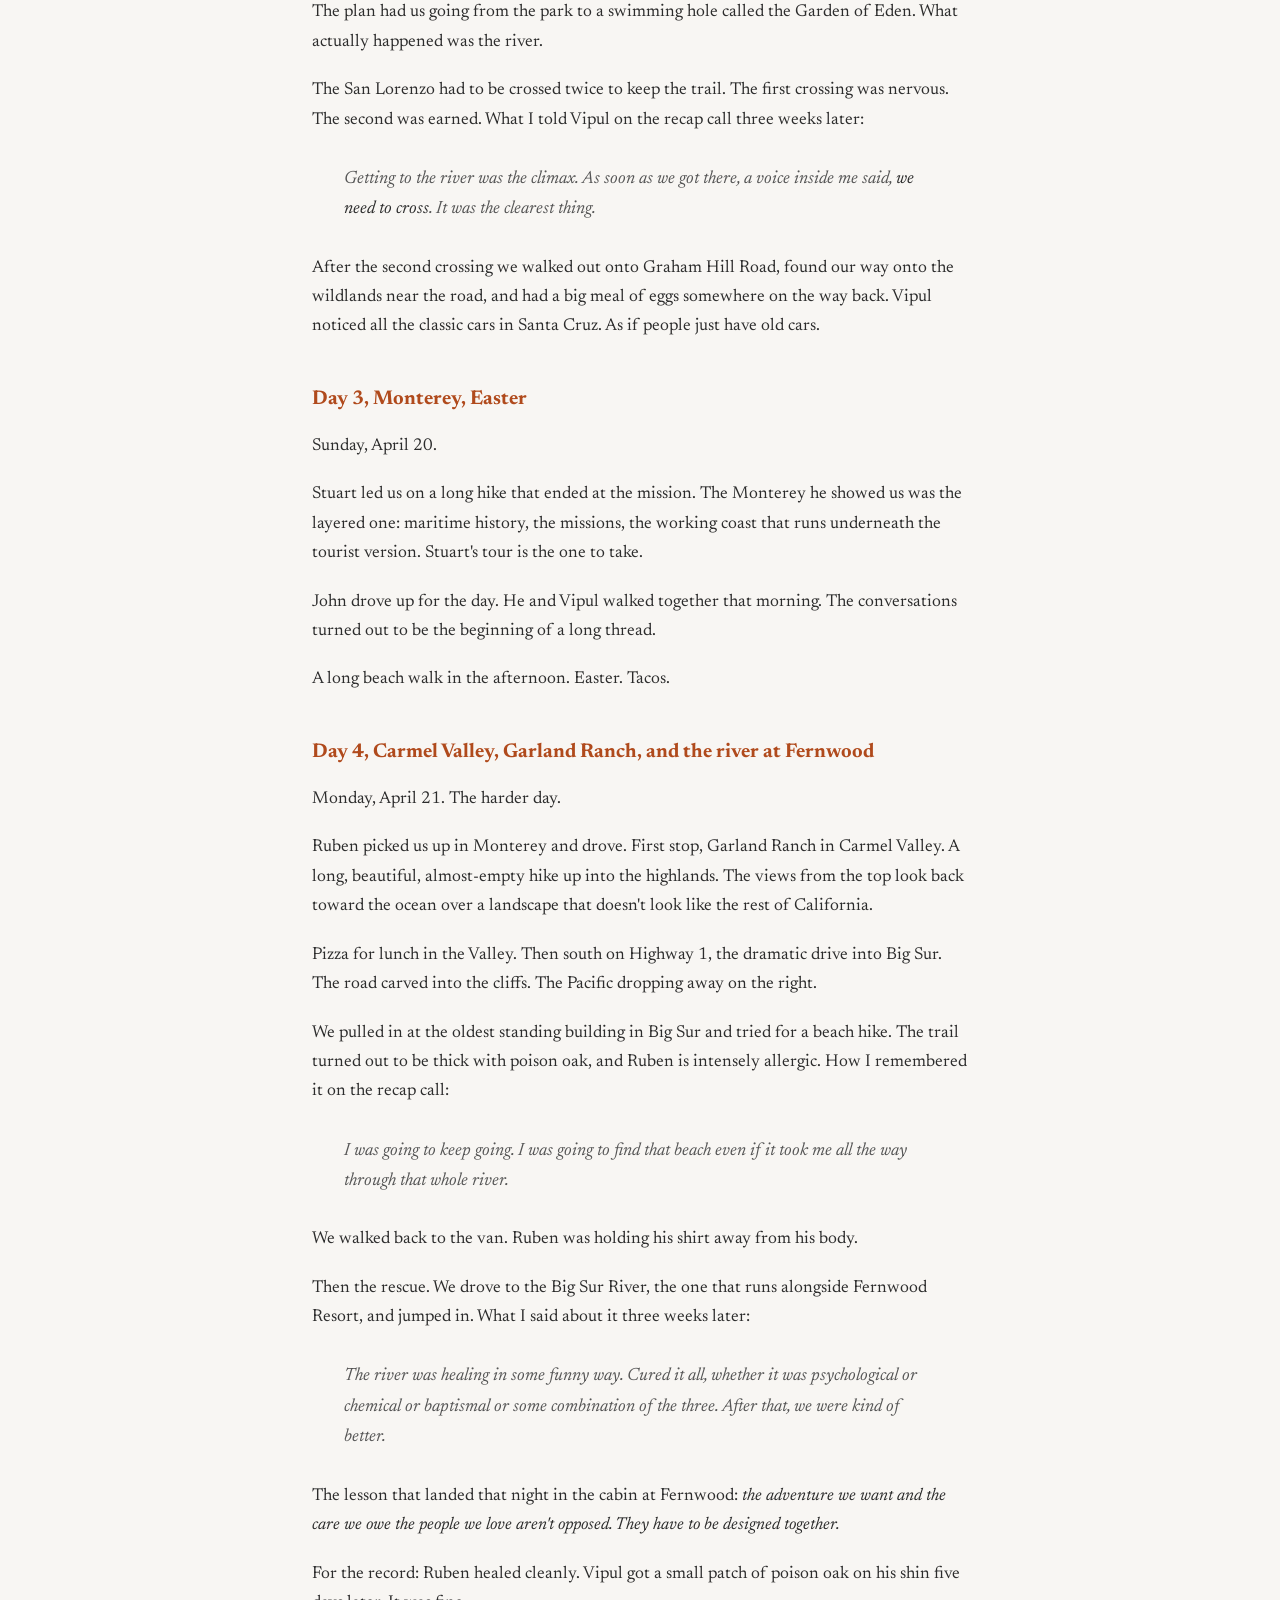
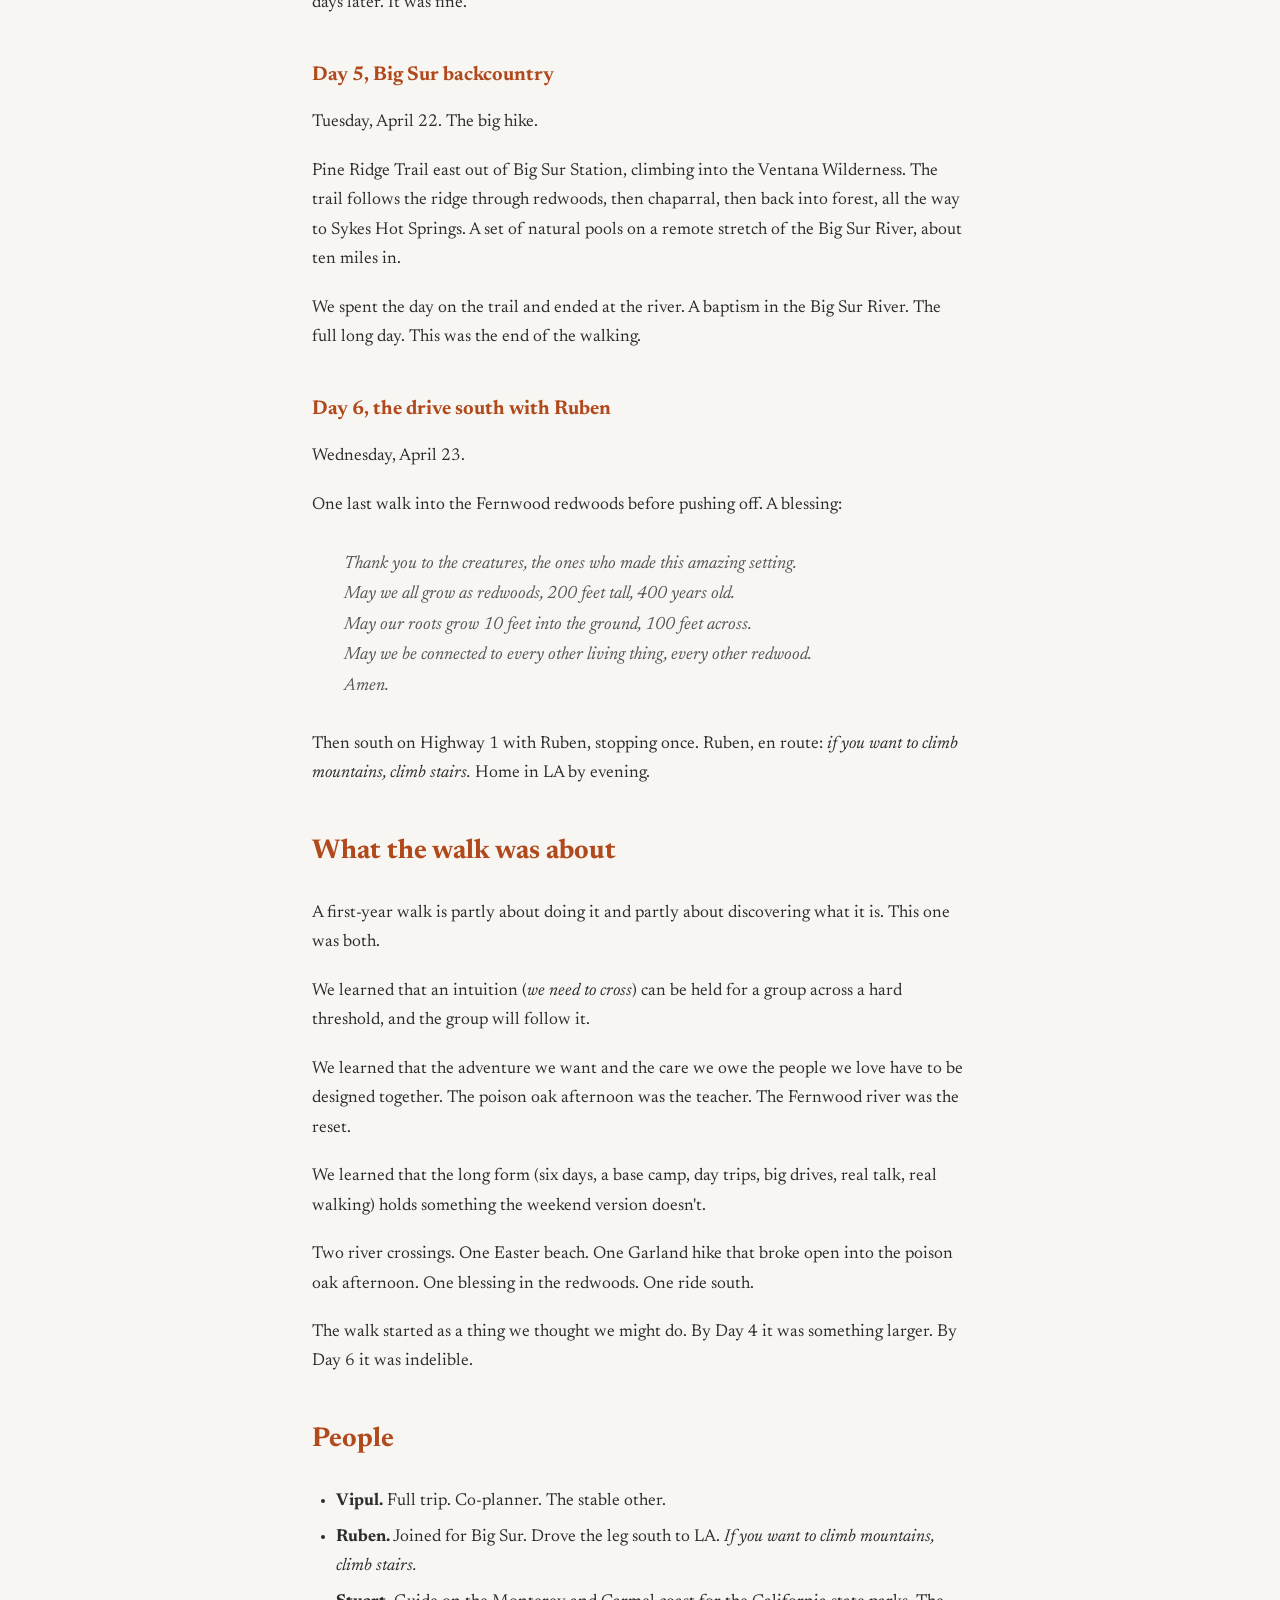
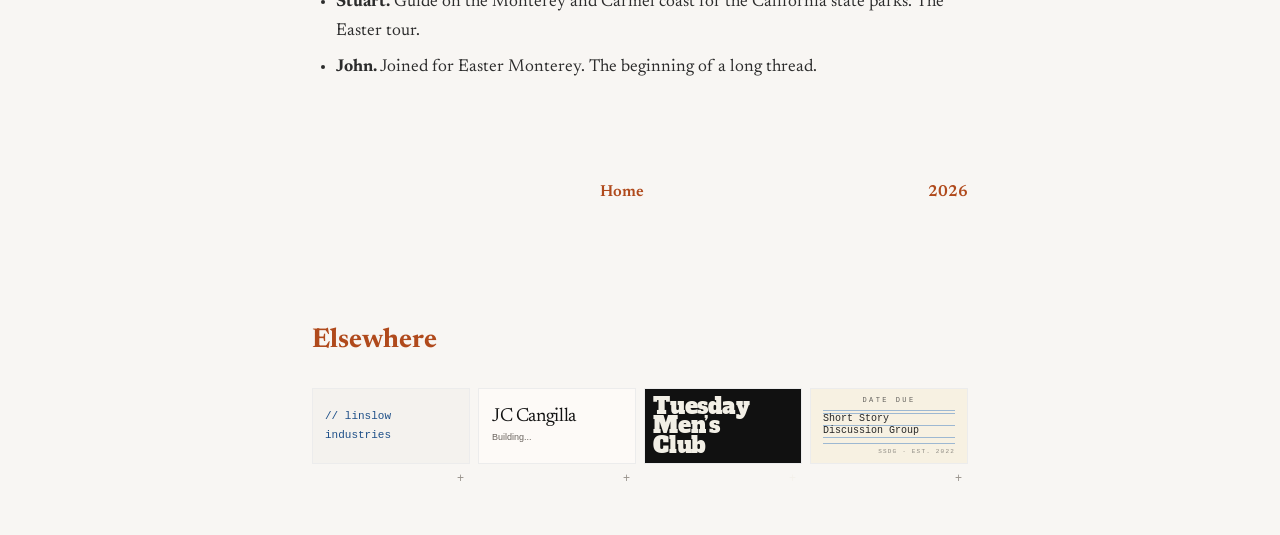
==== commit fa425114: "fix(2025): credit the recap-call lines to JC, restore first person The three recap-call quotes were " ====
--- a/2025/index.html
+++ b/2025/index.html
@@ -76,7 +76,7 @@
         <h3 class="day-title">Day 2, Henry Cowell and the river</h3>
         <p>Saturday, April 19. Henry Cowell State Park.</p>
         <p>The plan had us going from the park to a swimming hole called the Garden of Eden. What actually happened was the river.</p>
-        <p>The San Lorenzo had to be crossed twice to keep the trail. The first crossing was nervous. The second was earned. From the recap call three weeks later:</p>
+        <p>The San Lorenzo had to be crossed twice to keep the trail. The first crossing was nervous. The second was earned. What I told Vipul on the recap call three weeks later:</p>
         <blockquote>
             Getting to the river was the climax. As soon as we got there, a voice inside me said, <em>we need to cross</em>. It was the clearest thing.
         </blockquote>
@@ -92,12 +92,12 @@
         <p>Monday, April 21. The harder day.</p>
         <p>Ruben picked us up in Monterey and drove. First stop, Garland Ranch in Carmel Valley. A long, beautiful, almost-empty hike up into the highlands. The views from the top look back toward the ocean over a landscape that doesn't look like the rest of California.</p>
         <p>Pizza for lunch in the Valley. Then south on Highway 1, the dramatic drive into Big Sur. The road carved into the cliffs. The Pacific dropping away on the right.</p>
-        <p>We pulled in at the oldest standing building in Big Sur and tried for a beach hike. The trail turned out to be thick with poison oak, and Ruben is intensely allergic. From the recap call:</p>
+        <p>We pulled in at the oldest standing building in Big Sur and tried for a beach hike. The trail turned out to be thick with poison oak, and Ruben is intensely allergic. How I remembered it on the recap call:</p>
         <blockquote>
-            You were going to keep going. You were going to find that beach even if it took you all the way through that whole river.
+            I was going to keep going. I was going to find that beach even if it took me all the way through that whole river.
         </blockquote>
         <p>We walked back to the van. Ruben was holding his shirt away from his body.</p>
-        <p>Then the rescue. We drove to the Big Sur River, the one that runs alongside Fernwood Resort, and jumped in. Vipul, three weeks later:</p>
+        <p>Then the rescue. We drove to the Big Sur River, the one that runs alongside Fernwood Resort, and jumped in. What I said about it three weeks later:</p>
         <blockquote>
             The river was healing in some funny way. Cured it all, whether it was psychological or chemical or baptismal or some combination of the three. After that, we were kind of better.
         </blockquote>
--- a/style.css
+++ b/style.css
@@ -1,6 +1,7 @@
-@import url('https://fonts.googleapis.com/css2?family=Alfa+Slab+One&family=Fraunces:ital,opsz,wght@0,9..144,300..900;1,9..144,300..900&family=Newsreader:wght@400&display=swap');
+@import url('https://fonts.googleapis.com/css2?family=Alfa+Slab+One&family=Newsreader:ital,opsz,wght@0,6..72,400..800;1,6..72,400..800&display=swap');
 /* The California Walk -- shared styles
-   v2 craft pass (Aug 2026, t493): Fraunces replaces system sans sitewide,
+   v2 craft pass (Aug 2026, t493): a serif replaces system sans sitewide (Fraunces;
+   Newsreader from Oct 13 2026, JC: 'I don't like this font'),
    accent warmed from saddle brown to burnt sienna, homepage goes full-bleed
    with the motion clips. Ruled source: site-v2-brief.md. */
 * { margin: 0; padding: 0; box-sizing: border-box; }
@@ -12,10 +13,14 @@
     --accent-deep: #8a3a15;
     --redwood: #3e5c40;
     --gold: #d9a441;
-}
+    --pen: #2f6fb0;           /* the family blue: the focus ring (t1803) */
+}
+
+/* Keyboard focus: 2px solid pen, 2px offset, everywhere. Links stay sienna. */
+:focus-visible { outline: 2px solid var(--pen); outline-offset: 2px; }
 
 body {
-    font-family: 'Fraunces', Georgia, 'Times New Roman', serif;
+    font-family: 'Newsreader', Georgia, 'Times New Roman', serif;
     font-optical-sizing: auto;
     line-height: 1.7;
     color: var(--ink);
@@ -401,7 +406,6 @@
 }
 .invite-form input:focus,
 .invite-form textarea:focus {
-    outline: none;
     border-color: var(--accent);
     background: white;
 }
@@ -454,6 +458,7 @@
     color: #999;
     font-style: italic;
 }
+.footer-note a { color: var(--accent); text-underline-offset: 2px; }
 
 /* Elsewhere: tiles as a light page section (matches jccangilla.com treatment) */
 .elsewhere {
@@ -524,7 +529,7 @@
 
 /* Elsewhere tile refinements (Aug 2026): real faces + leak-proofing */
 .tile-tmc span { font-family: 'Alfa Slab One', 'Arial Black', Arial, sans-serif; font-weight: 400; }
-.tile-linslow { background: #f4f2ee; font-family: ui-monospace, Menlo, monospace; font-size: 11px; color: #3D7DBE; }
+.tile-linslow { background: #f4f2ee; font-family: ui-monospace, Menlo, monospace; font-size: 11px; color: #1d4f88; }
 .elsewhere-tiles { grid-template-columns: repeat(4, 1fr); max-width: 660px; }
 @media (max-width: 700px) { .elsewhere-tiles { grid-template-columns: repeat(2, 1fr); } }
 
@@ -597,7 +602,7 @@
     max-width: 1040px;
     margin: 0 auto;
     padding: 0 2rem;
-    font-size: clamp(1.7rem, 3.6vw, 2.9rem);
+    font-size: clamp(2.1rem, 4.4vw, 3.8rem);
     font-weight: 800;
     line-height: 1.18;
     letter-spacing: -0.02em;
--- a/network-tiles/network-tiles.css
+++ b/network-tiles/network-tiles.css
@@ -8,8 +8,11 @@
    Low specificity on purpose, so every per-tile font rule below still wins (9/24: font: inherit was overriding Linslow, SSDG and MMQ). */
 button.network-tile { font: inherit; text-align: start; }
 
+/* Hover and focus are pen, the family blue (2026-10-15, t1798). The strip reads the host's --pen,
+   never its --accent: Linslow's --accent was a near-white grey and the walk's is sienna. A host on a
+   dark ground sets --pen to the night value, #8db8e8. */
 .network-tiles {
-  --network-tile-accent: var(--accent, #3d7dbe);
+  --network-tile-accent: var(--pen, #2f6fb0);
   display: grid;
   grid-template-columns: repeat(4, minmax(0, 1fr));
   gap: 8px;
@@ -73,7 +76,7 @@
 .network-tile .jcc-name { font-family: 'Newsreader', Georgia, serif; font-size: 19px; font-weight: 400; line-height: 1; letter-spacing: -.02em; color: #121212; }
 .network-tile .jcc-sig { margin-top: 4px; font-family: -apple-system, BlinkMacSystemFont, 'Segoe UI', Roboto, sans-serif; font-size: 9px; color: #6b6560; }
 
-.network-tile.tile-linslow { padding: 8px 12px; background: #f4f2ee; font-family: ui-monospace, Menlo, monospace; font-size: 11px; color: #3d7dbe; }
+.network-tile.tile-linslow { padding: 8px 12px; background: #f4f2ee; font-family: ui-monospace, Menlo, monospace; font-size: 11px; color: #1d4f88; } /* linslow-blue (JC, 2026-10-15, t1812) */
 
 .network-tile.tile-tmc { justify-content: flex-start; padding: 6px 8px; background: #111; }
 .network-tile .tmc-mark { font-family: 'Alfa Slab One', 'Arial Black', Arial, sans-serif; font-size: 22px; font-weight: 400; line-height: .88; letter-spacing: -.01em; color: #f2efe6; }
@@ -134,8 +137,9 @@
 /* The open treatment (t1559). network-tiles.js swaps each linked tile for a card:
    the face (a button) and its back (the explanation and the link through).
    Both sit in one cell, so the card keeps the tile's size in every box.
-   The back uses one fixed ink, not the host's --accent: Linslow's theme defines
-   --accent as a near-white grey, which made the link vanish there (9/22). */
+   The back is always paper, so its border and link use pen's paper value whatever the host sets
+   (5.0:1 on #fdfaf7; the host's --accent made the link vanish on Linslow, 9/22). The card pins
+   --pen as well, so a host focus ring drawn inside it stays the paper value (t1798). */
 .network-tile-card { position: relative; display: grid; min-width: 0; }
 .network-tile-card > .network-tile,
 .network-tile-card > .network-tile-back { grid-area: 1 / 1; }
@@ -152,16 +156,19 @@
 .network-tile-back {
   box-sizing: border-box; display: flex; flex-direction: column; justify-content: space-between; gap: 4px;
   min-width: 0; overflow: hidden; padding: 8px 11px 7px;
-  border: 1px solid #3d7dbe; background: #fdfaf7; color: #1a1a1a; text-align: left;
+  --pen: #2f6fb0;
+  border: 1px solid #2f6fb0; background: #fdfaf7; color: #1a1a1a; text-align: left;
   opacity: 0; visibility: hidden; transform: translateY(8px);
   transition: opacity .22s ease, transform .22s ease, visibility 0s linear .22s;
 }
 .network-tile-about { margin: 0; font-family: 'Newsreader', Georgia, serif; font-size: 12px; line-height: 1.25; }
 .network-tile-go {
   align-self: flex-start; font-family: -apple-system, BlinkMacSystemFont, 'Segoe UI', Roboto, sans-serif;
-  font-size: 10.5px; color: #3d7dbe; text-decoration: none; white-space: nowrap;
+  font-size: 10.5px; color: #2f6fb0; text-decoration: none; white-space: nowrap;
 }
 .network-tile-go:hover, .network-tile-go:focus-visible { text-decoration: underline; }
+/* Pen even under a host's footer link rule (TMC's .site-footer a is #6f6f6f, and outranks a bare class). */
+.network-tile-back .network-tile-go, .network-tile-back .network-tile-go:hover { color: #2f6fb0; }
 .network-tile-card.is-open > .network-tile { opacity: 0; transform: translateY(-8px); pointer-events: none; }
 .network-tile-card.is-open::after { opacity: 0; }
 .network-tile-card.is-open > .network-tile-back {
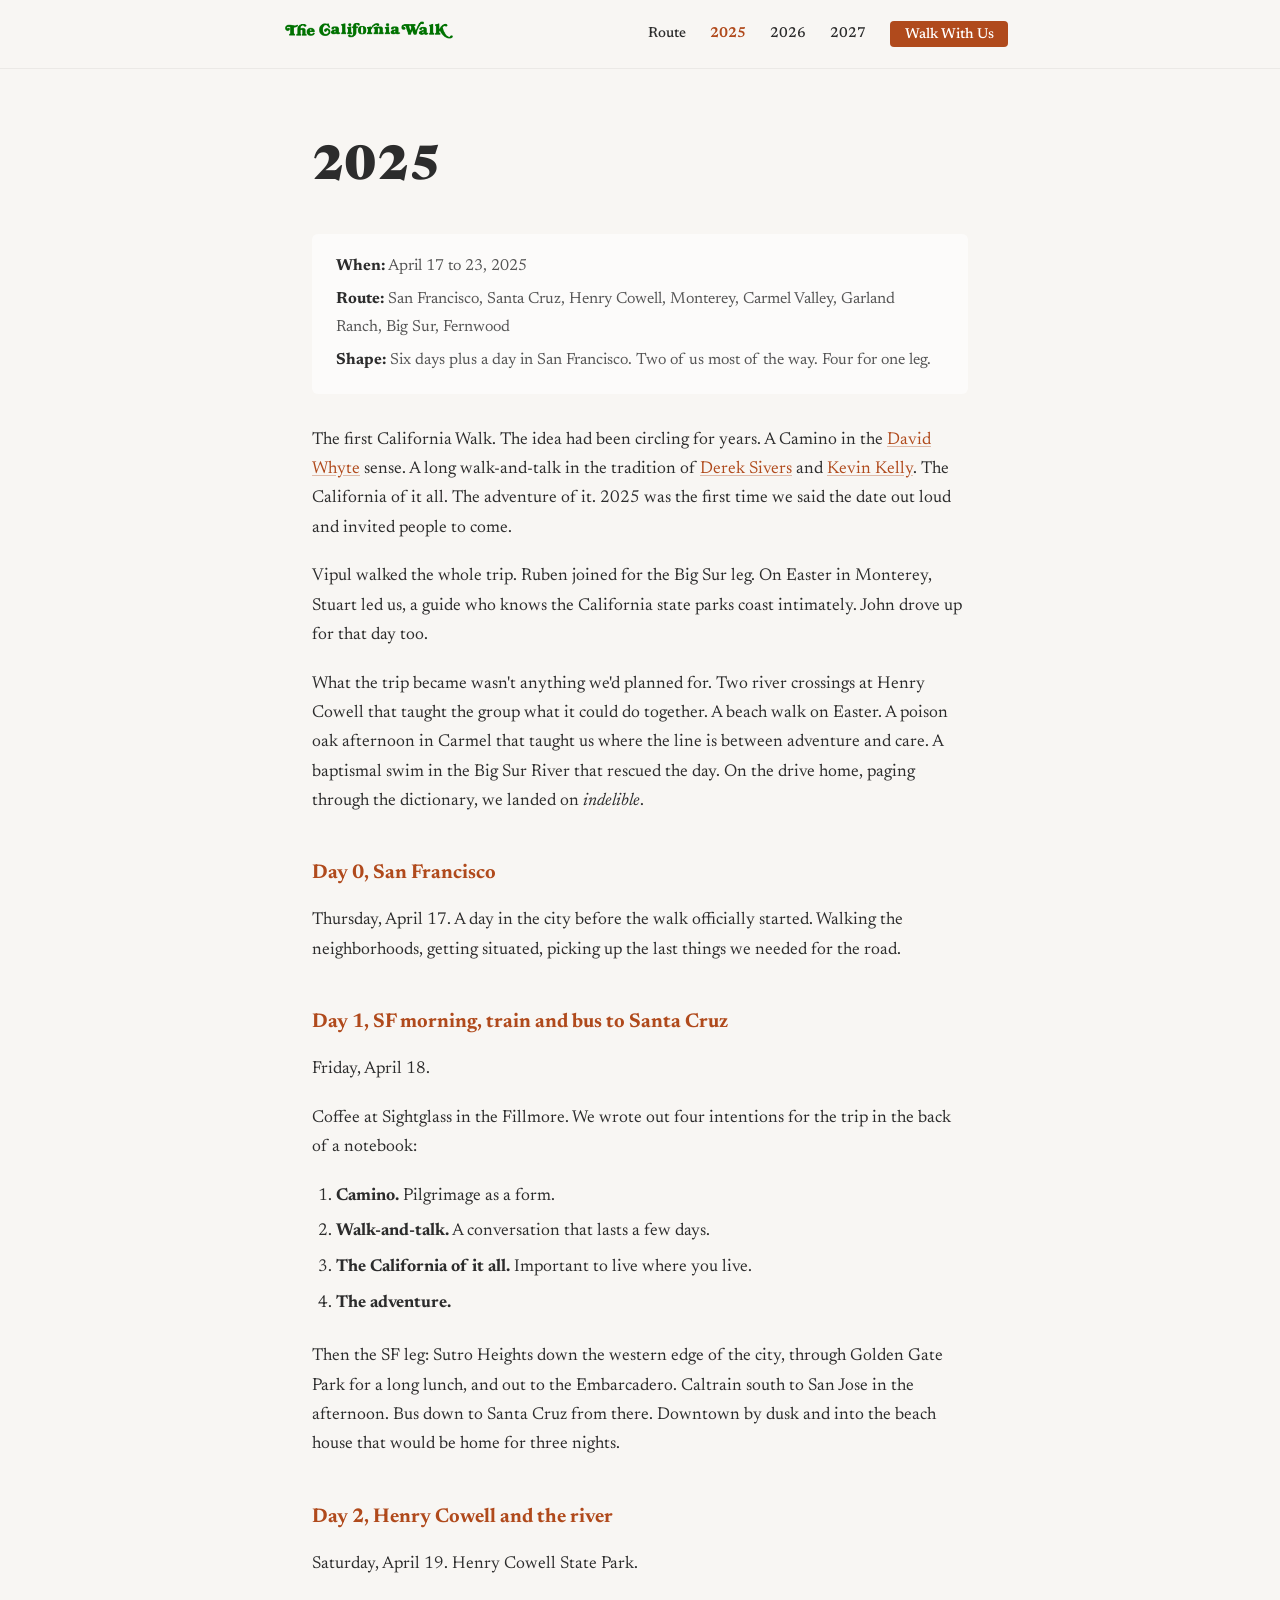
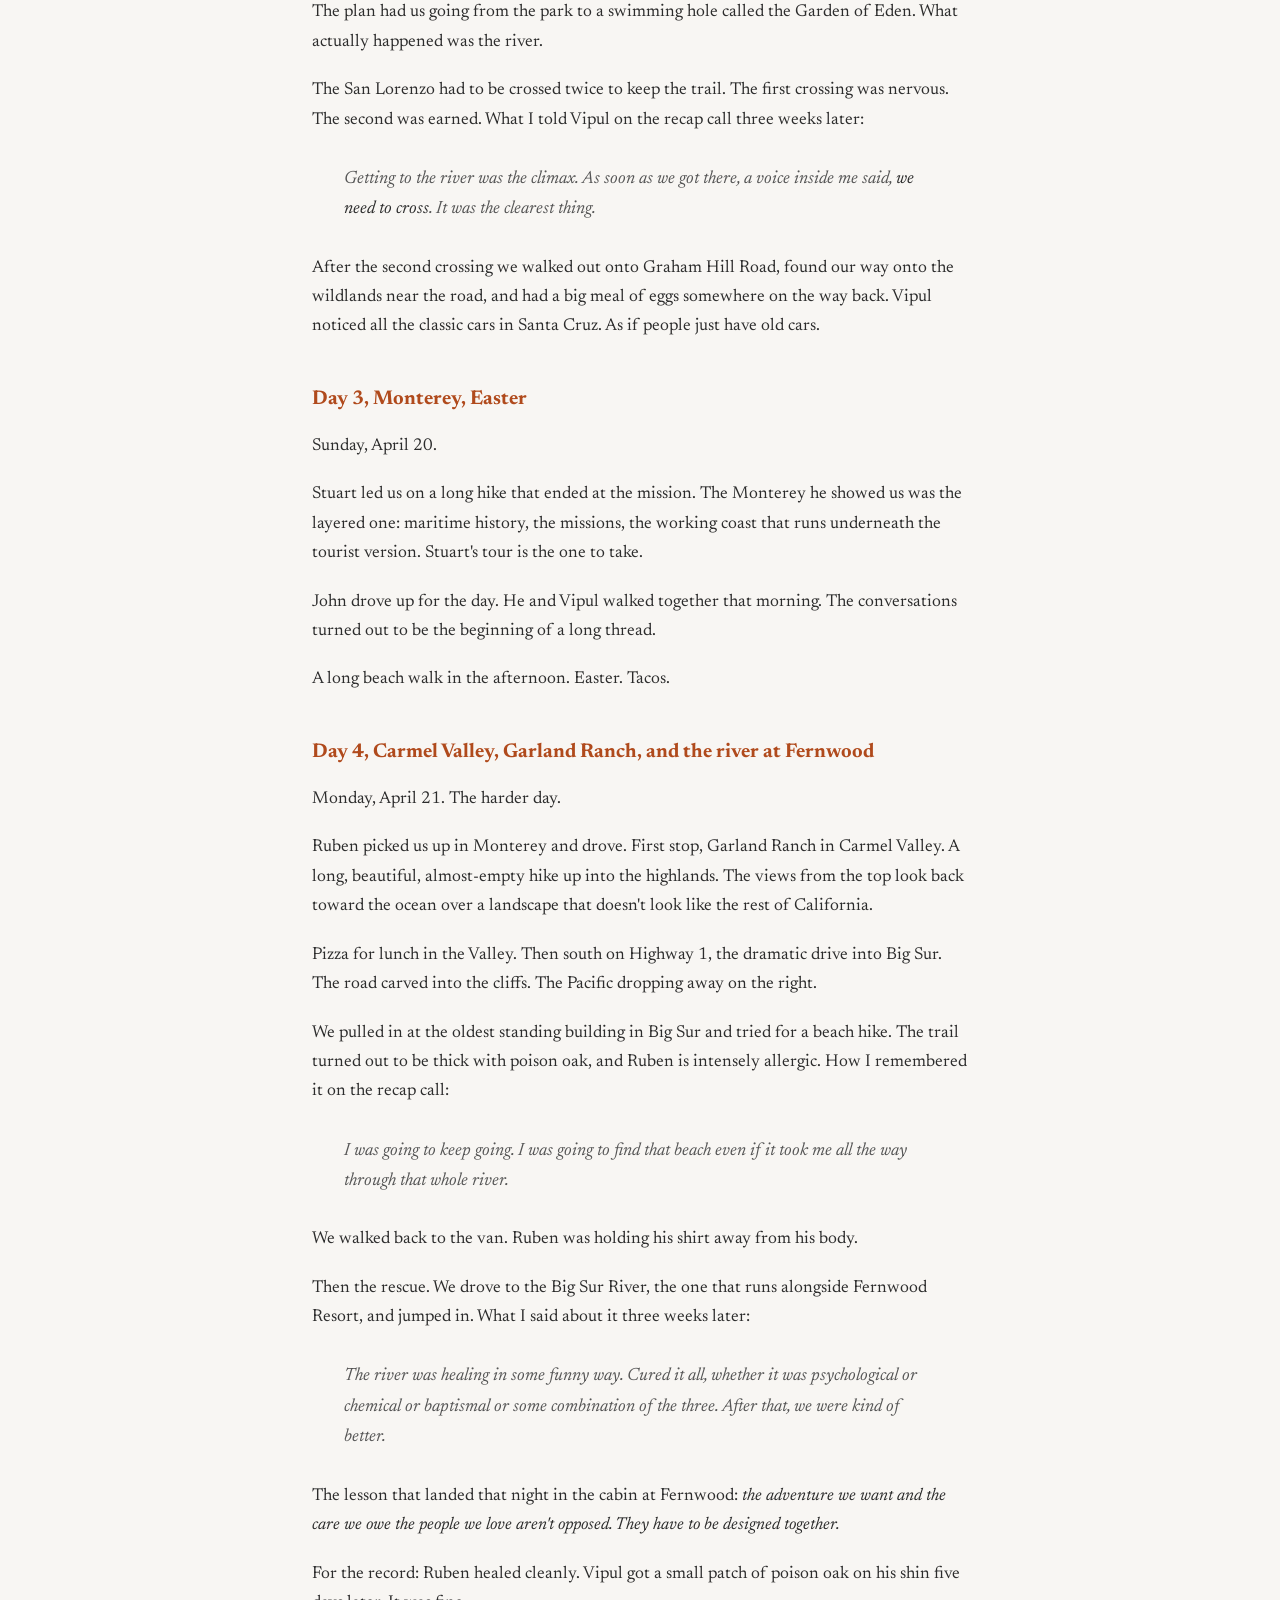
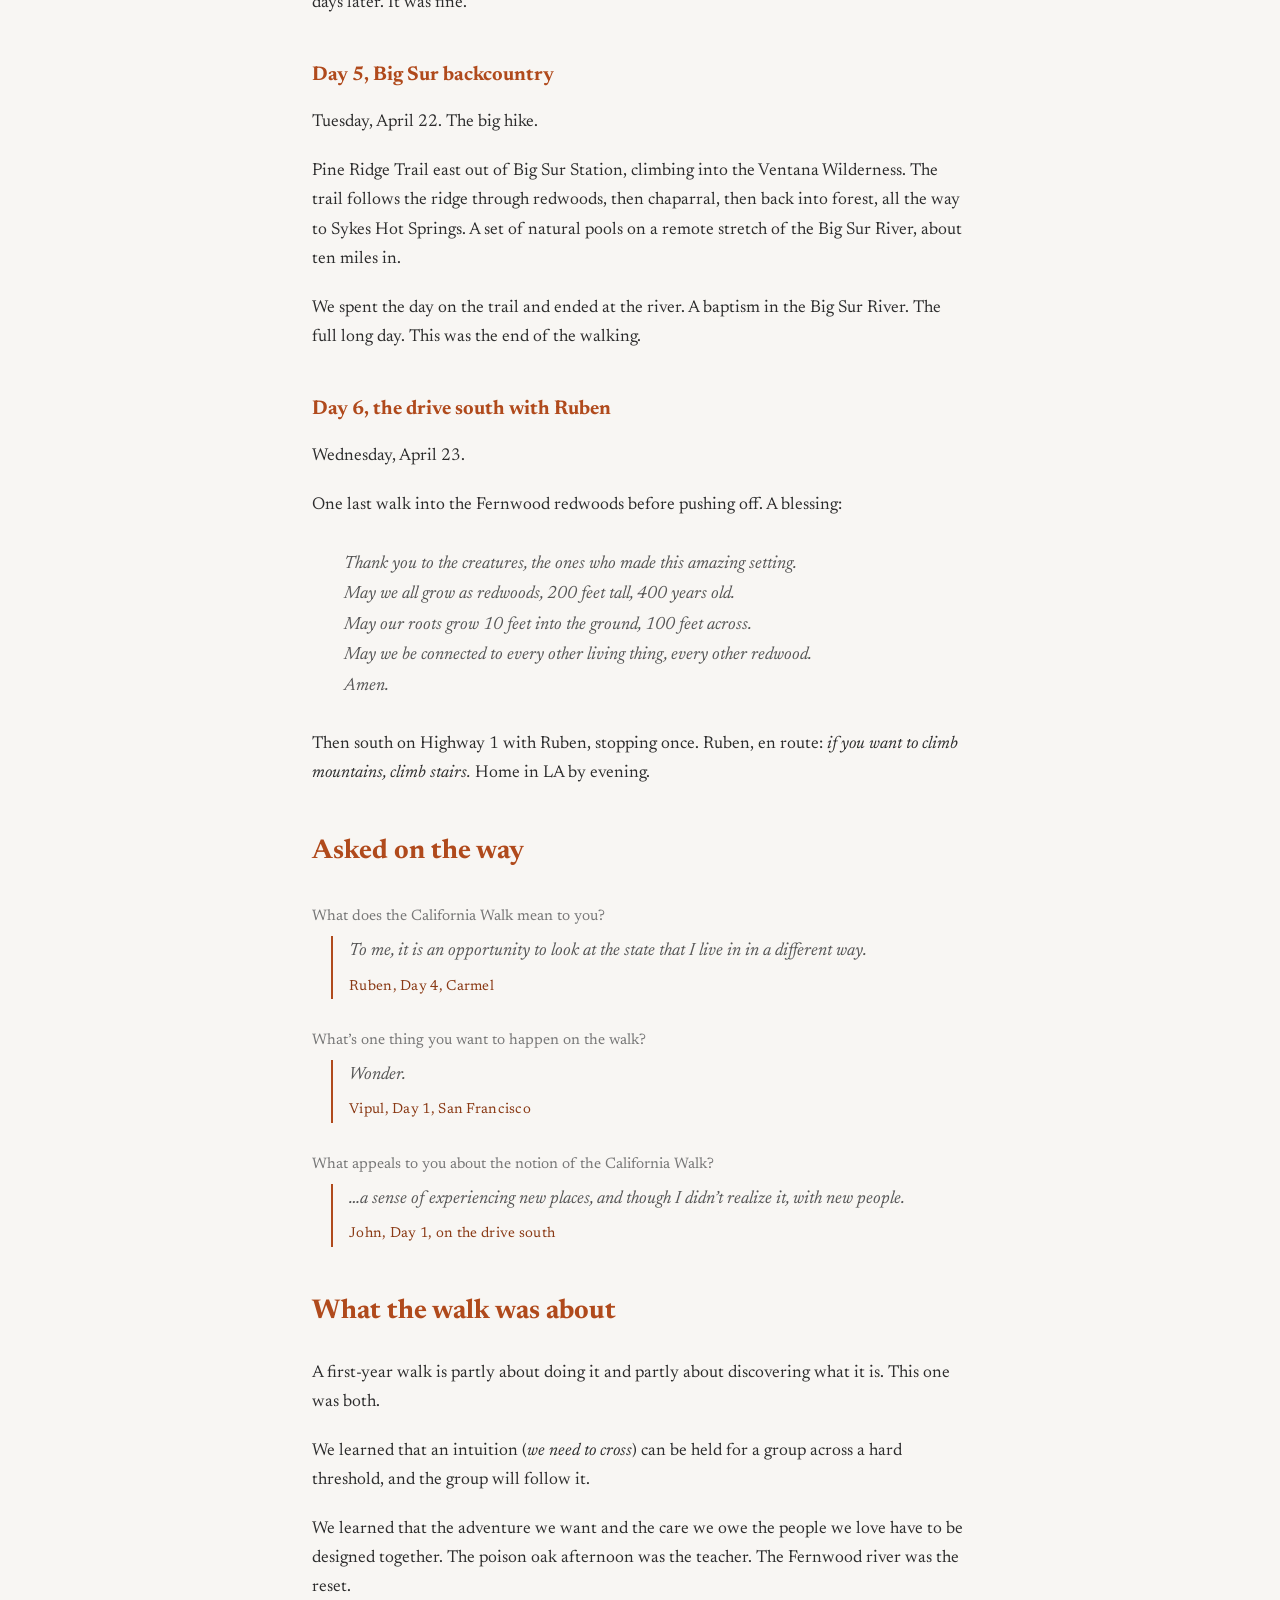
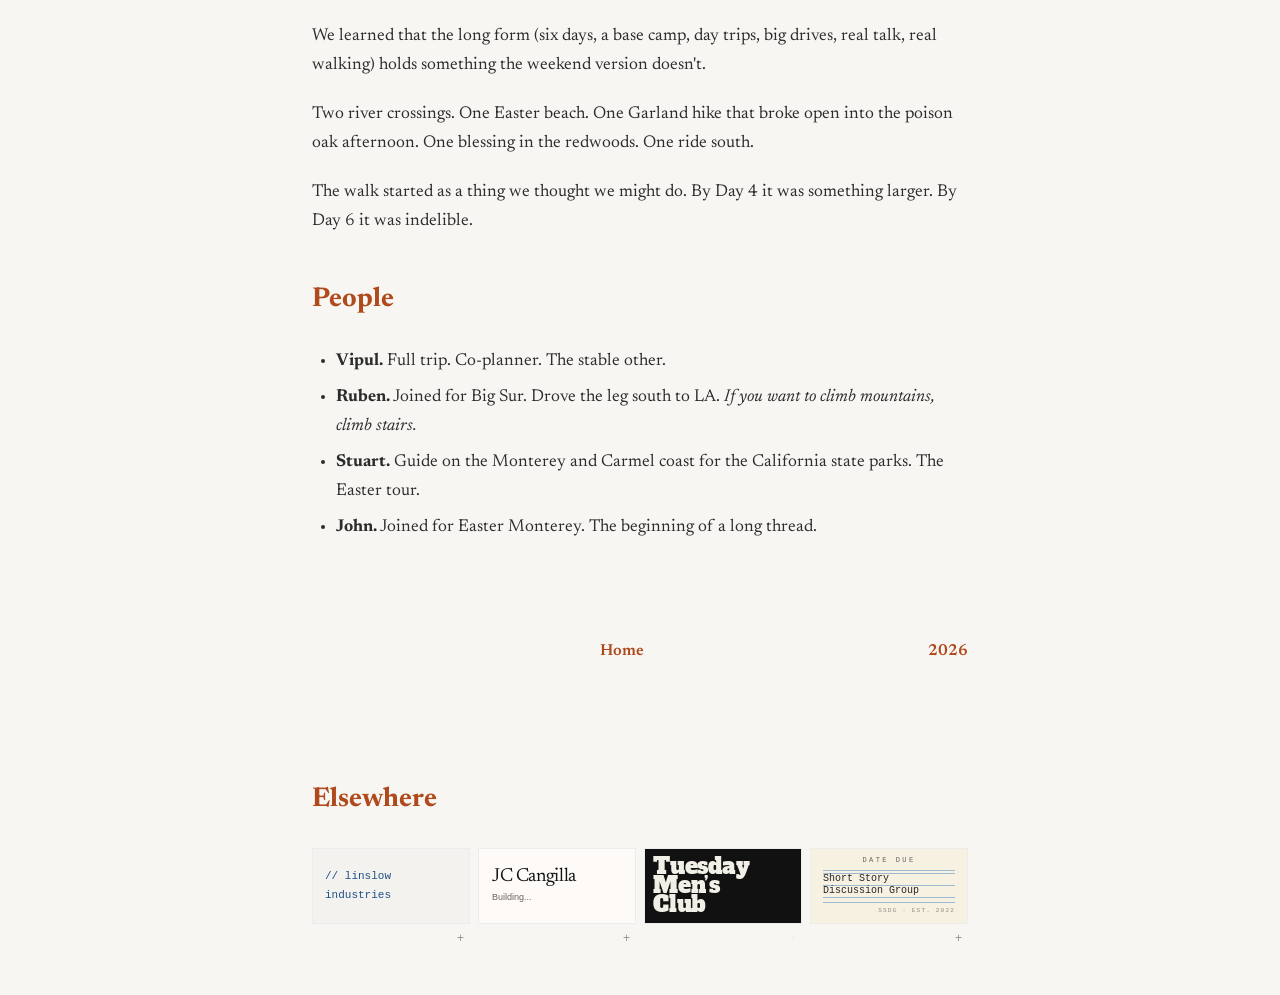
==== commit 78592187: "feat(year-pages): 2026 walk photos; 2025 chorus, three walkers on camera Seven photos JC picked 10/2" ====
--- a/2025/index.html
+++ b/2025/index.html
@@ -122,6 +122,17 @@
         <p>Then south on Highway 1 with Ruben, stopping once. Ruben, en route: <em>if you want to climb mountains, climb stairs.</em> Home in LA by evening.</p>
 
 
+        <h2 class="section-title">Asked on the way</h2>
+        <div class="chorus">
+            <p class="chorus-q">What does the California Walk mean to you?</p>
+            <blockquote>To me, it is an opportunity to look at the state that I live in in a different way.<cite>Ruben, Day 4, Carmel</cite></blockquote>
+            <p class="chorus-q">What&rsquo;s one thing you want to happen on the walk?</p>
+            <blockquote>Wonder.<cite>Vipul, Day 1, San Francisco</cite></blockquote>
+            <p class="chorus-q">What appeals to you about the notion of the California Walk?</p>
+            <blockquote>&hellip;a sense of experiencing new places, and though I didn&rsquo;t realize it, with new people.<cite>John, Day 1, on the drive south</cite></blockquote>
+        </div>
+
+
         <h2 class="section-title">What the walk was about</h2>
         <p>A first-year walk is partly about doing it and partly about discovering what it is. This one was both.</p>
         <p>We learned that an intuition (<em>we need to cross</em>) can be held for a group across a hard threshold, and the group will follow it.</p>
--- a/style.css
+++ b/style.css
@@ -722,3 +722,18 @@
     .band-motion { height: 70vh; }
     .hero { height: 88vh; }
 }
+
+/* ===========================================
+   YEAR PAGES: walk photos and the chorus (t1239, 2026-10-22)
+=========================================== */
+.walk-photo { margin: 2rem 0 2.4rem; }
+.walk-photo img { display: block; width: 100%; height: auto; border-radius: 2px; }
+.walk-photo.pair { display: grid; grid-template-columns: 1fr 1fr; gap: 0.8rem; align-items: start; }
+.walk-photo.wide { margin-left: -6vw; margin-right: -6vw; }
+@media (min-width: 900px) { .walk-photo.wide { margin-left: -120px; margin-right: -120px; } }
+@media (max-width: 600px) { .walk-photo.wide { margin-left: -2rem; margin-right: -2rem; } .walk-photo img { border-radius: 0; } }
+
+.chorus { margin: 1.4rem 0 2.6rem; }
+.chorus .chorus-q { margin: 1.8rem 0 0.4rem; font-size: 0.95rem; color: #777; font-style: normal; }
+.chorus blockquote { margin: 0 0 0 1.2rem; padding-left: 1rem; border-left: 2px solid var(--accent); }
+.chorus blockquote cite { display: block; margin-top: 0.5rem; font-style: normal; font-size: 0.9rem; color: var(--accent-deep); letter-spacing: 0.02em; }
